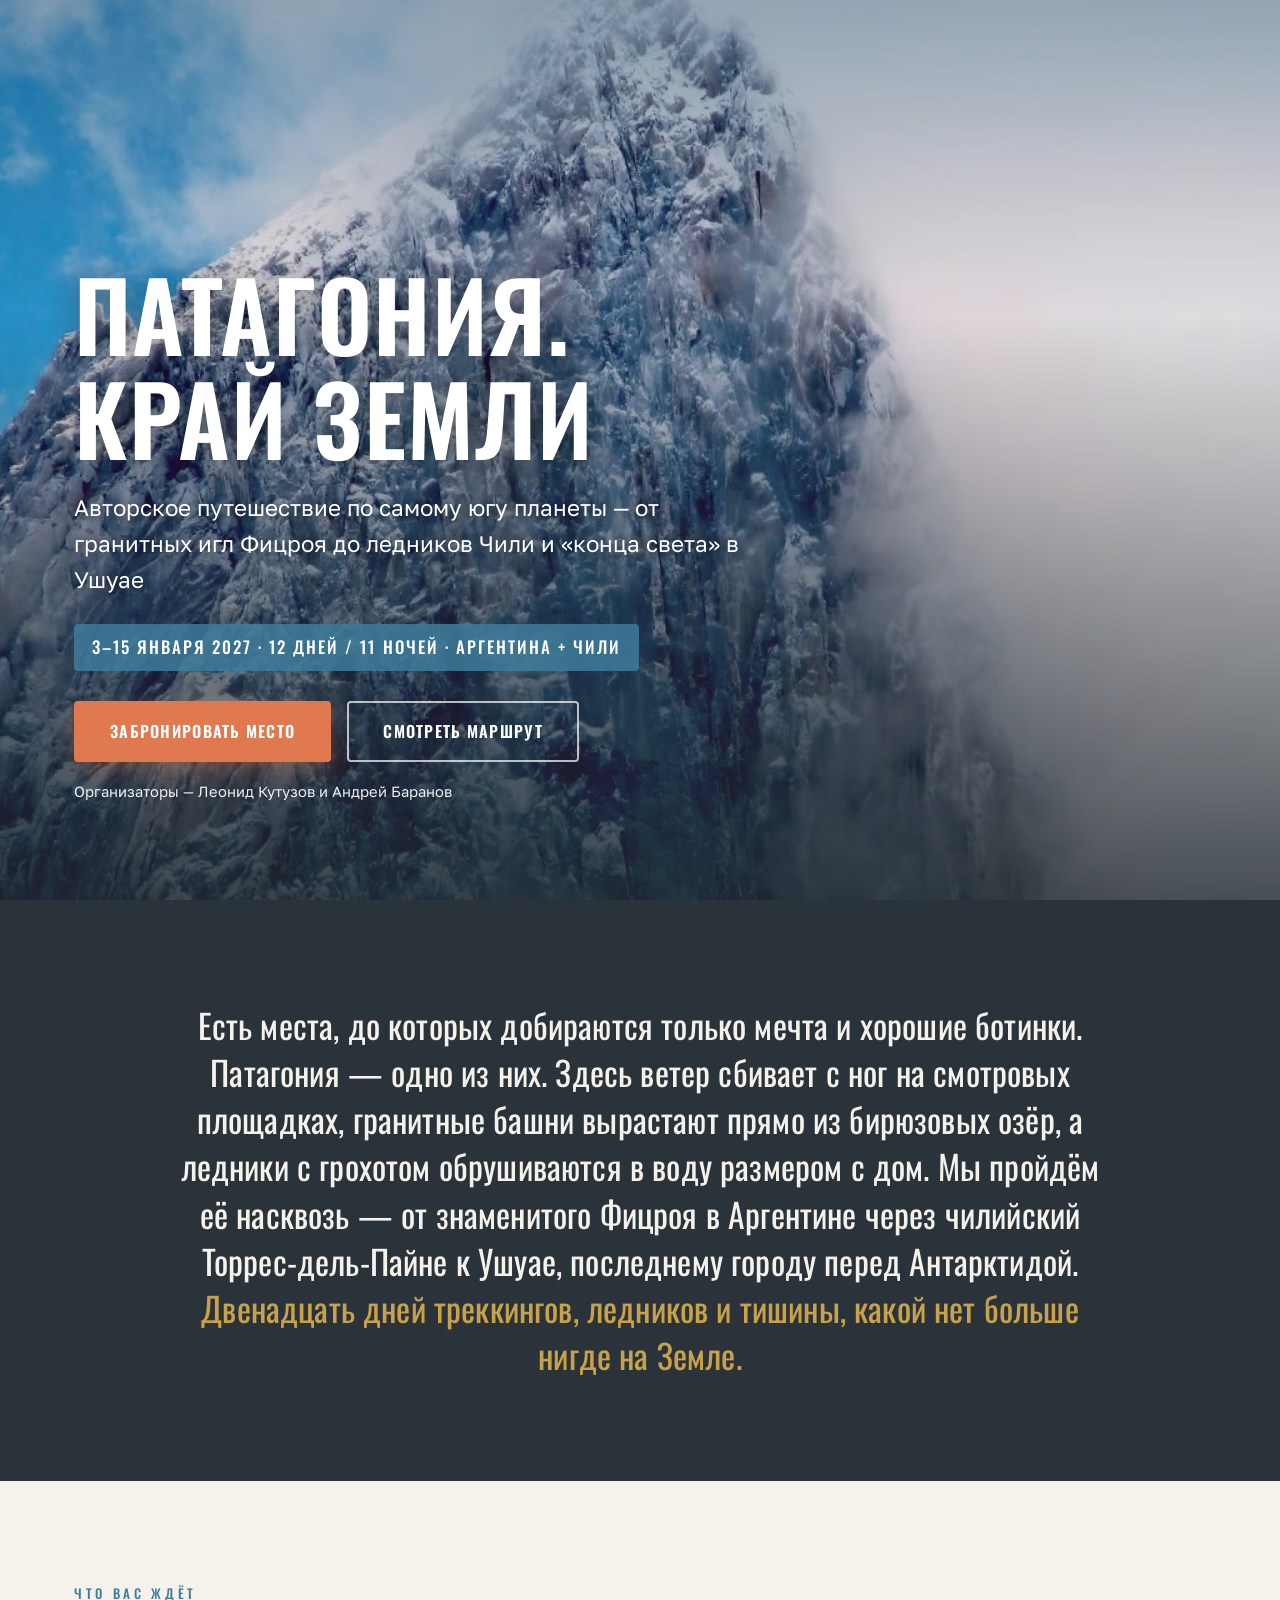
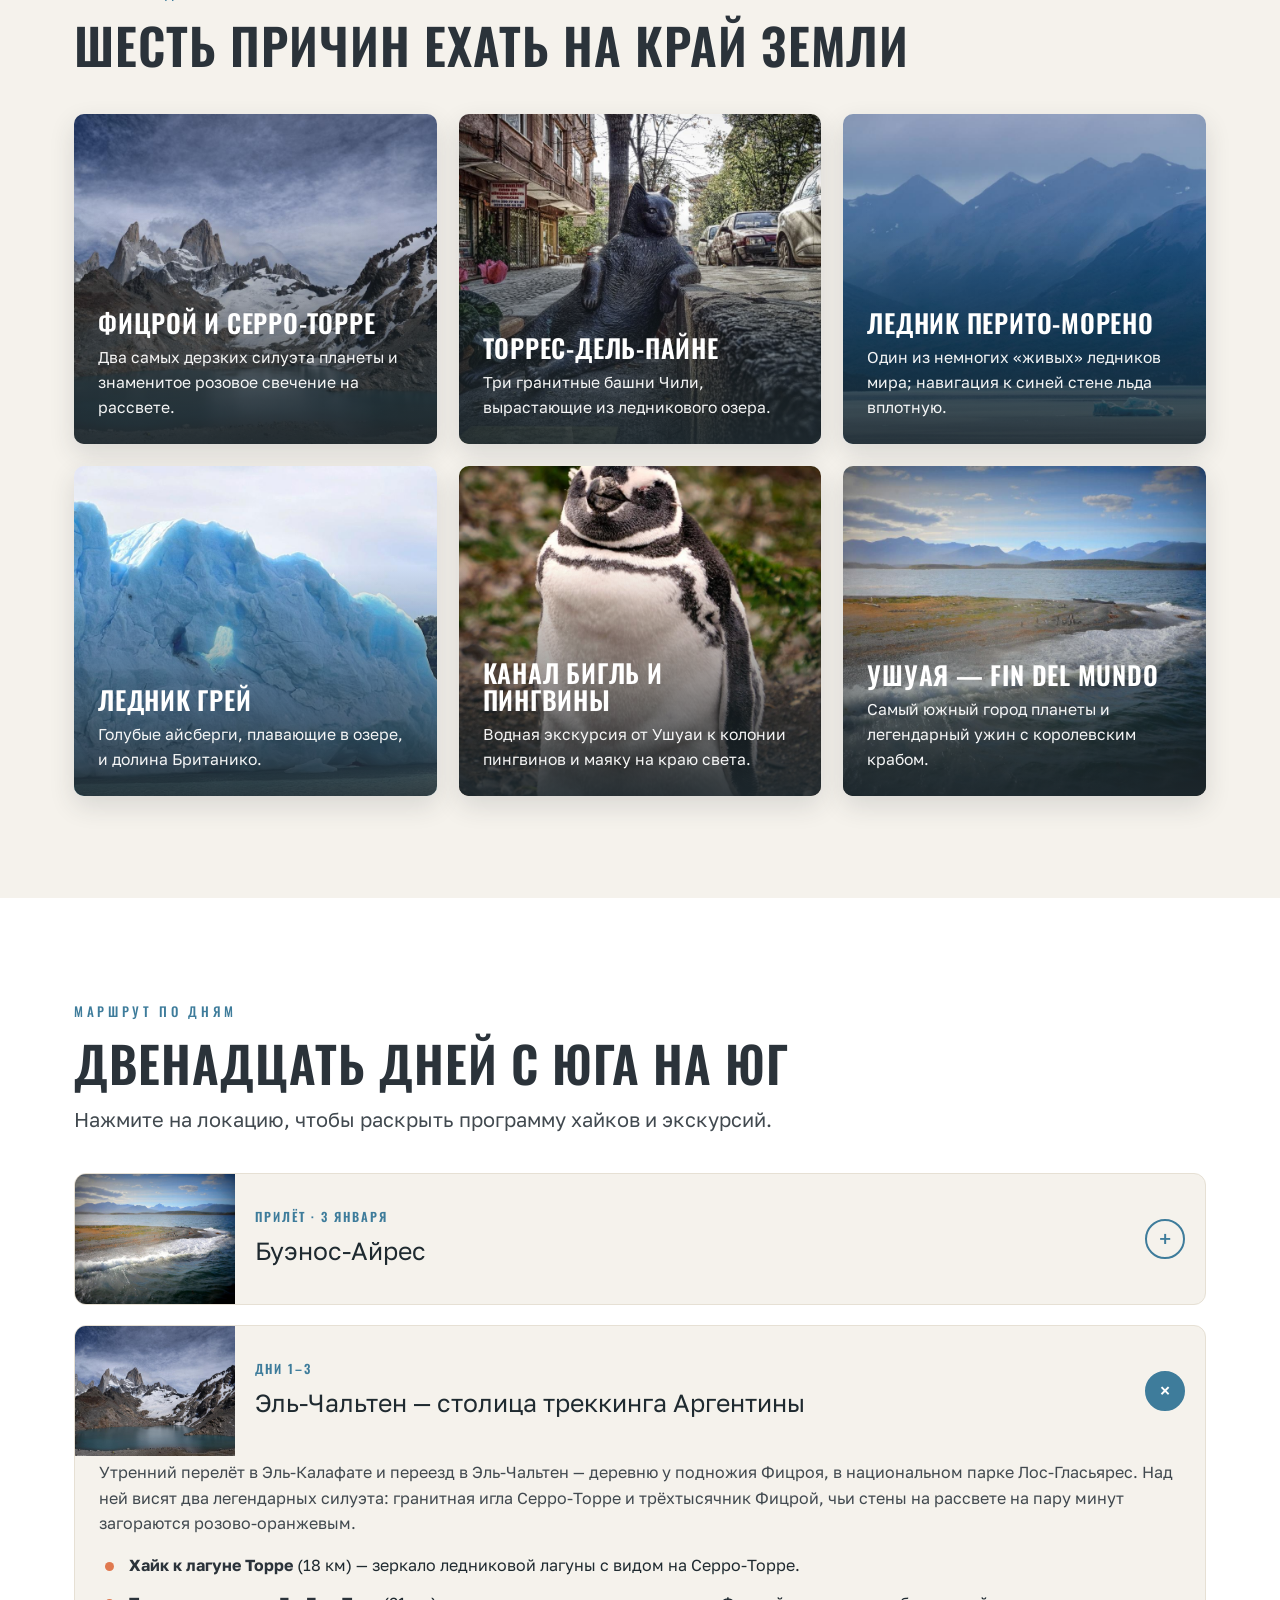
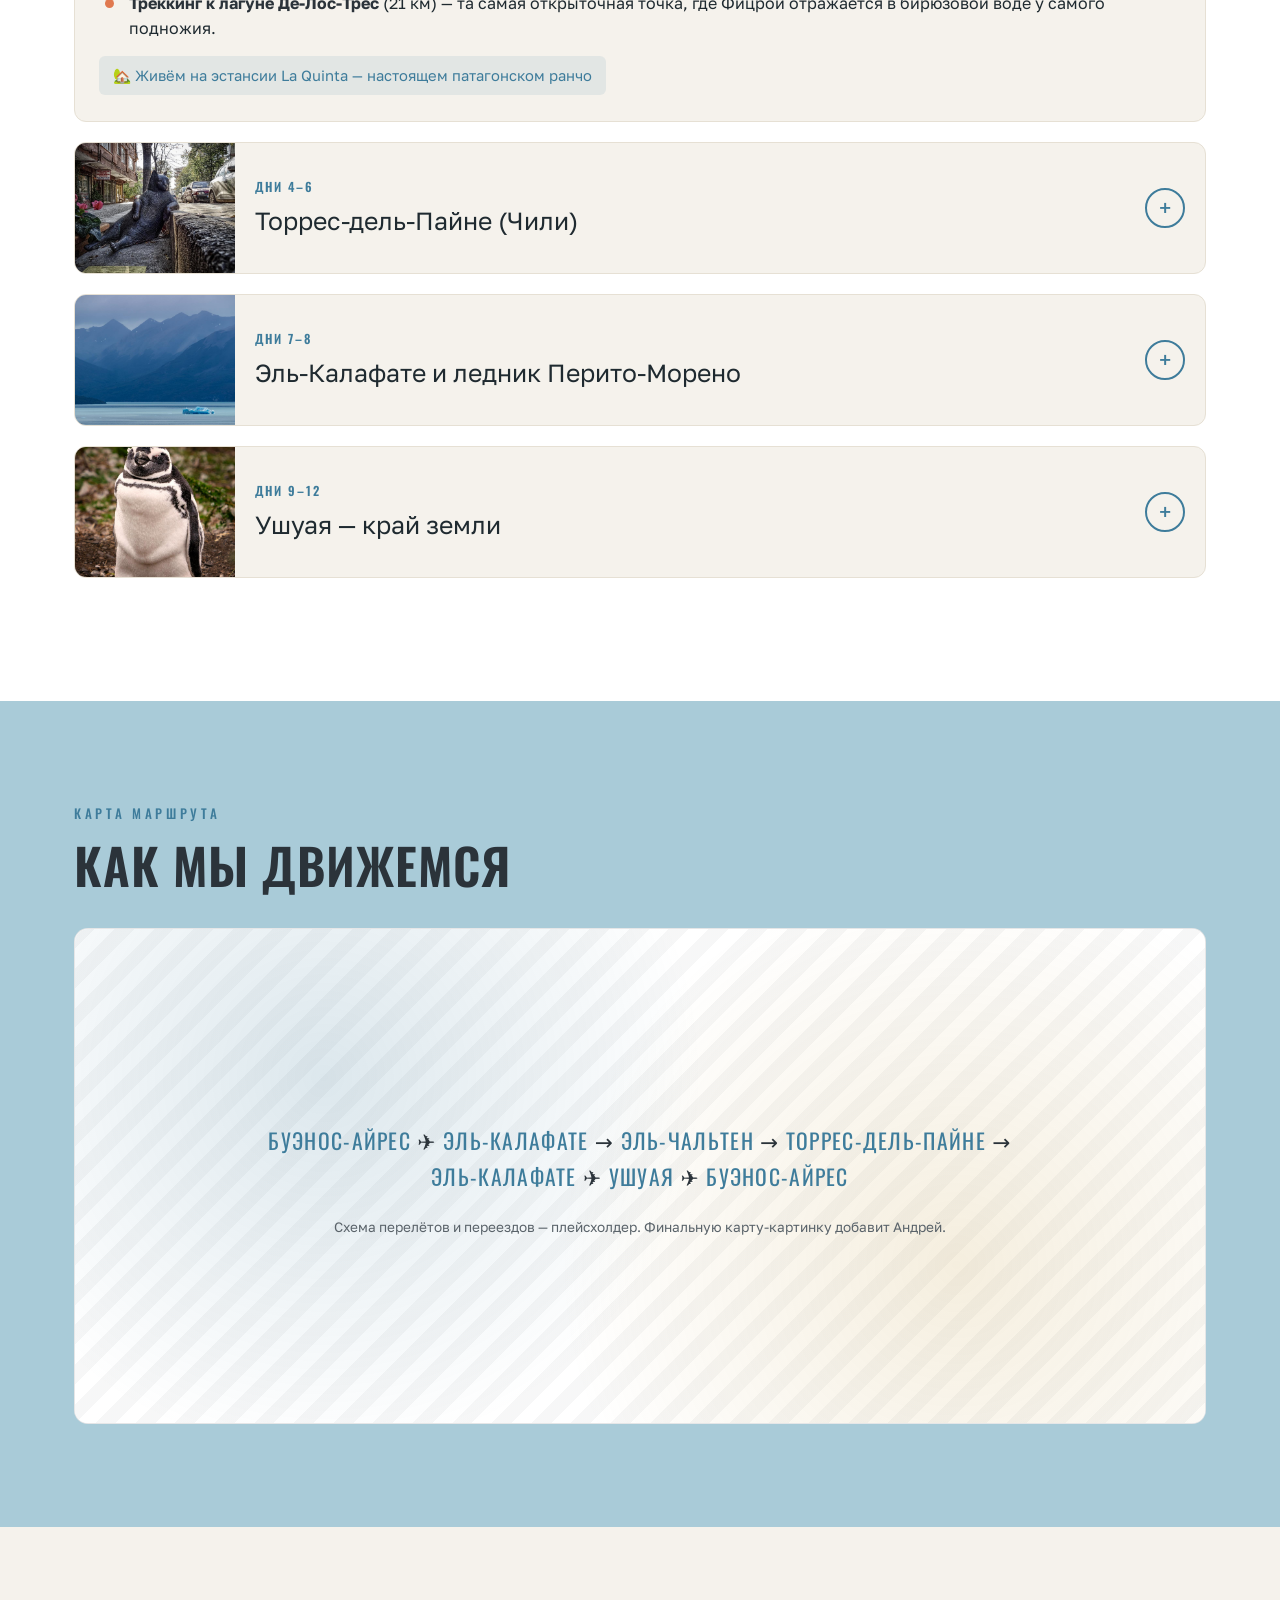
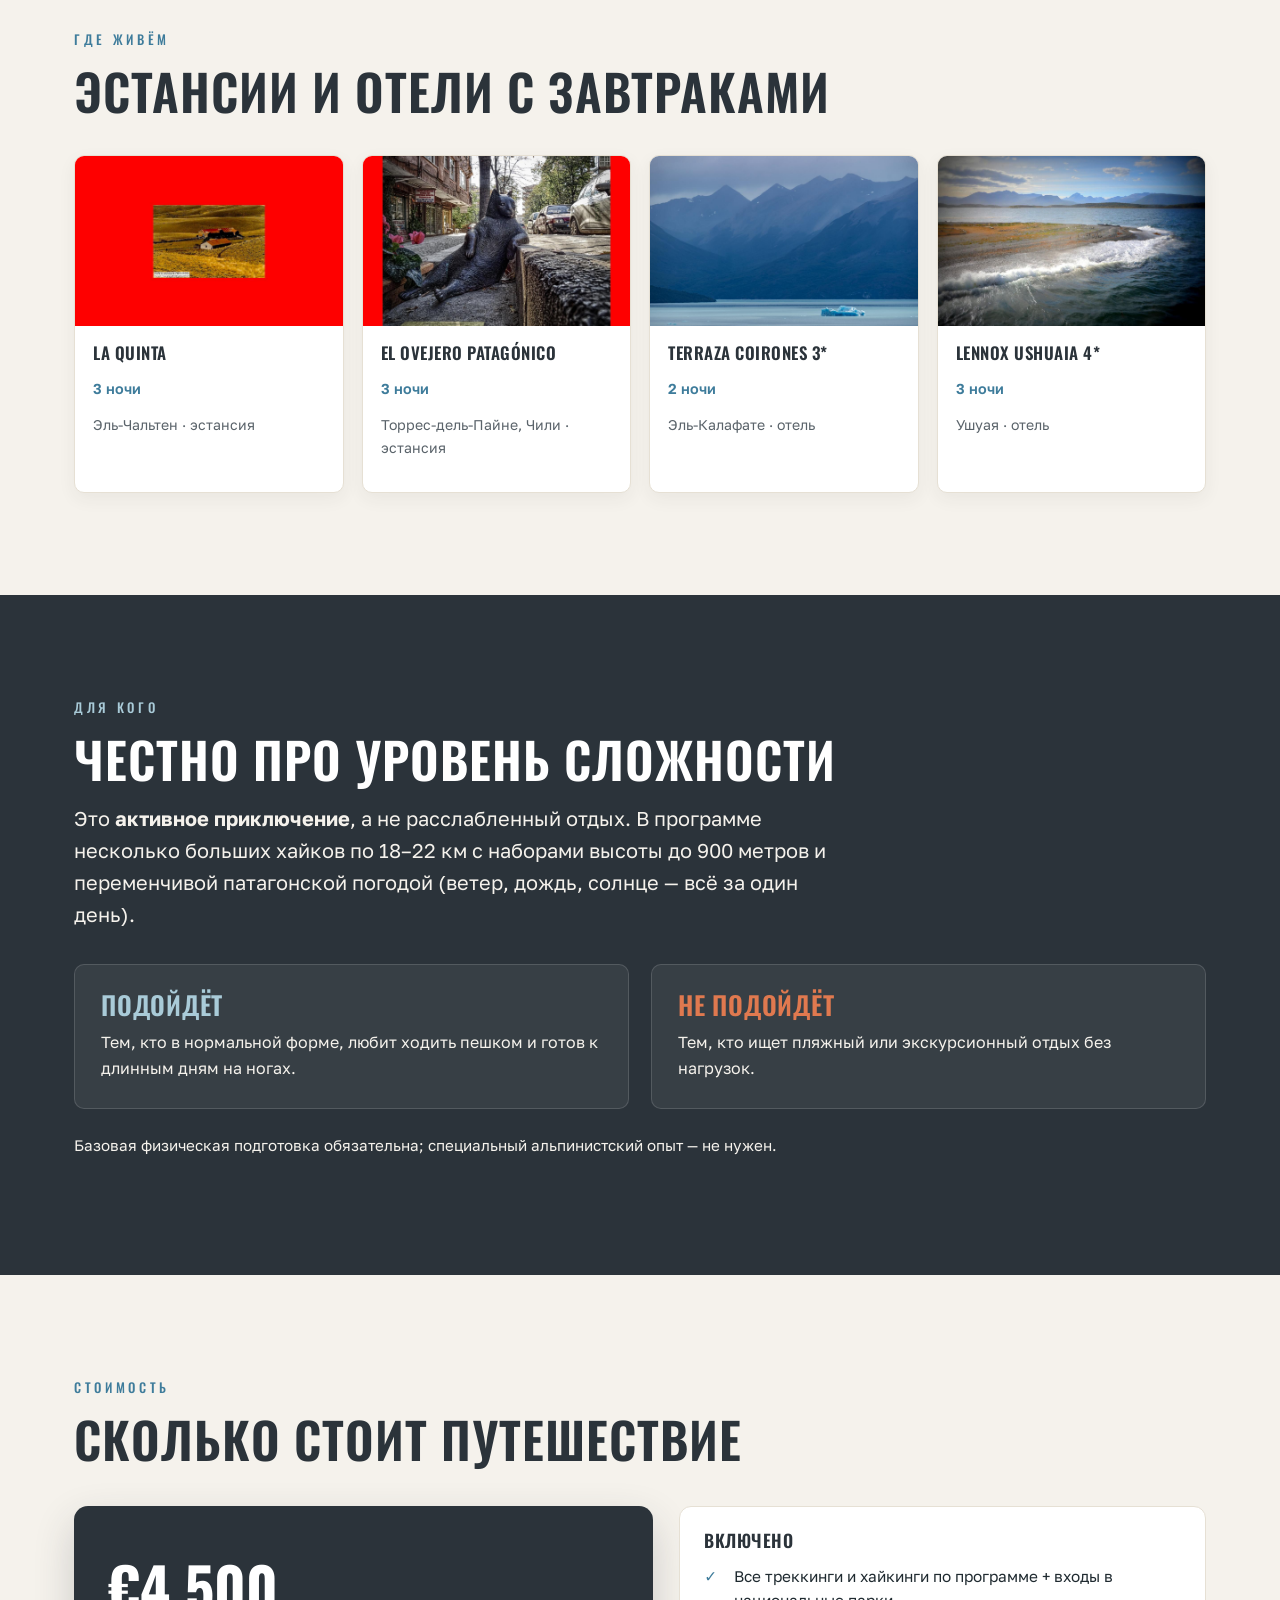
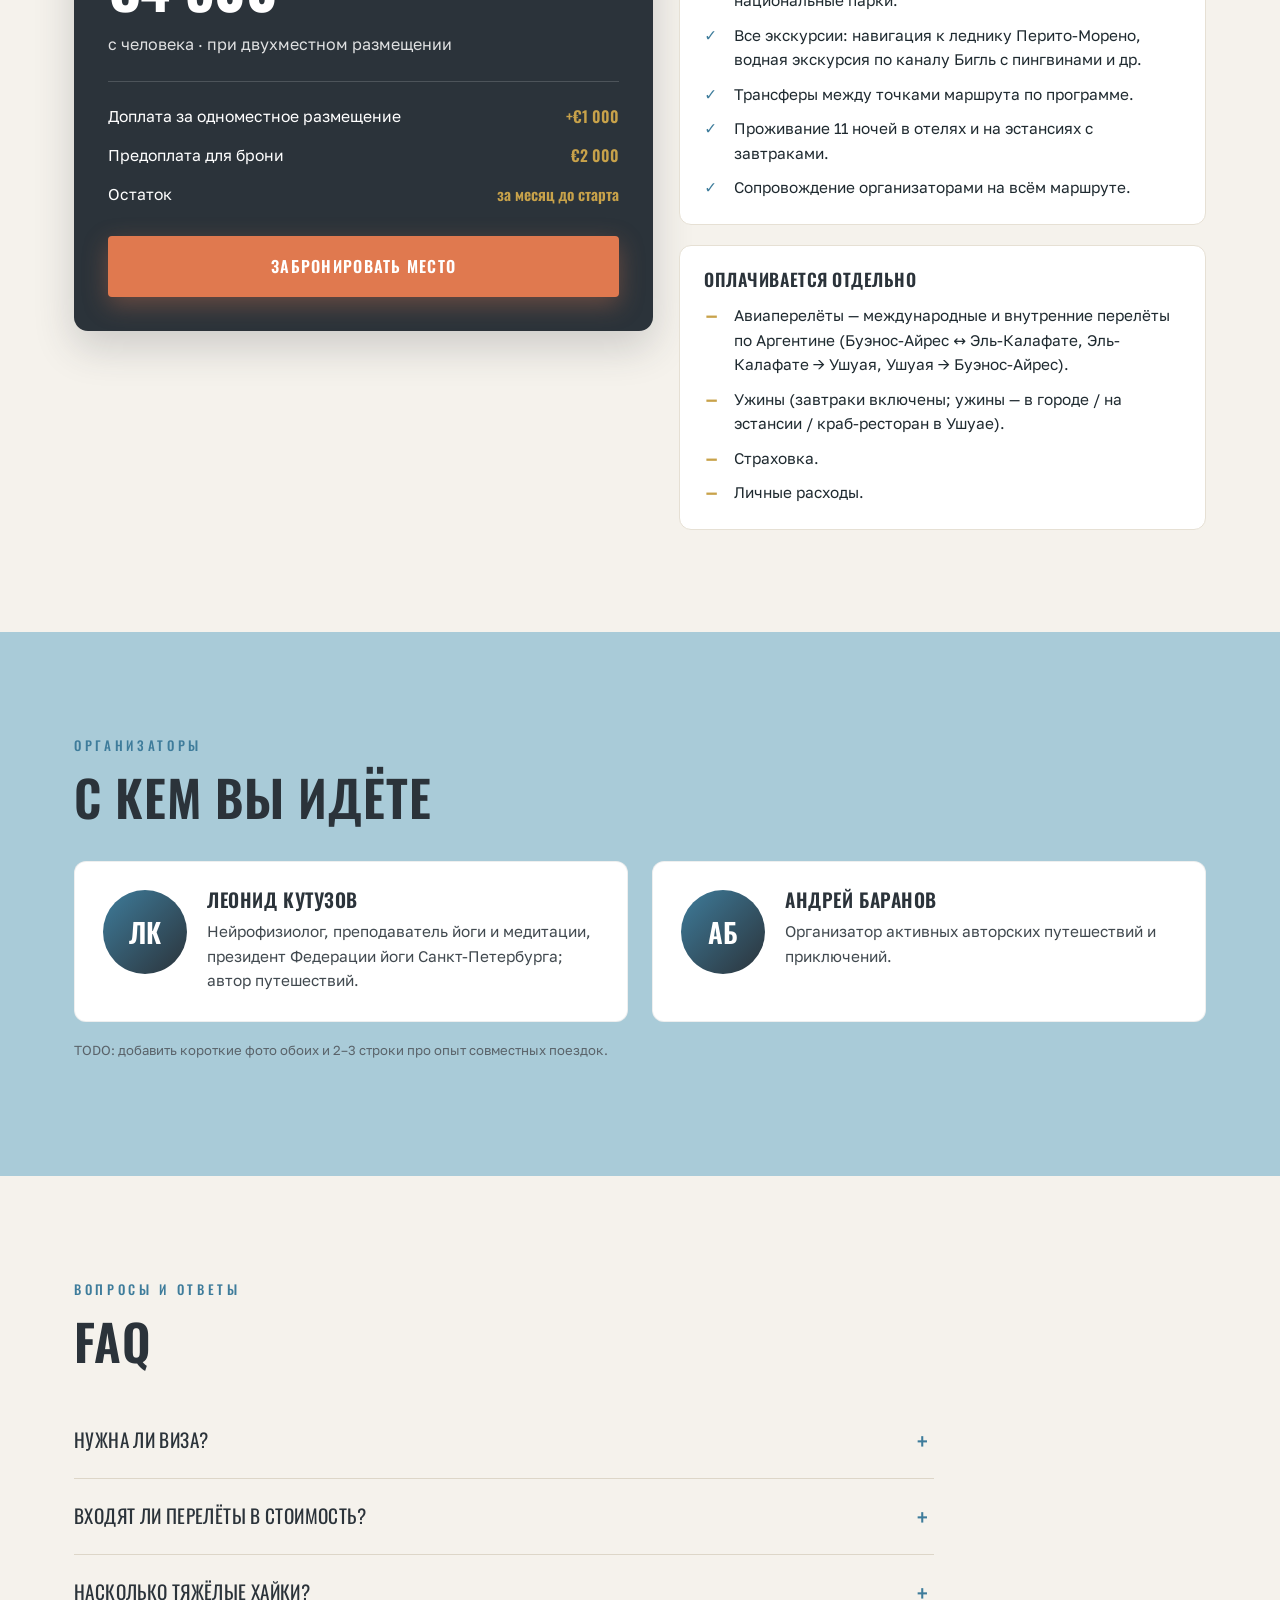
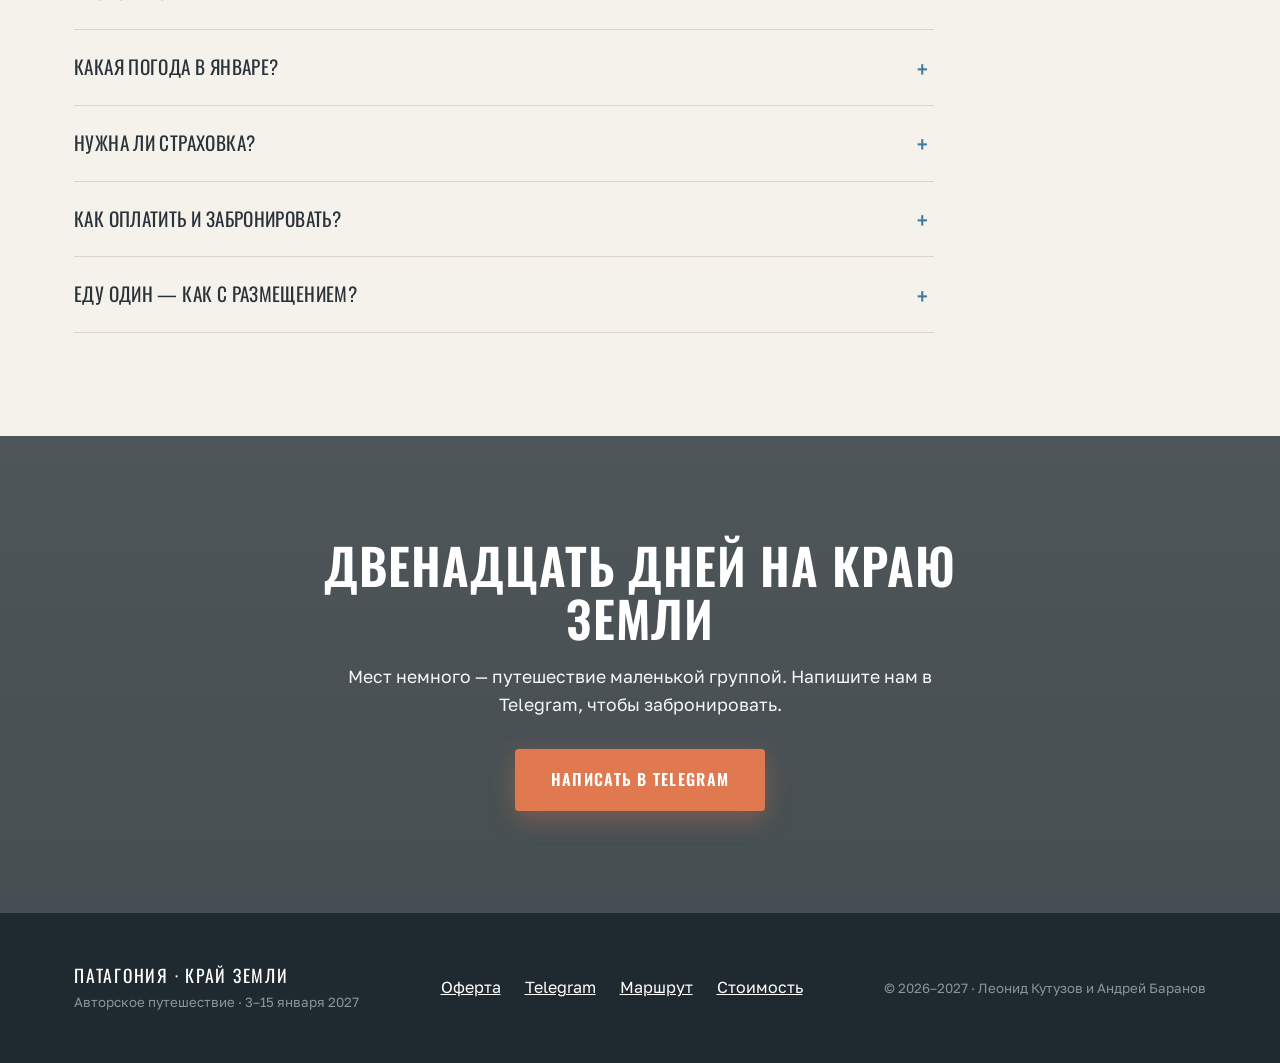
==== patagonia/index.html @ 89c647fc "Add Patagonia "Край земли" travel landing page Self-contained static landing in patagonia/ (index.ht" ====
<!doctype html>
<html lang="ru">
<head>
  <meta charset="utf-8">
  <meta name="viewport" content="width=device-width, initial-scale=1">

  <title>Патагония — авторское путешествие · 3–15 января 2027 · Аргентина и Чили</title>
  <meta name="description" content="12 дней на краю земли: Фицрой, Торрес-дель-Пайне, ледник Перито-Морено, Ушуая. Треккинги, ледники, авторское сопровождение. Январь 2027.">

  <!-- Open Graph -->
  <meta property="og:title" content="Патагония. Край земли — авторское путешествие">
  <meta property="og:description" content="12 дней на краю земли: Фицрой, Торрес-дель-Пайне, ледник Перито-Морено, Ушуая. Треккинги, ледники, авторское сопровождение. Январь 2027.">
  <meta property="og:image" content="img/hero-fitzroy.jpg">
  <meta property="og:type" content="website">
  <meta property="og:locale" content="ru_RU">

  <link rel="preconnect" href="https://fonts.googleapis.com">
  <link rel="preconnect" href="https://fonts.gstatic.com" crossorigin>
  <link href="https://fonts.googleapis.com/css2?family=Oswald:wght@400;500;600;700&family=Golos+Text:wght@400;500;600;700&display=swap" rel="stylesheet">

  <!-- JSON-LD: путешествие + организаторы -->
  <script type="application/ld+json">
  {
    "@context": "https://schema.org",
    "@type": "Event",
    "name": "Патагония. Край земли — авторское путешествие",
    "description": "12 дней на краю земли: Фицрой, Торрес-дель-Пайне, ледник Перито-Морено, Ушуая. Треккинги, ледники, авторское сопровождение.",
    "startDate": "2027-01-03",
    "endDate": "2027-01-15",
    "eventAttendanceMode": "https://schema.org/OfflineEventAttendanceMode",
    "location": {
      "@type": "Place",
      "name": "Патагония (Аргентина и Чили)",
      "address": "Аргентина, Чили"
    },
    "image": "img/hero-fitzroy.jpg",
    "offers": {
      "@type": "Offer",
      "price": "4500",
      "priceCurrency": "EUR",
      "availability": "https://schema.org/InStock"
    },
    "organizer": [
      { "@type": "Person", "name": "Леонид Кутузов" },
      { "@type": "Person", "name": "Андрей Баранов" }
    ]
  }
  </script>

  <!-- Yandex.Metrika counter -->
  <script type="text/javascript">
    (function(m,e,t,r,i,k,a){m[i]=m[i]||function(){(m[i].a=m[i].a||[]).push(arguments)};
    m[i].l=1*new Date();
    for (var j = 0; j < document.scripts.length; j++) {if (document.scripts[j].src === r) { return; }}
    k=e.createElement(t),a=e.getElementsByTagName(t)[0],k.async=1,k.src=r,a.parentNode.insertBefore(k,a)})
    (window, document, "script", "https://mc.yandex.ru/metrika/tag.js", "ym");
    /* TODO: заменить YM_COUNTER_ID на реальный ID счётчика */
    ym('YM_COUNTER_ID', 'init', { clickmap:true, trackLinks:true, accurateTrackBounce:true, webvisor:true });
  </script>
  <noscript><div><img src="https://mc.yandex.ru/watch/YM_COUNTER_ID" style="position:absolute; left:-9999px;" alt="" /></div></noscript>
  <!-- /Yandex.Metrika counter -->

  <style>
    :root{
      --glacier:#3E7C9B;   /* ледниковый синий — основной акцент */
      --ice:#A9CBD8;       /* светлый лёд */
      --granite:#2B333A;   /* гранит / тёмный текст */
      --alpenglow:#E0794F; /* рассветное свечение Фицроя — CTA */
      --steppe:#C8A24A;    /* золотая патагонская степь — второй акцент */
      --snow:#F5F2EC;      /* тёплый светлый фон */
      --ink:#1F2A30;

      --font-head:'Oswald', system-ui, sans-serif;
      --font-body:'Golos Text', system-ui, sans-serif;

      --maxw:1180px;
    }

    *,*::before,*::after{ box-sizing:border-box; }
    html{ scroll-behavior:smooth; }
    body{
      margin:0;
      font-family:var(--font-body);
      color:var(--ink);
      background:var(--snow);
      line-height:1.6;
      -webkit-font-smoothing:antialiased;
      overflow-x:hidden;
    }
    img{ max-width:100%; display:block; }
    a{ color:var(--glacier); }

    h1,h2,h3,h4{
      font-family:var(--font-head);
      font-weight:600;
      line-height:1.08;
      margin:0;
      color:var(--granite);
    }
    h2{
      font-size:clamp(1.9rem,4.4vw,3.1rem);
      text-transform:uppercase;
      letter-spacing:.02em;
    }
    h3{ font-size:clamp(1.25rem,2.4vw,1.6rem); text-transform:uppercase; letter-spacing:.03em; }

    .container{ width:100%; max-width:var(--maxw); margin:0 auto; padding:0 24px; }
    .section{ padding:clamp(56px,8vw,108px) 0; }
    .eyebrow{
      font-family:var(--font-head);
      text-transform:uppercase;
      letter-spacing:.28em;
      font-size:.82rem;
      font-weight:500;
      color:var(--glacier);
      margin:0 0 14px;
    }
    .lead{ font-size:clamp(1.05rem,1.6vw,1.25rem); }

    /* ── Buttons ───────────────────────────── */
    .btn{
      display:inline-flex; align-items:center; gap:10px;
      font-family:var(--font-head);
      text-transform:uppercase; letter-spacing:.08em; font-weight:600;
      font-size:1rem;
      padding:16px 34px;
      border-radius:4px;
      border:2px solid transparent;
      text-decoration:none;
      cursor:pointer;
      transition:transform .18s ease, box-shadow .18s ease, background .18s ease, color .18s ease;
    }
    .btn-primary{
      background:var(--alpenglow);
      color:#fff;
      box-shadow:0 8px 24px rgba(224,121,79,.35);
    }
    .btn-primary:hover{ transform:translateY(-2px); box-shadow:0 12px 30px rgba(224,121,79,.5); background:#d96b3f; }
    .btn-ghost{
      background:transparent;
      color:#fff;
      border-color:rgba(255,255,255,.7);
    }
    .btn-ghost:hover{ background:rgba(255,255,255,.12); border-color:#fff; }

    /* ── Hero ──────────────────────────────── */
    .hero{
      position:relative;
      min-height:100svh;
      display:flex; align-items:flex-end;
      color:#fff;
      background:
        linear-gradient(180deg, rgba(31,42,48,.35) 0%, rgba(31,42,48,.15) 35%, rgba(31,42,48,.82) 100%),
        url('img/hero-fitzroy.jpg') center/cover no-repeat;
    }
    .hero__inner{ padding-bottom:clamp(48px,8vw,96px); padding-top:120px; }
    .hero h1{
      color:#fff;
      font-size:clamp(2.8rem,8vw,6rem);
      text-transform:uppercase;
      letter-spacing:.01em;
      text-shadow:0 2px 30px rgba(0,0,0,.4);
    }
    .hero__sub{
      max-width:680px;
      font-size:clamp(1.05rem,2vw,1.4rem);
      margin:22px 0 26px;
      text-shadow:0 1px 12px rgba(0,0,0,.5);
    }
    .hero__plate{
      display:inline-block;
      font-family:var(--font-head);
      text-transform:uppercase; letter-spacing:.12em;
      font-size:clamp(.85rem,1.6vw,1.05rem);
      font-weight:500;
      background:rgba(62,124,155,.85);
      padding:10px 18px;
      border-radius:4px;
      margin-bottom:30px;
    }
    .hero__cta{ display:flex; flex-wrap:wrap; gap:16px; align-items:center; }
    .hero__org{ font-size:.92rem; opacity:.92; margin:18px 0 0; }

    /* ── Manifesto ─────────────────────────── */
    .manifesto{ background:var(--granite); color:var(--snow); }
    .manifesto p{
      font-family:var(--font-head);
      font-weight:400;
      font-size:clamp(1.3rem,2.8vw,2.1rem);
      line-height:1.4;
      max-width:920px;
      margin:0 auto;
      text-align:center;
      letter-spacing:.005em;
    }
    .manifesto .accent{ color:var(--steppe); }

    /* ── Highlights grid ───────────────────── */
    .grid-highlights{
      display:grid;
      grid-template-columns:repeat(3,1fr);
      gap:22px;
      margin-top:42px;
    }
    .hcard{
      position:relative;
      border-radius:10px;
      overflow:hidden;
      min-height:330px;
      display:flex; align-items:flex-end;
      color:#fff;
      box-shadow:0 10px 26px rgba(43,51,58,.14);
      isolation:isolate;
    }
    .hcard img{
      position:absolute; inset:0; width:100%; height:100%;
      object-fit:cover; z-index:-2;
      transition:transform .6s ease;
    }
    .hcard::after{
      content:""; position:absolute; inset:0; z-index:-1;
      background:linear-gradient(180deg, rgba(31,42,48,0) 30%, rgba(31,42,48,.9) 100%);
    }
    .hcard:hover img{ transform:scale(1.06); }
    .hcard__body{ padding:24px; }
    .hcard h3{ color:#fff; margin-bottom:8px; }
    .hcard p{ margin:0; font-size:.98rem; opacity:.95; }

    /* ── Timeline / route ──────────────────── */
    .route{ background:#fff; }
    .loc{
      border:1px solid #e6e0d4;
      border-radius:12px;
      overflow:hidden;
      margin-bottom:20px;
      background:var(--snow);
    }
    .loc__head{
      display:grid;
      grid-template-columns:160px 1fr auto;
      align-items:center;
      gap:20px;
      width:100%;
      border:0; background:transparent;
      text-align:left;
      cursor:pointer;
      padding:0;
      font-family:inherit;
      color:inherit;
    }
    .loc__photo{ width:160px; height:130px; object-fit:cover; }
    .loc__heading{ padding:14px 0; }
    .loc__days{
      font-family:var(--font-head);
      text-transform:uppercase; letter-spacing:.16em;
      font-size:.78rem; color:var(--glacier); font-weight:600;
      margin-bottom:4px; display:block;
    }
    .loc__title{ font-size:clamp(1.15rem,2.2vw,1.55rem); }
    .loc__toggle{
      width:40px; height:40px; margin-right:20px;
      border-radius:50%;
      border:2px solid var(--glacier);
      color:var(--glacier);
      display:grid; place-items:center;
      font-size:1.4rem; line-height:1;
      transition:transform .25s ease, background .25s ease, color .25s ease;
      flex-shrink:0;
    }
    .loc[open] .loc__toggle{ transform:rotate(45deg); background:var(--glacier); color:#fff; }
    .loc__body{ padding:4px 24px 26px; }
    .loc__intro{ margin:0 0 16px; color:#41494f; }
    .loc__list{ list-style:none; margin:0 0 14px; padding:0; display:grid; gap:12px; }
    .loc__list li{ position:relative; padding-left:30px; }
    .loc__list li::before{
      content:""; position:absolute; left:6px; top:.55em;
      width:9px; height:9px; border-radius:50%;
      background:var(--alpenglow);
    }
    .loc__list strong{ color:var(--granite); }
    .loc__stay{
      display:inline-flex; gap:8px; align-items:center;
      font-size:.92rem; color:var(--glacier);
      background:rgba(62,124,155,.1);
      padding:8px 14px; border-radius:6px;
    }
    /* details marker reset */
    .loc summary{ list-style:none; }
    .loc summary::-webkit-details-marker{ display:none; }

    /* ── Map ───────────────────────────────── */
    .map{ background:var(--ice); }
    .map__frame{
      margin-top:36px;
      border-radius:14px;
      overflow:hidden;
      border:1px solid rgba(43,51,58,.12);
      background:#fff;
    }
    .map__placeholder{
      aspect-ratio:16/7;
      display:grid; place-items:center;
      text-align:center;
      padding:24px;
      background:
        radial-gradient(circle at 22% 30%, rgba(62,124,155,.18), transparent 40%),
        radial-gradient(circle at 78% 68%, rgba(200,162,74,.18), transparent 42%),
        repeating-linear-gradient(135deg, rgba(43,51,58,.04) 0 14px, transparent 14px 28px),
        #fff;
    }
    .map__route-line{
      font-family:var(--font-head);
      text-transform:uppercase; letter-spacing:.06em;
      font-size:clamp(.95rem,2vw,1.35rem);
      color:var(--granite);
      max-width:760px;
      line-height:1.7;
    }
    .map__route-line span{ color:var(--glacier); white-space:nowrap; }
    .map__note{ font-size:.85rem; color:#5a636a; margin-top:16px; }

    /* ── Stay ──────────────────────────────── */
    .stay{ background:var(--snow); }
    .stay__grid{ display:grid; grid-template-columns:repeat(4,1fr); gap:18px; margin-top:38px; }
    .stay__card{
      background:#fff; border-radius:10px; overflow:hidden;
      border:1px solid #e6e0d4;
      box-shadow:0 6px 18px rgba(43,51,58,.06);
    }
    .stay__card img{ height:170px; width:100%; object-fit:cover; }
    .stay__card .pad{ padding:18px; }
    .stay__card h3{ font-size:1.05rem; }
    .stay__nights{ color:var(--glacier); font-weight:600; font-size:.9rem; }
    .stay__place{ font-size:.88rem; color:#5a636a; margin-top:4px; }

    /* ── For whom ──────────────────────────── */
    .level{ background:var(--granite); color:var(--snow); }
    .level h2{ color:#fff; }
    .level__lead{ max-width:760px; font-size:clamp(1.05rem,1.7vw,1.25rem); }
    .level__cols{ display:grid; grid-template-columns:1fr 1fr; gap:22px; margin-top:34px; }
    .level__card{
      background:rgba(255,255,255,.06);
      border:1px solid rgba(255,255,255,.14);
      border-radius:10px; padding:26px;
    }
    .level__card h3{ color:#fff; margin-bottom:12px; }
    .level__card.yes h3{ color:var(--ice); }
    .level__card.no h3{ color:var(--alpenglow); }
    .level__card p{ margin:0; }
    .level__note{ margin-top:24px; font-size:.95rem; opacity:.85; }

    /* ── Price ─────────────────────────────── */
    .price__wrap{ display:grid; grid-template-columns:1.1fr 1fr; gap:26px; margin-top:40px; align-items:start; }
    .price__card{
      background:var(--granite); color:#fff;
      border-radius:14px; padding:34px;
      box-shadow:0 16px 40px rgba(43,51,58,.2);
    }
    .price__big{ font-family:var(--font-head); font-size:clamp(2.6rem,7vw,3.6rem); font-weight:700; color:#fff; }
    .price__per{ opacity:.85; font-size:1rem; }
    .price__rows{ margin:24px 0 28px; display:grid; gap:14px; border-top:1px solid rgba(255,255,255,.16); padding-top:22px; }
    .price__row{ display:flex; justify-content:space-between; gap:16px; font-size:.98rem; }
    .price__row b{ color:var(--steppe); font-family:var(--font-head); font-weight:600; }
    .price__card .btn{ width:100%; justify-content:center; }
    .incl{ display:grid; gap:20px; }
    .incl__block{ background:#fff; border:1px solid #e6e0d4; border-radius:12px; padding:24px; }
    .incl__block h3{ font-size:1.1rem; margin-bottom:14px; }
    .incl__block ul{ list-style:none; margin:0; padding:0; display:grid; gap:10px; }
    .incl__block li{ position:relative; padding-left:30px; font-size:.96rem; }
    .incl__block.yes li::before{ content:"✓"; position:absolute; left:0; color:var(--glacier); font-weight:700; }
    .incl__block.no li::before{ content:"—"; position:absolute; left:2px; color:var(--steppe); font-weight:700; }

    /* ── Organizers ────────────────────────── */
    .org{ background:var(--ice); }
    .org__grid{ display:grid; grid-template-columns:1fr 1fr; gap:24px; margin-top:38px; }
    .org__card{
      background:#fff; border-radius:12px; padding:28px;
      display:flex; gap:20px; align-items:flex-start;
      border:1px solid rgba(43,51,58,.08);
    }
    .org__avatar{
      width:84px; height:84px; flex-shrink:0; border-radius:50%;
      background:linear-gradient(135deg, var(--glacier), var(--granite));
      color:#fff; display:grid; place-items:center;
      font-family:var(--font-head); font-size:1.7rem; font-weight:600;
    }
    .org__card h3{ font-size:1.2rem; margin-bottom:8px; }
    .org__card p{ margin:0; font-size:.96rem; color:#41494f; }
    .org__todo{ margin-top:18px; font-size:.82rem; color:#5a636a; opacity:.8; }

    /* ── FAQ ───────────────────────────────── */
    .faq__list{ margin-top:36px; max-width:860px; }
    .faq__item{ border-bottom:1px solid #ddd6c8; }
    .faq__q{
      width:100%; text-align:left; background:none; border:0; cursor:pointer;
      font-family:var(--font-head); text-transform:uppercase; letter-spacing:.02em;
      font-size:clamp(1rem,2vw,1.2rem); color:var(--granite);
      padding:22px 44px 22px 0; position:relative;
    }
    .faq__q::after{
      content:"+"; position:absolute; right:6px; top:50%; transform:translateY(-50%);
      font-size:1.6rem; color:var(--glacier); transition:transform .25s ease;
    }
    .faq__item[open] .faq__q::after{ transform:translateY(-50%) rotate(45deg); }
    .faq__a{ padding:0 0 22px; color:#41494f; max-width:760px; }
    .faq__item summary{ list-style:none; }
    .faq__item summary::-webkit-details-marker{ display:none; }

    /* ── Final CTA ─────────────────────────── */
    .final{
      position:relative; color:#fff; text-align:center;
      background:
        linear-gradient(180deg, rgba(31,42,48,.78), rgba(31,42,48,.82)),
        url('img/torres-del-paine.jpg') center/cover fixed no-repeat;
    }
    .final h2{ color:#fff; max-width:760px; margin:0 auto 18px; }
    .final p{ max-width:620px; margin:0 auto 30px; font-size:1.1rem; opacity:.95; }

    /* ── Footer ────────────────────────────── */
    .footer{ background:var(--ink); color:#c5cdd2; padding:48px 0; }
    .footer__inner{ display:flex; flex-wrap:wrap; gap:18px 40px; justify-content:space-between; align-items:center; }
    .footer a{ color:#fff; }
    .footer__links{ display:flex; flex-wrap:wrap; gap:8px 24px; }
    .footer small{ color:#8a949b; }

    /* ── Sticky mobile CTA ─────────────────── */
    .sticky{
      position:fixed; left:0; right:0; bottom:0; z-index:40;
      display:none;
      padding:12px 16px calc(12px + env(safe-area-inset-bottom));
      background:rgba(31,42,48,.96);
      box-shadow:0 -6px 20px rgba(0,0,0,.25);
    }
    .sticky .btn{ width:100%; justify-content:center; }

    /* ── Reveal on scroll ──────────────────── */
    .reveal{ opacity:0; transform:translateY(24px); transition:opacity .7s ease, transform .7s ease; }
    .reveal.in{ opacity:1; transform:none; }
    @media (prefers-reduced-motion:reduce){
      html{ scroll-behavior:auto; }
      .reveal{ opacity:1; transform:none; transition:none; }
    }

    /* ── Responsive ────────────────────────── */
    @media (max-width:900px){
      .grid-highlights{ grid-template-columns:repeat(2,1fr); }
      .stay__grid{ grid-template-columns:repeat(2,1fr); }
      .price__wrap{ grid-template-columns:1fr; }
      .level__cols{ grid-template-columns:1fr; }
      .org__grid{ grid-template-columns:1fr; }
      .final{ background-attachment:scroll; }
    }
    @media (max-width:620px){
      .grid-highlights{ grid-template-columns:1fr; }
      .stay__grid{ grid-template-columns:1fr; }
      .loc__head{ grid-template-columns:96px 1fr auto; gap:14px; }
      .loc__photo{ width:96px; height:96px; }
      .loc__toggle{ margin-right:14px; width:34px; height:34px; font-size:1.2rem; }
      .loc__body{ padding-left:16px; padding-right:16px; }
      .hero{ background-attachment:scroll; }
      .sticky{ display:block; }
      body{ padding-bottom:74px; }
    }
  </style>
</head>
<body>

  <!-- ═══ HERO ═══ -->
  <header class="hero">
    <div class="container hero__inner reveal">
      <h1>Патагония.<br>Край земли</h1>
      <p class="hero__sub">Авторское путешествие по самому югу планеты — от гранитных игл Фицроя до ледников Чили и «конца света» в Ушуае</p>
      <div class="hero__plate">3–15 января 2027 · 12 дней / 11 ночей · Аргентина + Чили</div>
      <div class="hero__cta">
        <a class="btn btn-primary" href="https://t.me/USERNAME" target="_blank" rel="noopener" data-tg>Забронировать место</a>
        <a class="btn btn-ghost" href="#route">Смотреть маршрут</a>
      </div>
      <p class="hero__org">Организаторы — Леонид Кутузов и Андрей Баранов</p>
    </div>
  </header>

  <!-- ═══ МАНИФЕСТ ═══ -->
  <section class="section manifesto">
    <div class="container reveal">
      <p>Есть места, до которых добираются только мечта и хорошие ботинки. Патагония — одно из них. Здесь ветер сбивает с ног на смотровых площадках, гранитные башни вырастают прямо из бирюзовых озёр, а ледники с грохотом обрушиваются в воду размером с дом. Мы пройдём её насквозь — от знаменитого Фицроя в Аргентине через чилийский Торрес-дель-Пайне к Ушуае, последнему городу перед Антарктидой. <span class="accent">Двенадцать дней треккингов, ледников и тишины, какой нет больше нигде на Земле.</span></p>
    </div>
  </section>

  <!-- ═══ ЧТО ВАС ЖДЁТ ═══ -->
  <section class="section" id="highlights">
    <div class="container">
      <div class="reveal">
        <p class="eyebrow">Что вас ждёт</p>
        <h2>Шесть причин ехать на край земли</h2>
      </div>
      <div class="grid-highlights">
        <article class="hcard reveal">
          <img src="img/laguna-de-los-tres.jpg" alt="Гранитные иглы Фицроя и Серро-Торре на рассвете">
          <div class="hcard__body"><h3>Фицрой и Серро-Торре</h3><p>Два самых дерзких силуэта планеты и знаменитое розовое свечение на рассвете.</p></div>
        </article>
        <article class="hcard reveal">
          <img src="img/torres-del-paine.jpg" alt="Три гранитные башни Торрес-дель-Пайне над озером">
          <div class="hcard__body"><h3>Торрес-дель-Пайне</h3><p>Три гранитные башни Чили, вырастающие из ледникового озера.</p></div>
        </article>
        <article class="hcard reveal">
          <img src="img/perito-moreno.jpg" alt="Синяя стена ледника Перито-Морено">
          <div class="hcard__body"><h3>Ледник Перито-Морено</h3><p>Один из немногих «живых» ледников мира; навигация к синей стене льда вплотную.</p></div>
        </article>
        <article class="hcard reveal">
          <img src="img/grey-glacier.jpg" alt="Голубые айсберги ледника Грей">
          <div class="hcard__body"><h3>Ледник Грей</h3><p>Голубые айсберги, плавающие в озере, и долина Британико.</p></div>
        </article>
        <article class="hcard reveal">
          <img src="img/beagle-penguins.jpg" alt="Пингвины на берегу канала Бигль">
          <div class="hcard__body"><h3>Канал Бигль и пингвины</h3><p>Водная экскурсия от Ушуаи к колонии пингвинов и маяку на краю света.</p></div>
        </article>
        <article class="hcard reveal">
          <img src="img/ushuaia-fin-del-mundo.jpg" alt="Ушуая — самый южный город планеты">
          <div class="hcard__body"><h3>Ушуая — Fin del Mundo</h3><p>Самый южный город планеты и легендарный ужин с королевским крабом.</p></div>
        </article>
      </div>
    </div>
  </section>

  <!-- ═══ МАРШРУТ ПО ДНЯМ ═══ -->
  <section class="section route" id="route">
    <div class="container">
      <div class="reveal">
        <p class="eyebrow">Маршрут по дням</p>
        <h2>Двенадцать дней с юга на юг</h2>
        <p class="lead" style="max-width:760px;margin-top:14px;color:#41494f;">Нажмите на локацию, чтобы раскрыть программу хайков и экскурсий.</p>
      </div>

      <div style="margin-top:38px;">

        <details class="loc reveal">
          <summary class="loc__head">
            <img class="loc__photo" src="img/ushuaia-fin-del-mundo.jpg" alt="Буэнос-Айрес — прилёт">
            <span class="loc__heading">
              <span class="loc__days">Прилёт · 3 января</span>
              <span class="loc__title loc__title--h">Буэнос-Айрес</span>
            </span>
            <span class="loc__toggle" aria-hidden="true">+</span>
          </summary>
          <div class="loc__body">
            <p class="loc__intro">Приземление в Эзейзе (EZE) вечером. Ночь в городе / зале ожидания перед утренним перелётом на юг.</p>
          </div>
        </details>

        <details class="loc reveal" open>
          <summary class="loc__head">
            <img class="loc__photo" src="img/laguna-de-los-tres.jpg" alt="Эль-Чальтен и Фицрой">
            <span class="loc__heading">
              <span class="loc__days">Дни 1–3</span>
              <span class="loc__title">Эль-Чальтен — столица треккинга Аргентины</span>
            </span>
            <span class="loc__toggle" aria-hidden="true">+</span>
          </summary>
          <div class="loc__body">
            <p class="loc__intro">Утренний перелёт в Эль-Калафате и переезд в Эль-Чальтен — деревню у подножия Фицроя, в национальном парке Лос-Гласьярес. Над ней висят два легендарных силуэта: гранитная игла Серро-Торре и трёхтысячник Фицрой, чьи стены на рассвете на пару минут загораются розово-оранжевым.</p>
            <ul class="loc__list">
              <li><strong>Хайк к лагуне Торре</strong> (18 км) — зеркало ледниковой лагуны с видом на Серро-Торре.</li>
              <li><strong>Треккинг к лагуне Де-Лос-Трес</strong> (21 км) — та самая открыточная точка, где Фицрой отражается в бирюзовой воде у самого подножия.</li>
            </ul>
            <span class="loc__stay">🏡 Живём на эстансии La Quinta — настоящем патагонском ранчо</span>
          </div>
        </details>

        <details class="loc reveal">
          <summary class="loc__head">
            <img class="loc__photo" src="img/torres-del-paine.jpg" alt="Торрес-дель-Пайне в Чили">
            <span class="loc__heading">
              <span class="loc__days">Дни 4–6</span>
              <span class="loc__title">Торрес-дель-Пайне (Чили)</span>
            </span>
            <span class="loc__toggle" aria-hidden="true">+</span>
          </summary>
          <div class="loc__body">
            <p class="loc__intro">Переезжаем через границу в Чили, в один из самых знаменитых нацпарков мира.</p>
            <ul class="loc__list">
              <li><strong>Хайк к подножию Las Torres</strong> (18–22 км, ~900 м набора) — к трём вертикальным башням над бирюзовым озером.</li>
              <li><strong>Паром + треккинг к Mirador Británico и леднику Грей</strong> — голубые айсберги в озере и панорама долины.</li>
            </ul>
            <span class="loc__stay">🏡 Живём у входа в парк, на эстансии El Ovejero Patagónico</span>
          </div>
        </details>

        <details class="loc reveal">
          <summary class="loc__head">
            <img class="loc__photo" src="img/perito-moreno.jpg" alt="Ледник Перито-Морено">
            <span class="loc__heading">
              <span class="loc__days">Дни 7–8</span>
              <span class="loc__title">Эль-Калафате и ледник Перито-Морено</span>
            </span>
            <span class="loc__toggle" aria-hidden="true">+</span>
          </summary>
          <div class="loc__body">
            <ul class="loc__list">
              <li><strong>Экскурсия и навигация к Перито-Морено</strong> — 70 метров льда, обрывающихся в озеро. Время от времени с грохотом, как выстрел, в воду падают глыбы размером с дом. Лодка подведёт нас к синей стене вплотную.</li>
            </ul>
            <span class="loc__stay">🏨 Отель Terraza Coirones 3*</span>
          </div>
        </details>

        <details class="loc reveal">
          <summary class="loc__head">
            <img class="loc__photo" src="img/beagle-penguins.jpg" alt="Ушуая и канал Бигль">
            <span class="loc__heading">
              <span class="loc__days">Дни 9–12</span>
              <span class="loc__title">Ушуая — край земли</span>
            </span>
            <span class="loc__toggle" aria-hidden="true">+</span>
          </summary>
          <div class="loc__body">
            <p class="loc__intro">Перелёт в Ушуаю — самый южный город планеты, дальше только Антарктида. Отсюда уходили экспедиции к полюсу.</p>
            <ul class="loc__list">
              <li><strong>Водная экскурсия по каналу Бигль</strong> — к колонии пингвинов и маяку на краю света.</li>
              <li><strong>Хайк к леднику Охо-дель-Альбино</strong> мимо горы Пять Братьев (9 км, ~800 м набора).</li>
              <li><strong>Ужин с патагонским королевским крабом</strong> (king crab), которого ловят прямо в проливе.</li>
            </ul>
            <span class="loc__stay">🏨 Отель Lennox Ushuaia 4* · 15 января — перелёт обратно в Буэнос-Айрес</span>
          </div>
        </details>

      </div>
    </div>
  </section>

  <!-- ═══ КАРТА МАРШРУТА ═══ -->
  <section class="section map" id="map">
    <div class="container">
      <div class="reveal">
        <p class="eyebrow">Карта маршрута</p>
        <h2>Как мы движемся</h2>
      </div>
      <div class="map__frame reveal">
        <div class="map__placeholder">
          <div>
            <p class="map__route-line">
              <span>Буэнос-Айрес</span> ✈ <span>Эль-Калафате</span> → <span>Эль-Чальтен</span> → <span>Торрес-дель-Пайне</span> → <span>Эль-Калафате</span> ✈ <span>Ушуая</span> ✈ <span>Буэнос-Айрес</span>
            </p>
            <p class="map__note">Схема перелётов и переездов — плейсхолдер. Финальную карту-картинку добавит Андрей.</p>
          </div>
        </div>
      </div>
    </div>
  </section>

  <!-- ═══ ГДЕ ЖИВЁМ ═══ -->
  <section class="section stay" id="stay">
    <div class="container">
      <div class="reveal">
        <p class="eyebrow">Где живём</p>
        <h2>Эстансии и отели с завтраками</h2>
      </div>
      <div class="stay__grid">
        <article class="stay__card reveal">
          <img src="img/estancia.jpg" alt="Эстансия La Quinta">
          <div class="pad"><h3>La Quinta</h3><p class="stay__nights">3 ночи</p><p class="stay__place">Эль-Чальтен · эстансия</p></div>
        </article>
        <article class="stay__card reveal">
          <img src="img/torres-del-paine.jpg" alt="Эстансия El Ovejero Patagónico">
          <div class="pad"><h3>El Ovejero Patagónico</h3><p class="stay__nights">3 ночи</p><p class="stay__place">Торрес-дель-Пайне, Чили · эстансия</p></div>
        </article>
        <article class="stay__card reveal">
          <img src="img/perito-moreno.jpg" alt="Отель Terraza Coirones">
          <div class="pad"><h3>Terraza Coirones 3*</h3><p class="stay__nights">2 ночи</p><p class="stay__place">Эль-Калафате · отель</p></div>
        </article>
        <article class="stay__card reveal">
          <img src="img/ushuaia-fin-del-mundo.jpg" alt="Отель Lennox Ushuaia">
          <div class="pad"><h3>Lennox Ushuaia 4*</h3><p class="stay__nights">3 ночи</p><p class="stay__place">Ушуая · отель</p></div>
        </article>
      </div>
    </div>
  </section>

  <!-- ═══ ДЛЯ КОГО / УРОВЕНЬ ═══ -->
  <section class="section level" id="level">
    <div class="container">
      <div class="reveal">
        <p class="eyebrow" style="color:var(--ice)">Для кого</p>
        <h2>Честно про уровень сложности</h2>
        <p class="level__lead" style="margin-top:16px;">Это <strong>активное приключение</strong>, а не расслабленный отдых. В программе несколько больших хайков по 18–22 км с наборами высоты до 900 метров и переменчивой патагонской погодой (ветер, дождь, солнце — всё за один день).</p>
      </div>
      <div class="level__cols">
        <div class="level__card yes reveal">
          <h3>Подойдёт</h3>
          <p>Тем, кто в нормальной форме, любит ходить пешком и готов к длинным дням на ногах.</p>
        </div>
        <div class="level__card no reveal">
          <h3>Не подойдёт</h3>
          <p>Тем, кто ищет пляжный или экскурсионный отдых без нагрузок.</p>
        </div>
      </div>
      <p class="level__note reveal">Базовая физическая подготовка обязательна; специальный альпинистский опыт — не нужен.</p>
    </div>
  </section>

  <!-- ═══ СТОИМОСТЬ ═══ -->
  <section class="section" id="price">
    <div class="container">
      <div class="reveal">
        <p class="eyebrow">Стоимость</p>
        <h2>Сколько стоит путешествие</h2>
      </div>
      <div class="price__wrap">
        <div class="price__card reveal">
          <div class="price__big">€4 500</div>
          <div class="price__per">с человека · при двухместном размещении</div>
          <div class="price__rows">
            <div class="price__row"><span>Доплата за одноместное размещение</span><b>+€1 000</b></div>
            <div class="price__row"><span>Предоплата для брони</span><b>€2 000</b></div>
            <div class="price__row"><span>Остаток</span><b>за месяц до старта</b></div>
          </div>
          <a class="btn btn-primary" href="https://t.me/USERNAME" target="_blank" rel="noopener" data-tg>Забронировать место</a>
        </div>
        <div class="incl">
          <div class="incl__block yes reveal">
            <h3>Включено</h3>
            <ul>
              <li>Все треккинги и хайкинги по программе + входы в национальные парки.</li>
              <li>Все экскурсии: навигация к леднику Перито-Морено, водная экскурсия по каналу Бигль с пингвинами и др.</li>
              <li>Трансферы между точками маршрута по программе.</li>
              <li>Проживание 11 ночей в отелях и на эстансиях с завтраками.</li>
              <li>Сопровождение организаторами на всём маршруте.</li>
            </ul>
          </div>
          <div class="incl__block no reveal">
            <h3>Оплачивается отдельно</h3>
            <ul>
              <li>Авиаперелёты — международные и внутренние перелёты по Аргентине (Буэнос-Айрес ↔ Эль-Калафате, Эль-Калафате → Ушуая, Ушуая → Буэнос-Айрес).</li>
              <li>Ужины (завтраки включены; ужины — в городе / на эстансии / краб-ресторан в Ушуае).</li>
              <li>Страховка.</li>
              <li>Личные расходы.</li>
            </ul>
          </div>
        </div>
      </div>
    </div>
  </section>

  <!-- ═══ ОРГАНИЗАТОРЫ ═══ -->
  <section class="section org" id="org">
    <div class="container">
      <div class="reveal">
        <p class="eyebrow">Организаторы</p>
        <h2>С кем вы идёте</h2>
      </div>
      <div class="org__grid">
        <div class="org__card reveal">
          <div class="org__avatar">ЛК</div>
          <div>
            <h3>Леонид Кутузов</h3>
            <p>Нейрофизиолог, преподаватель йоги и медитации, президент Федерации йоги Санкт-Петербурга; автор путешествий.</p>
          </div>
        </div>
        <div class="org__card reveal">
          <div class="org__avatar">АБ</div>
          <div>
            <h3>Андрей Баранов</h3>
            <p>Организатор активных авторских путешествий и приключений.</p>
          </div>
        </div>
      </div>
      <p class="org__todo reveal">TODO: добавить короткие фото обоих и 2–3 строки про опыт совместных поездок.</p>
    </div>
  </section>

  <!-- ═══ FAQ ═══ -->
  <section class="section" id="faq">
    <div class="container">
      <div class="reveal">
        <p class="eyebrow">Вопросы и ответы</p>
        <h2>FAQ</h2>
      </div>
      <div class="faq__list">
        <details class="faq__item reveal">
          <summary class="faq__q">Нужна ли виза?</summary>
          <div class="faq__a">Для граждан РФ въезд в Аргентину и Чили на короткий срок, как правило, безвизовый. Точные требования и сроки нужно актуализировать непосредственно перед поездкой — визовые правила меняются. <em>(Уточняется перед запуском.)</em></div>
        </details>
        <details class="faq__item reveal">
          <summary class="faq__q">Входят ли перелёты в стоимость?</summary>
          <div class="faq__a">Нет. Авиабилеты — и международные, и внутренние перелёты по Аргентине — оплачиваются отдельно. Мы помогаем с подбором удобных стыковок и расписанием.</div>
        </details>
        <details class="faq__item reveal">
          <summary class="faq__q">Насколько тяжёлые хайки?</summary>
          <div class="faq__a">В программе несколько больших хайков по 18–22 км с наборами высоты до 900 метров. Нужна базовая физическая подготовка и привычка к длинным дням на ногах; альпинистский опыт не требуется. Подробнее — в блоке «Для кого».</div>
        </details>
        <details class="faq__item reveal">
          <summary class="faq__q">Какая погода в январе?</summary>
          <div class="faq__a">Январь — патагонское лето. Дни длинные и часто солнечные, но погода очень переменчива и ветрена: ветер, дождь и солнце могут смениться за один день. Берём одежду слоями и хорошую непромокаемую куртку.</div>
        </details>
        <details class="faq__item reveal">
          <summary class="faq__q">Нужна ли страховка?</summary>
          <div class="faq__a">Да, страховка обязательна и оплачивается отдельно. Рекомендуем полис, покрывающий активный отдых и треккинг.</div>
        </details>
        <details class="faq__item reveal">
          <summary class="faq__q">Как оплатить и забронировать?</summary>
          <div class="faq__a">Для брони — предоплата €2 000, остаток вносится за месяц до старта путешествия. Запись и все детали — через Telegram.</div>
        </details>
        <details class="faq__item reveal">
          <summary class="faq__q">Еду один — как с размещением?</summary>
          <div class="faq__a">По умолчанию размещение двухместное. Одноместное размещение возможно за доплату €1 000 за всю поездку.</div>
        </details>
      </div>
    </div>
  </section>

  <!-- ═══ ФИНАЛЬНЫЙ CTA ═══ -->
  <section class="section final" id="book">
    <div class="container reveal">
      <h2>Двенадцать дней на краю земли</h2>
      <p>Мест немного — путешествие маленькой группой. Напишите нам в Telegram, чтобы забронировать.</p>
      <a class="btn btn-primary" href="https://t.me/USERNAME" target="_blank" rel="noopener" data-tg>Написать в Telegram</a>
    </div>
  </section>

  <!-- ═══ FOOTER ═══ -->
  <footer class="footer">
    <div class="container footer__inner">
      <div>
        <div style="font-family:var(--font-head);text-transform:uppercase;letter-spacing:.1em;color:#fff;font-size:1.1rem;">Патагония · Край земли</div>
        <small>Авторское путешествие · 3–15 января 2027</small>
      </div>
      <div class="footer__links">
        <a href="oferta.html">Оферта</a>
        <a href="https://t.me/USERNAME" target="_blank" rel="noopener" data-tg>Telegram</a>
        <a href="#route">Маршрут</a>
        <a href="#price">Стоимость</a>
      </div>
      <small>© 2026–2027 · Леонид Кутузов и Андрей Баранов</small>
    </div>
  </footer>

  <!-- ═══ STICKY MOBILE CTA ═══ -->
  <div class="sticky">
    <a class="btn btn-primary" href="https://t.me/USERNAME" target="_blank" rel="noopener" data-tg>Написать в Telegram</a>
  </div>

  <script>
    // Reveal on scroll
    (function(){
      var els = document.querySelectorAll('.reveal');
      if (!('IntersectionObserver' in window)) { els.forEach(function(e){ e.classList.add('in'); }); return; }
      var io = new IntersectionObserver(function(entries){
        entries.forEach(function(en){
          if (en.isIntersecting){ en.target.classList.add('in'); io.unobserve(en.target); }
        });
      }, { rootMargin:'0px 0px -10% 0px', threshold:0.08 });
      els.forEach(function(e){ io.observe(e); });
    })();

    // Telegram click goal → Yandex.Metrika
    document.querySelectorAll('[data-tg]').forEach(function(a){
      a.addEventListener('click', function(){
        if (typeof ym === 'function') { ym('YM_COUNTER_ID', 'reachGoal', 'click_telegram'); }
      });
    });
  </script>
</body>
</html>
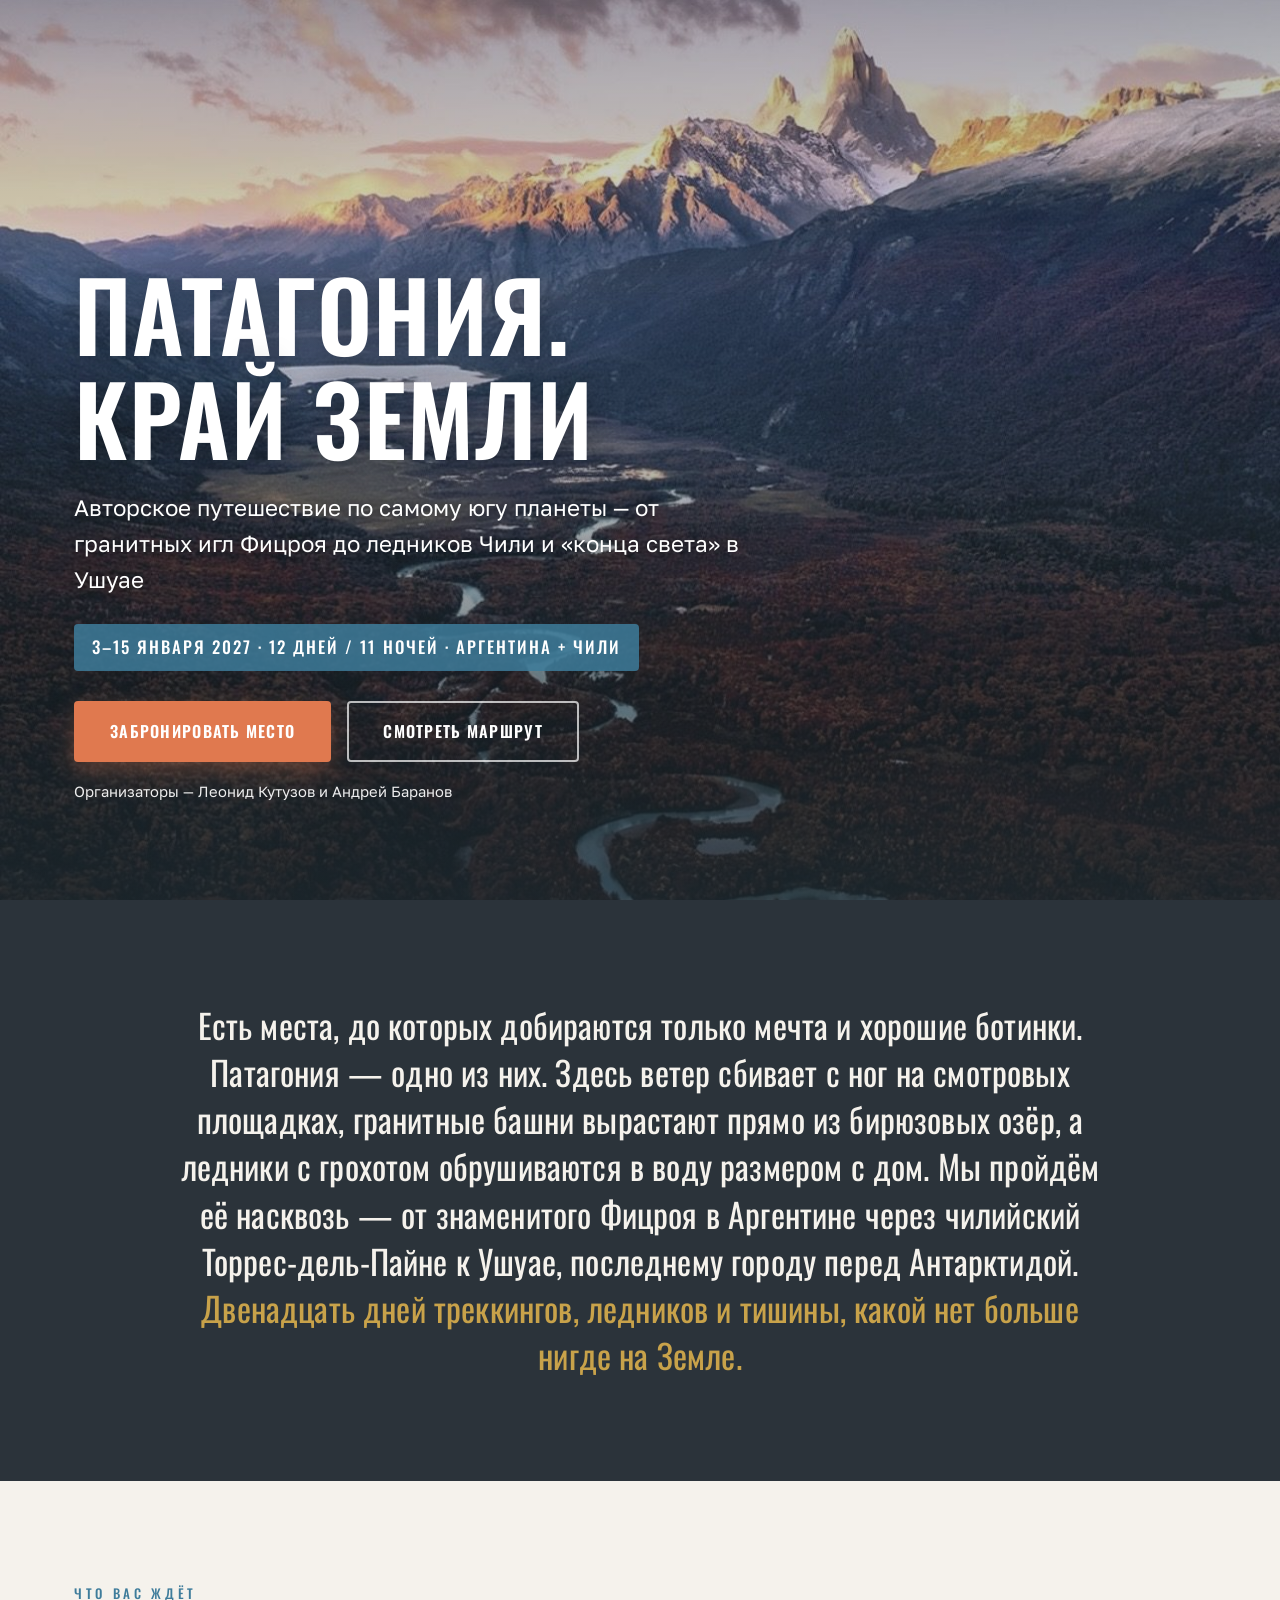
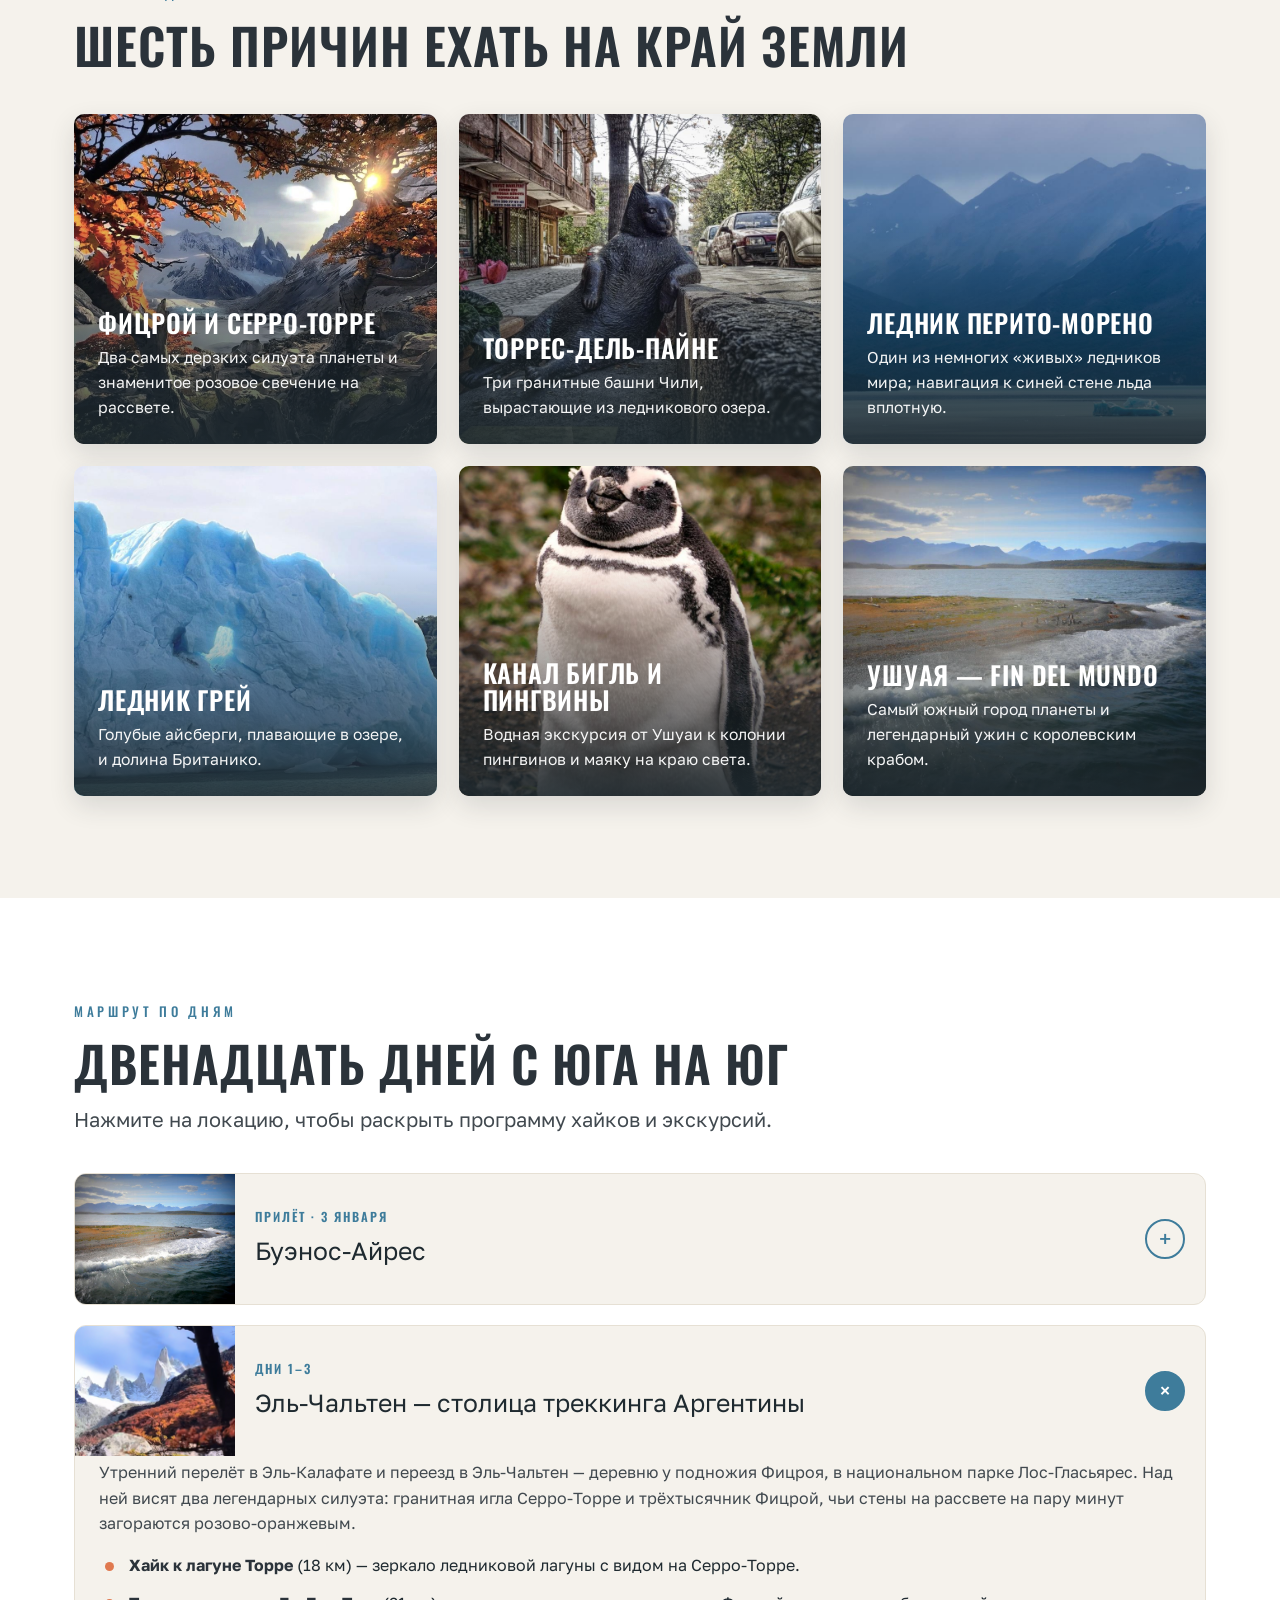
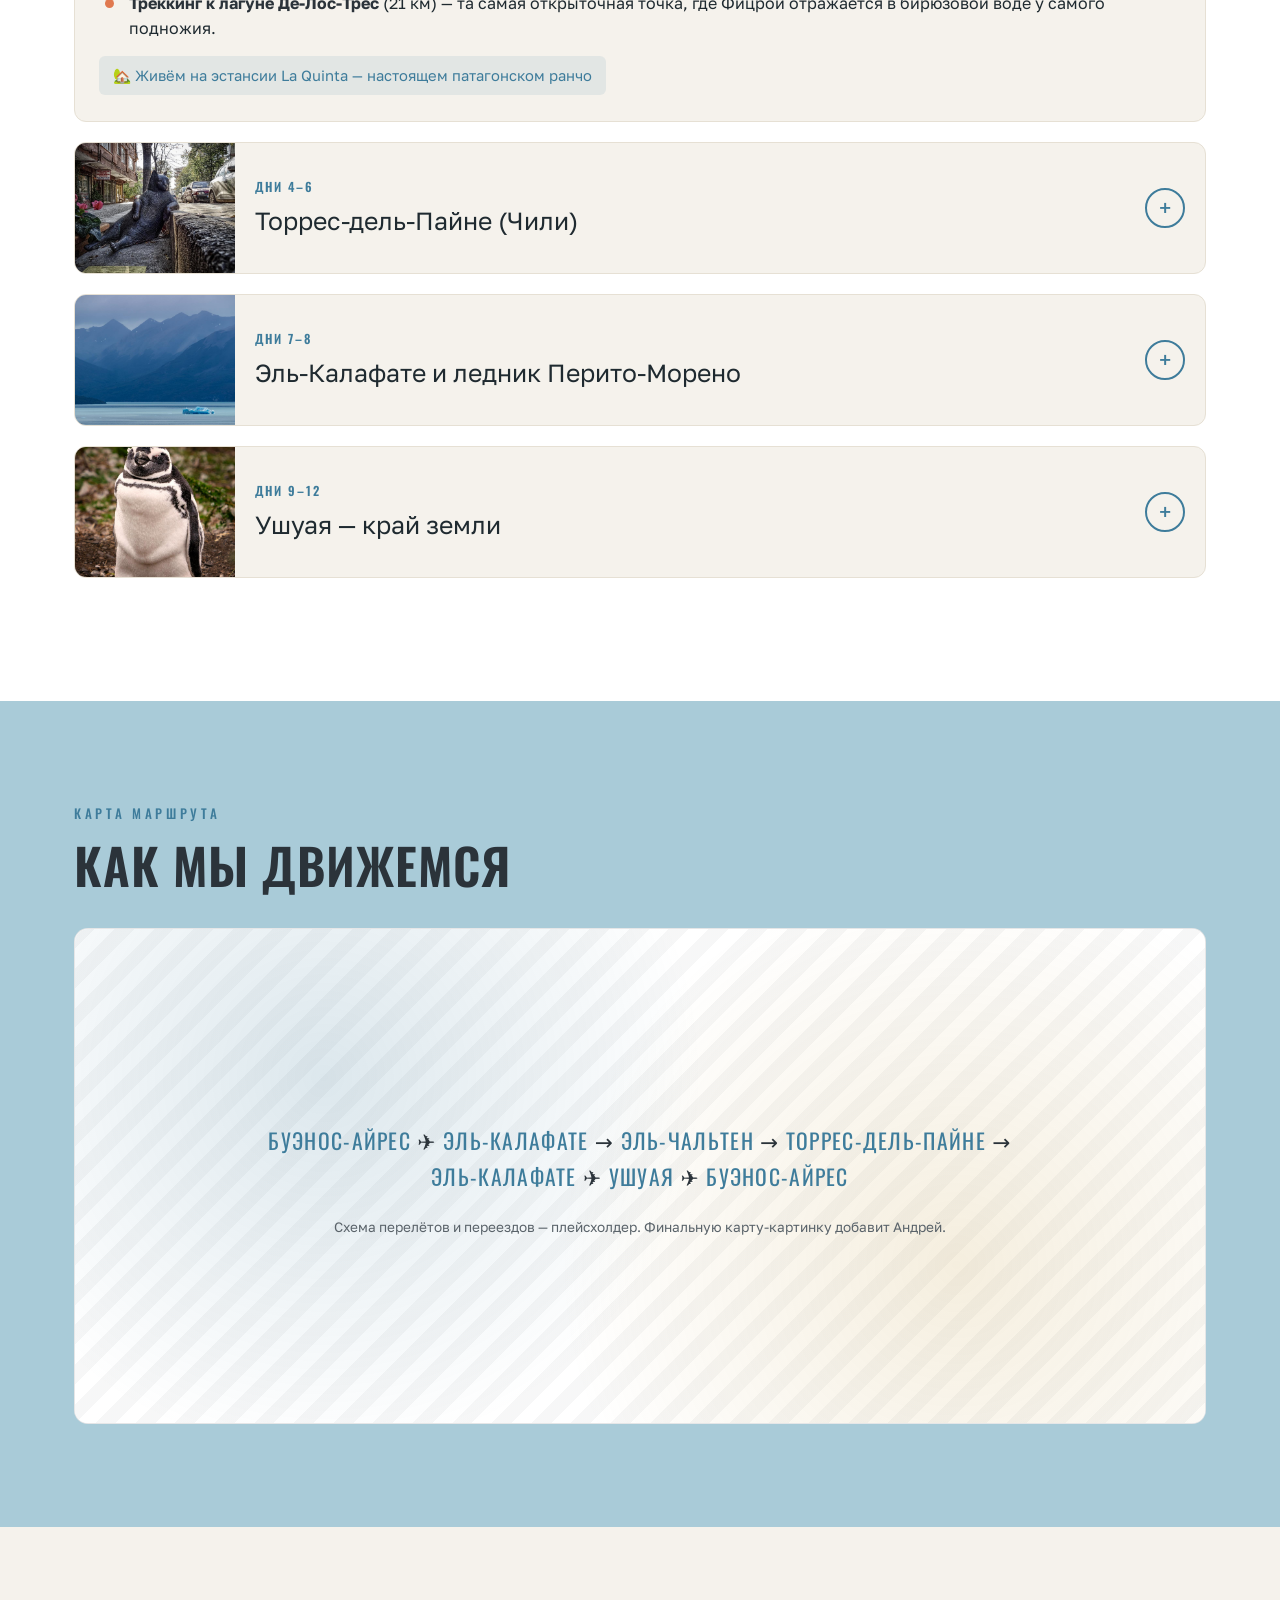
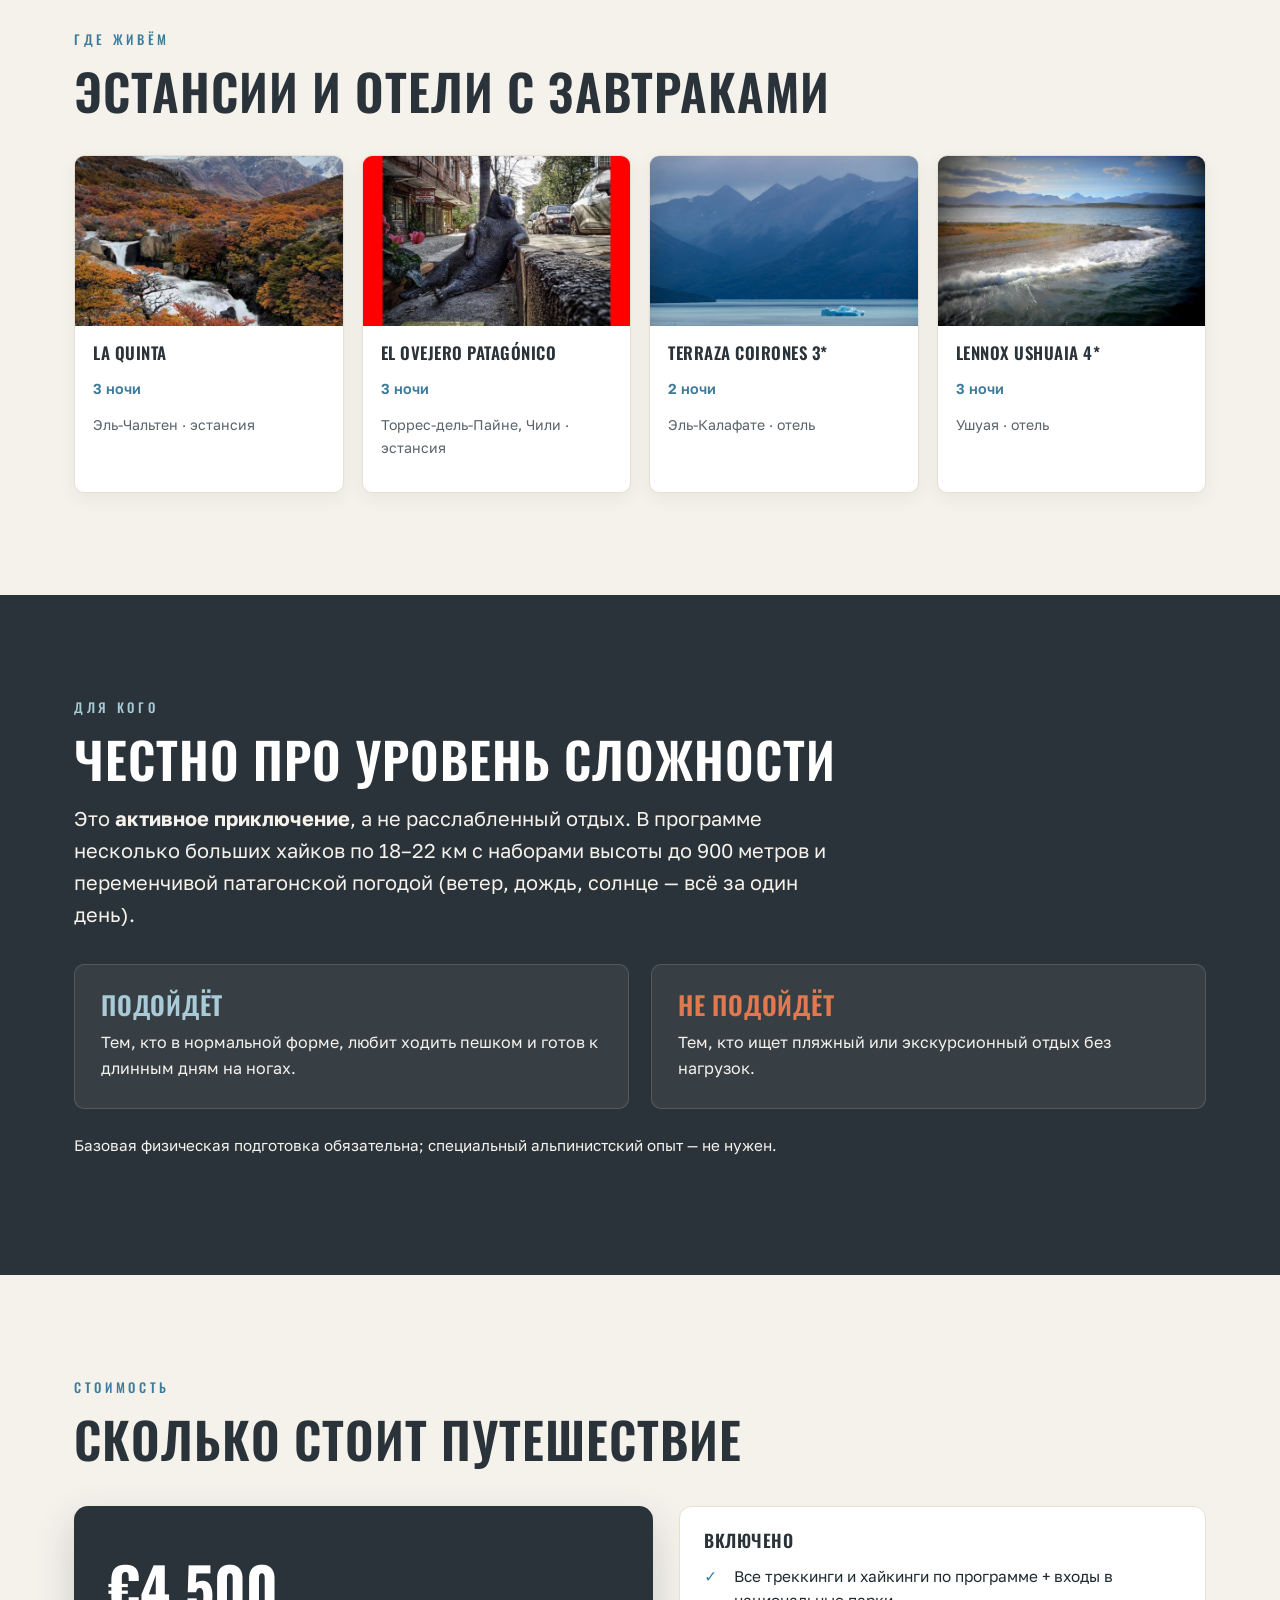
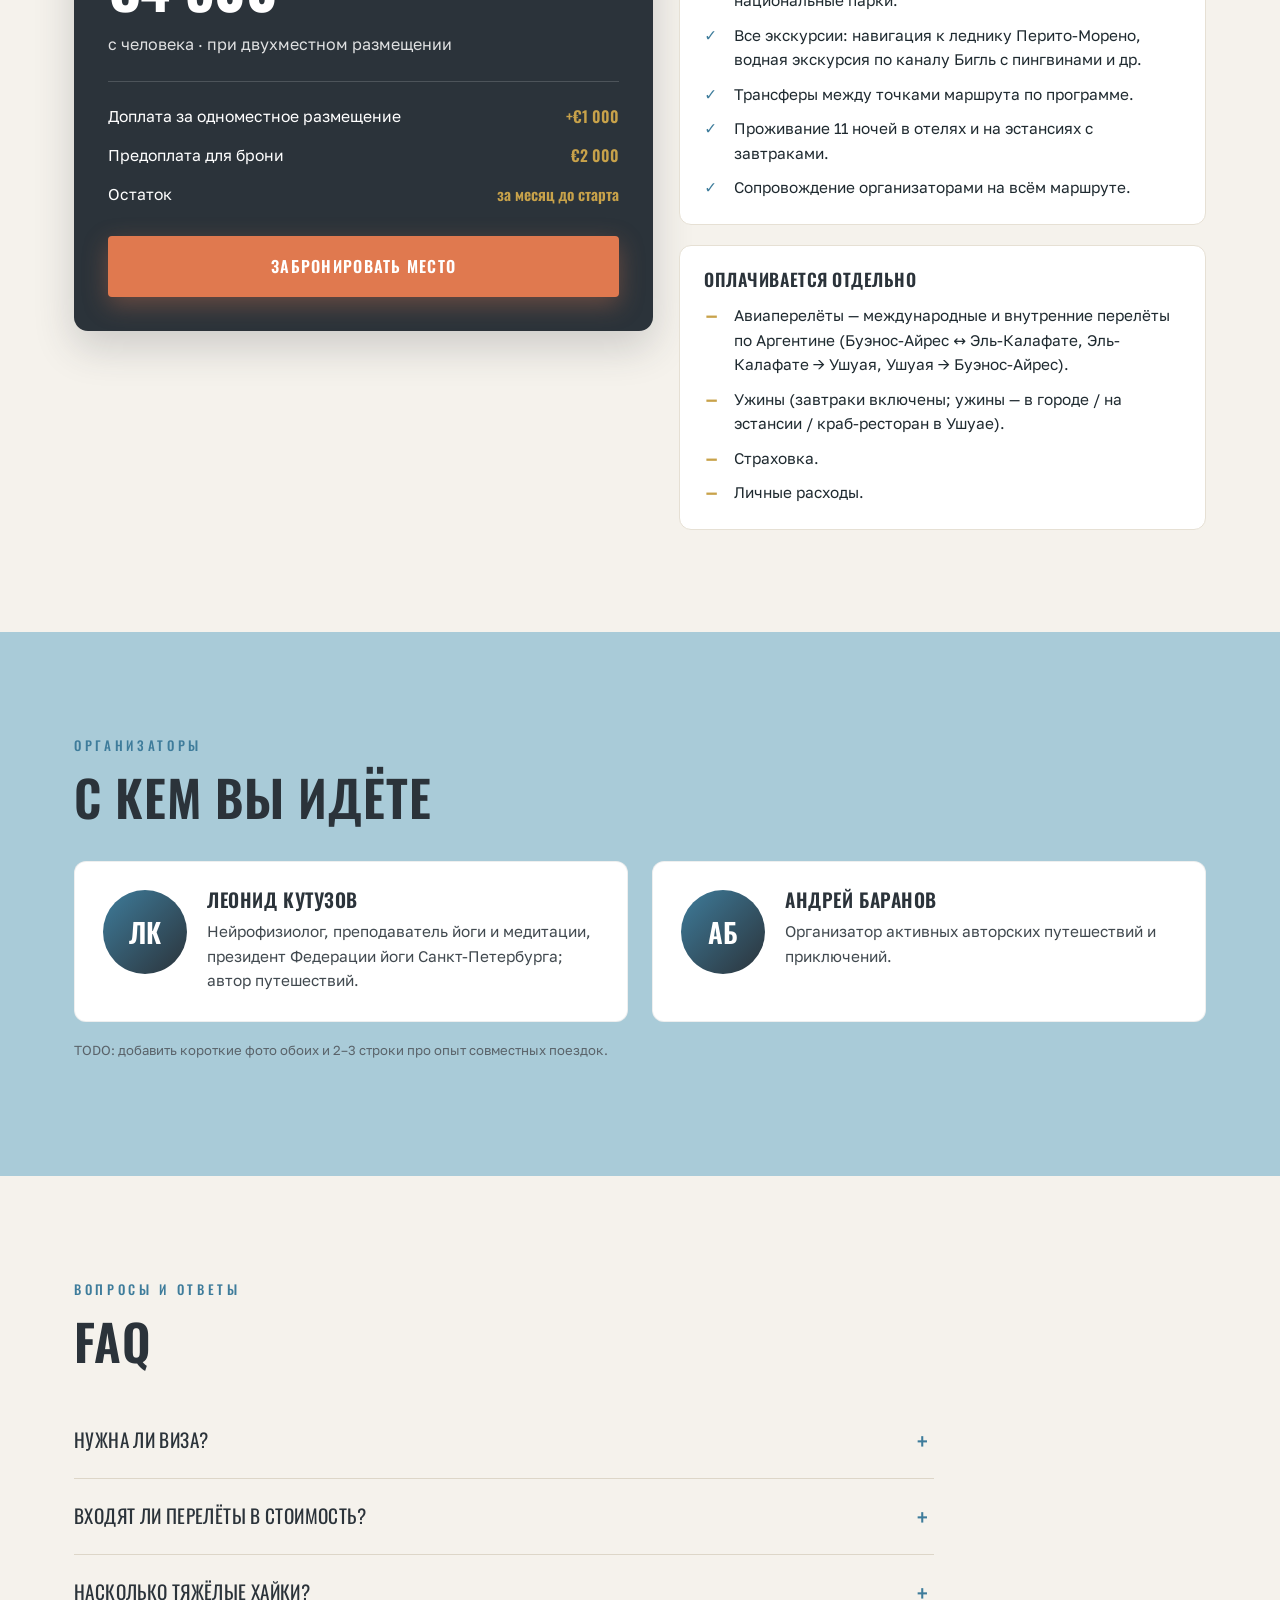
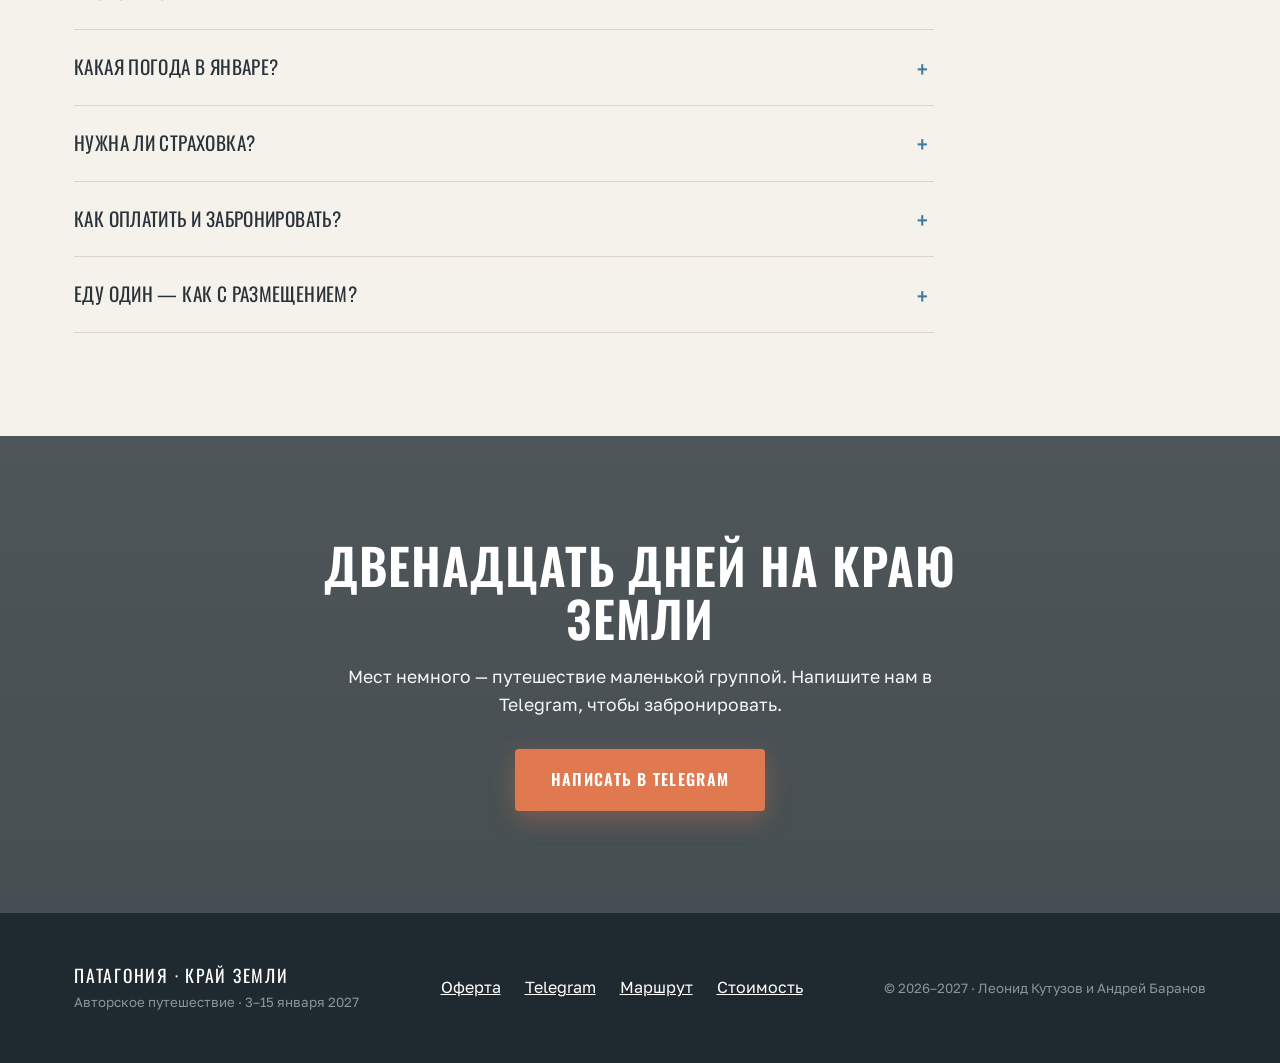
==== commit 329c00e6: "Patagonia landing: use real Fitz Roy / Cerro Torre photos Replace El Chaltén-area placeholders with " ====
--- a/patagonia/index.html
+++ b/patagonia/index.html
@@ -151,7 +151,7 @@
       color:#fff;
       background:
         linear-gradient(180deg, rgba(31,42,48,.35) 0%, rgba(31,42,48,.15) 35%, rgba(31,42,48,.82) 100%),
-        url('img/hero-fitzroy.jpg') center/cover no-repeat;
+        url('img/hero-fitzroy.jpg') center 30%/cover no-repeat;
     }
     .hero__inner{ padding-bottom:clamp(48px,8vw,96px); padding-top:120px; }
     .hero h1{
@@ -411,7 +411,7 @@
       position:relative; color:#fff; text-align:center;
       background:
         linear-gradient(180deg, rgba(31,42,48,.78), rgba(31,42,48,.82)),
-        url('img/torres-del-paine.jpg') center/cover fixed no-repeat;
+        url('img/laguna-torre.jpg') center/cover fixed no-repeat;
     }
     .final h2{ color:#fff; max-width:760px; margin:0 auto 18px; }
     .final p{ max-width:620px; margin:0 auto 30px; font-size:1.1rem; opacity:.95; }
@@ -549,7 +549,7 @@
 
         <details class="loc reveal" open>
           <summary class="loc__head">
-            <img class="loc__photo" src="img/laguna-de-los-tres.jpg" alt="Эль-Чальтен и Фицрой">
+            <img class="loc__photo" src="img/fitzroy-peaks.jpg" alt="Эль-Чальтен и Фицрой">
             <span class="loc__heading">
               <span class="loc__days">Дни 1–3</span>
               <span class="loc__title">Эль-Чальтен — столица треккинга Аргентины</span>
@@ -655,7 +655,7 @@
       </div>
       <div class="stay__grid">
         <article class="stay__card reveal">
-          <img src="img/estancia.jpg" alt="Эстансия La Quinta">
+          <img src="img/fitzroy-waterfall.jpg" alt="Фицрой над Эль-Чальтеном — эстансия La Quinta">
           <div class="pad"><h3>La Quinta</h3><p class="stay__nights">3 ночи</p><p class="stay__place">Эль-Чальтен · эстансия</p></div>
         </article>
         <article class="stay__card reveal">
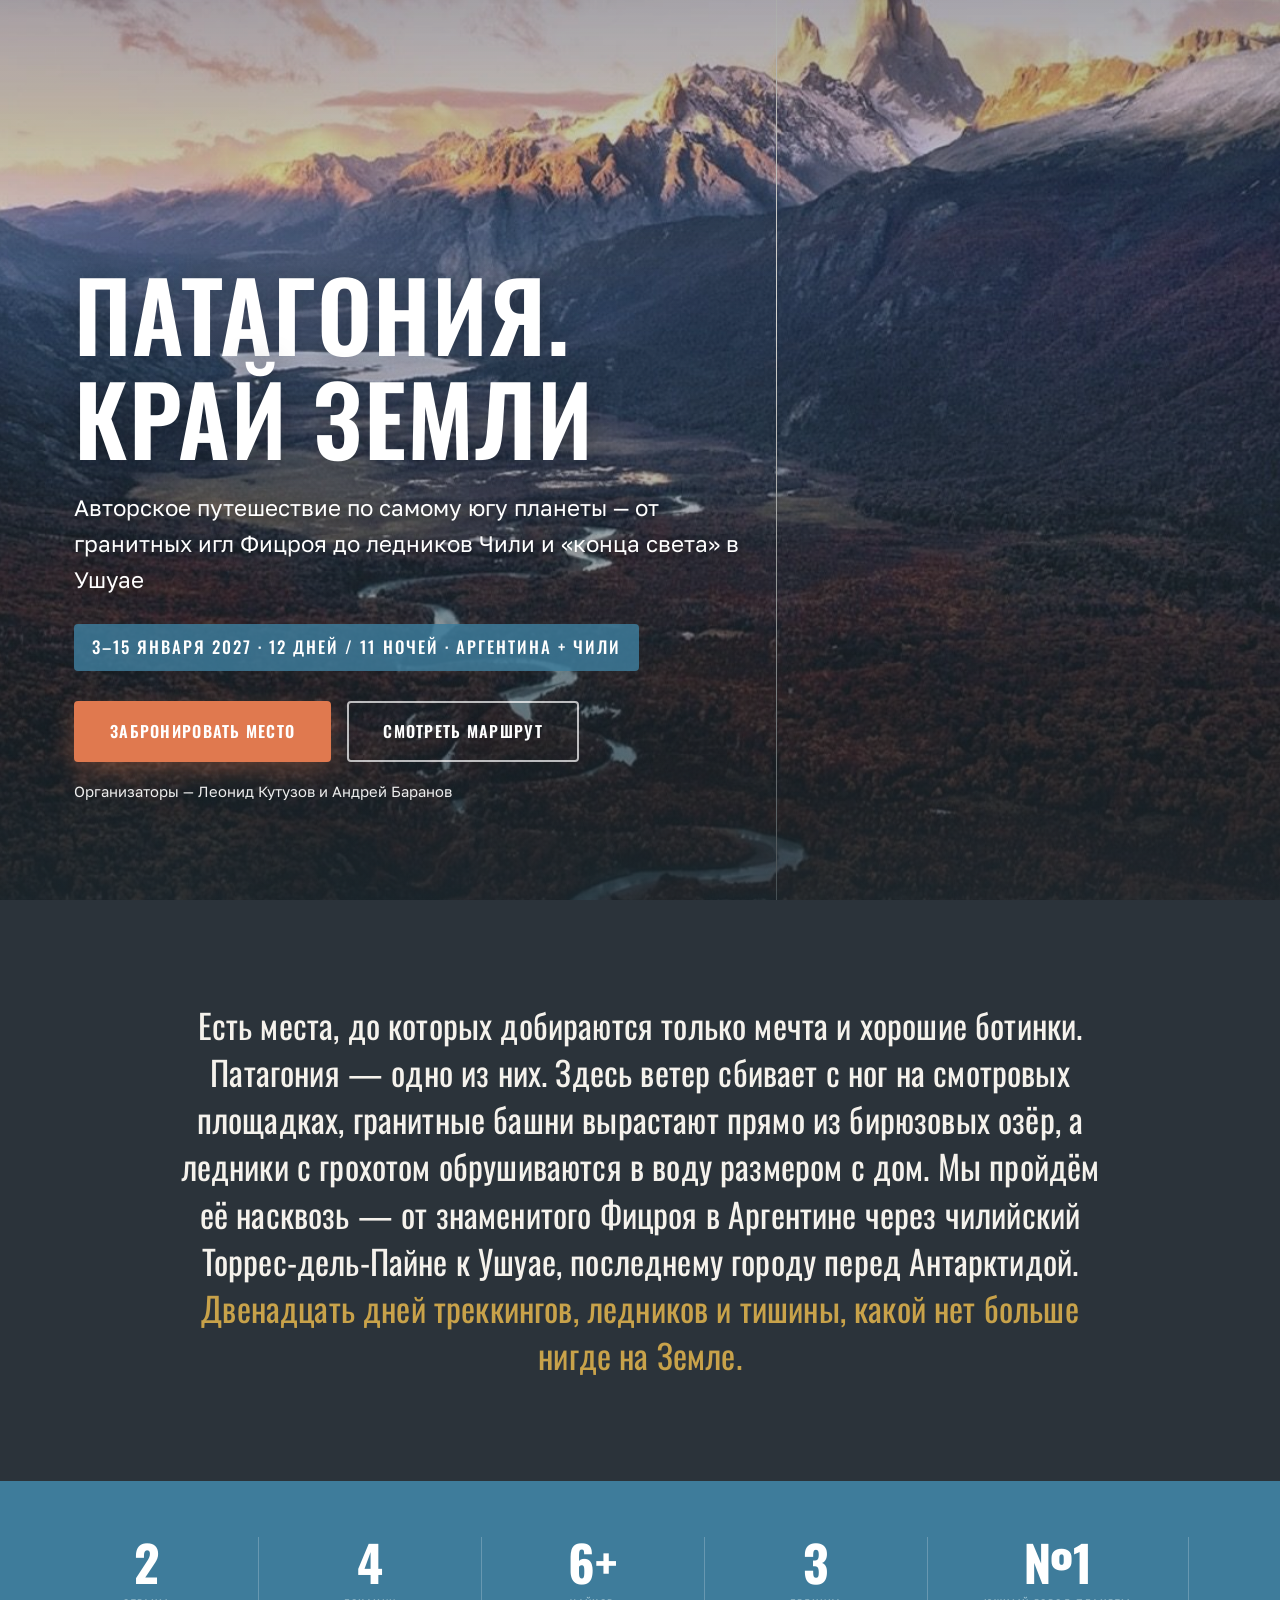
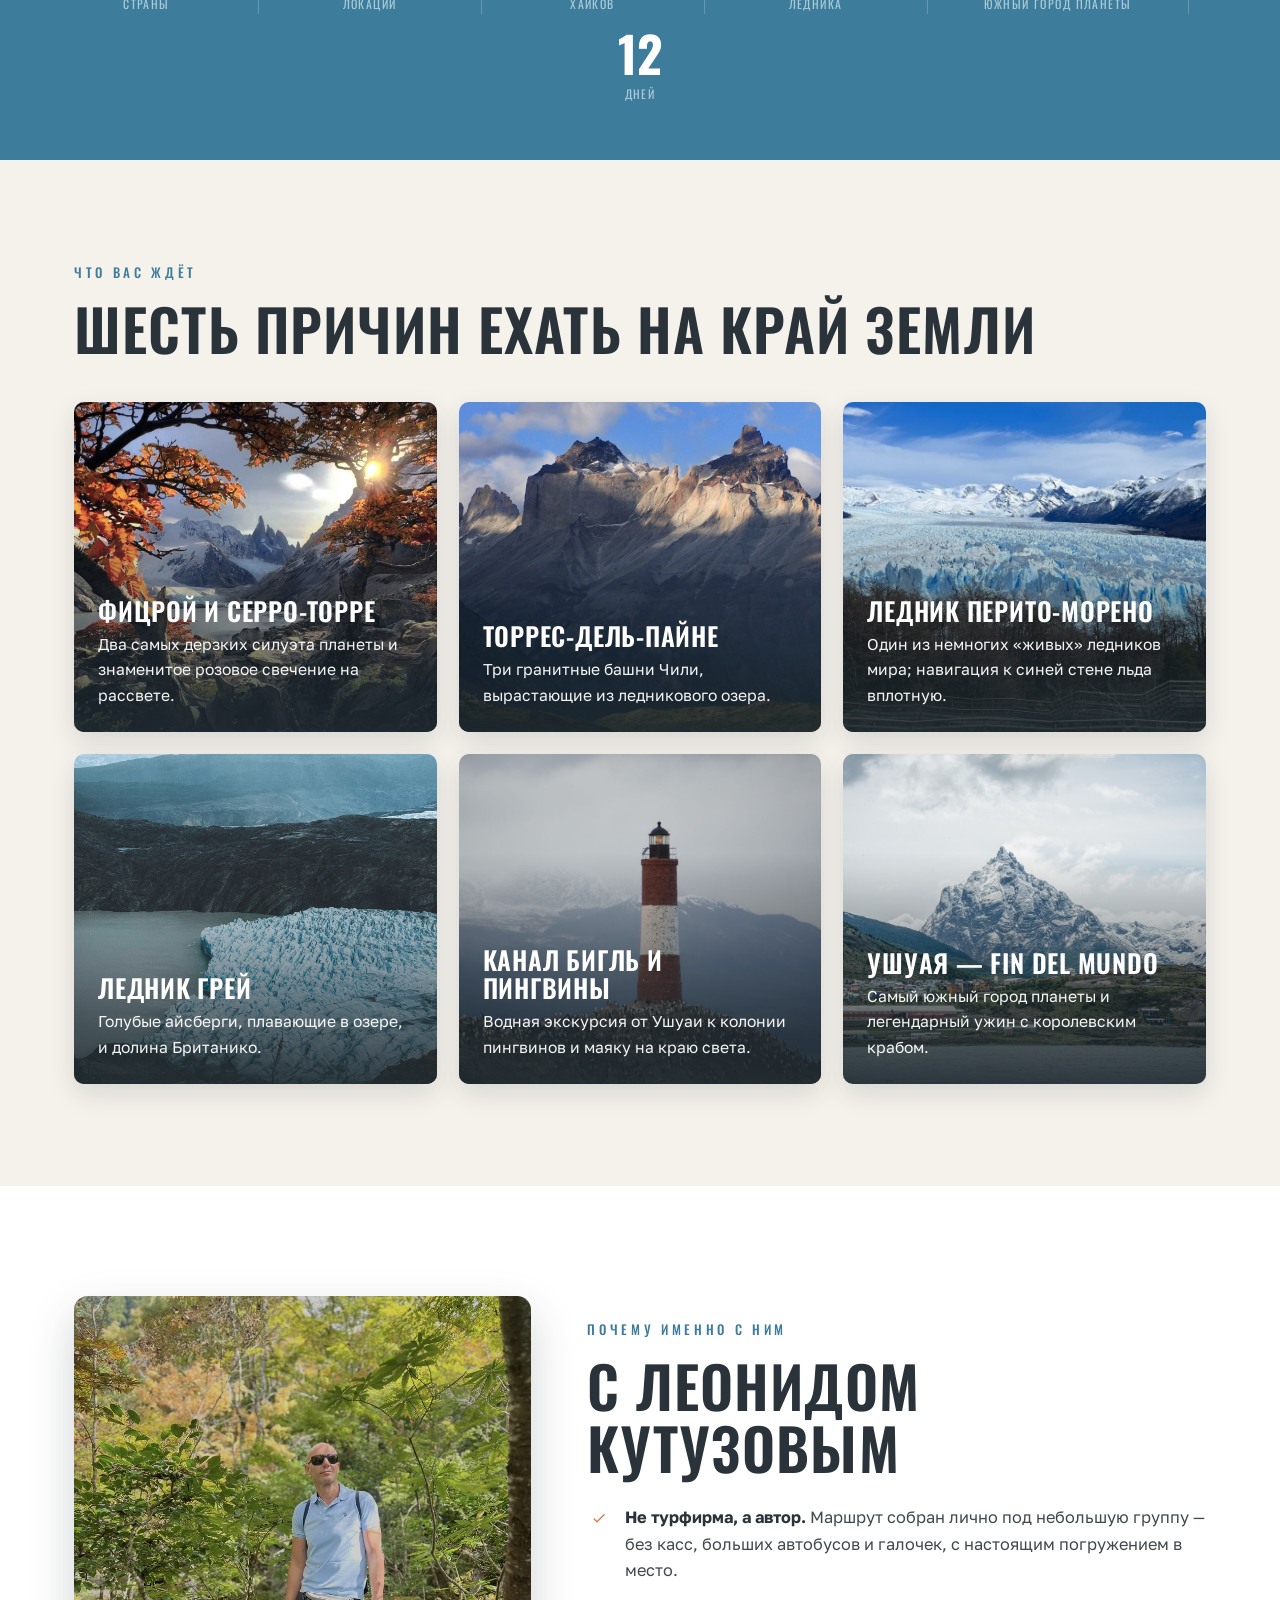
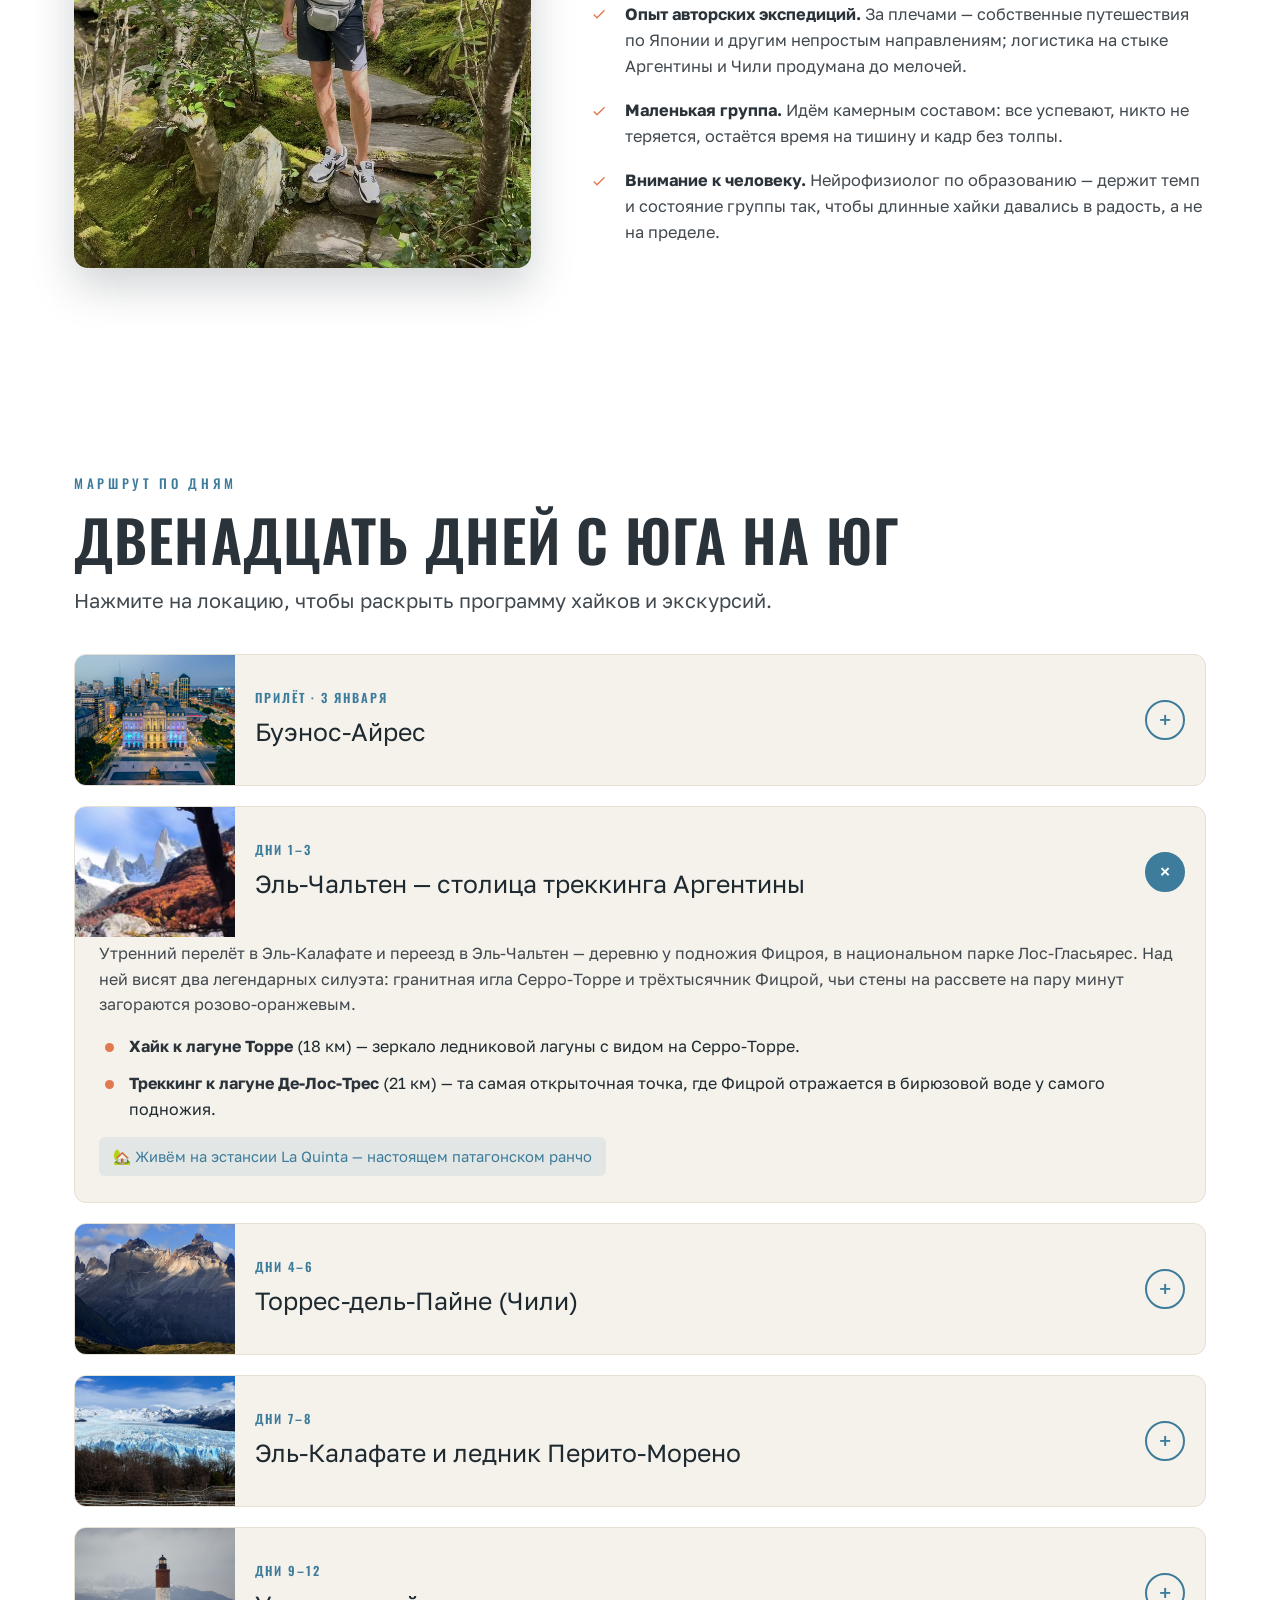
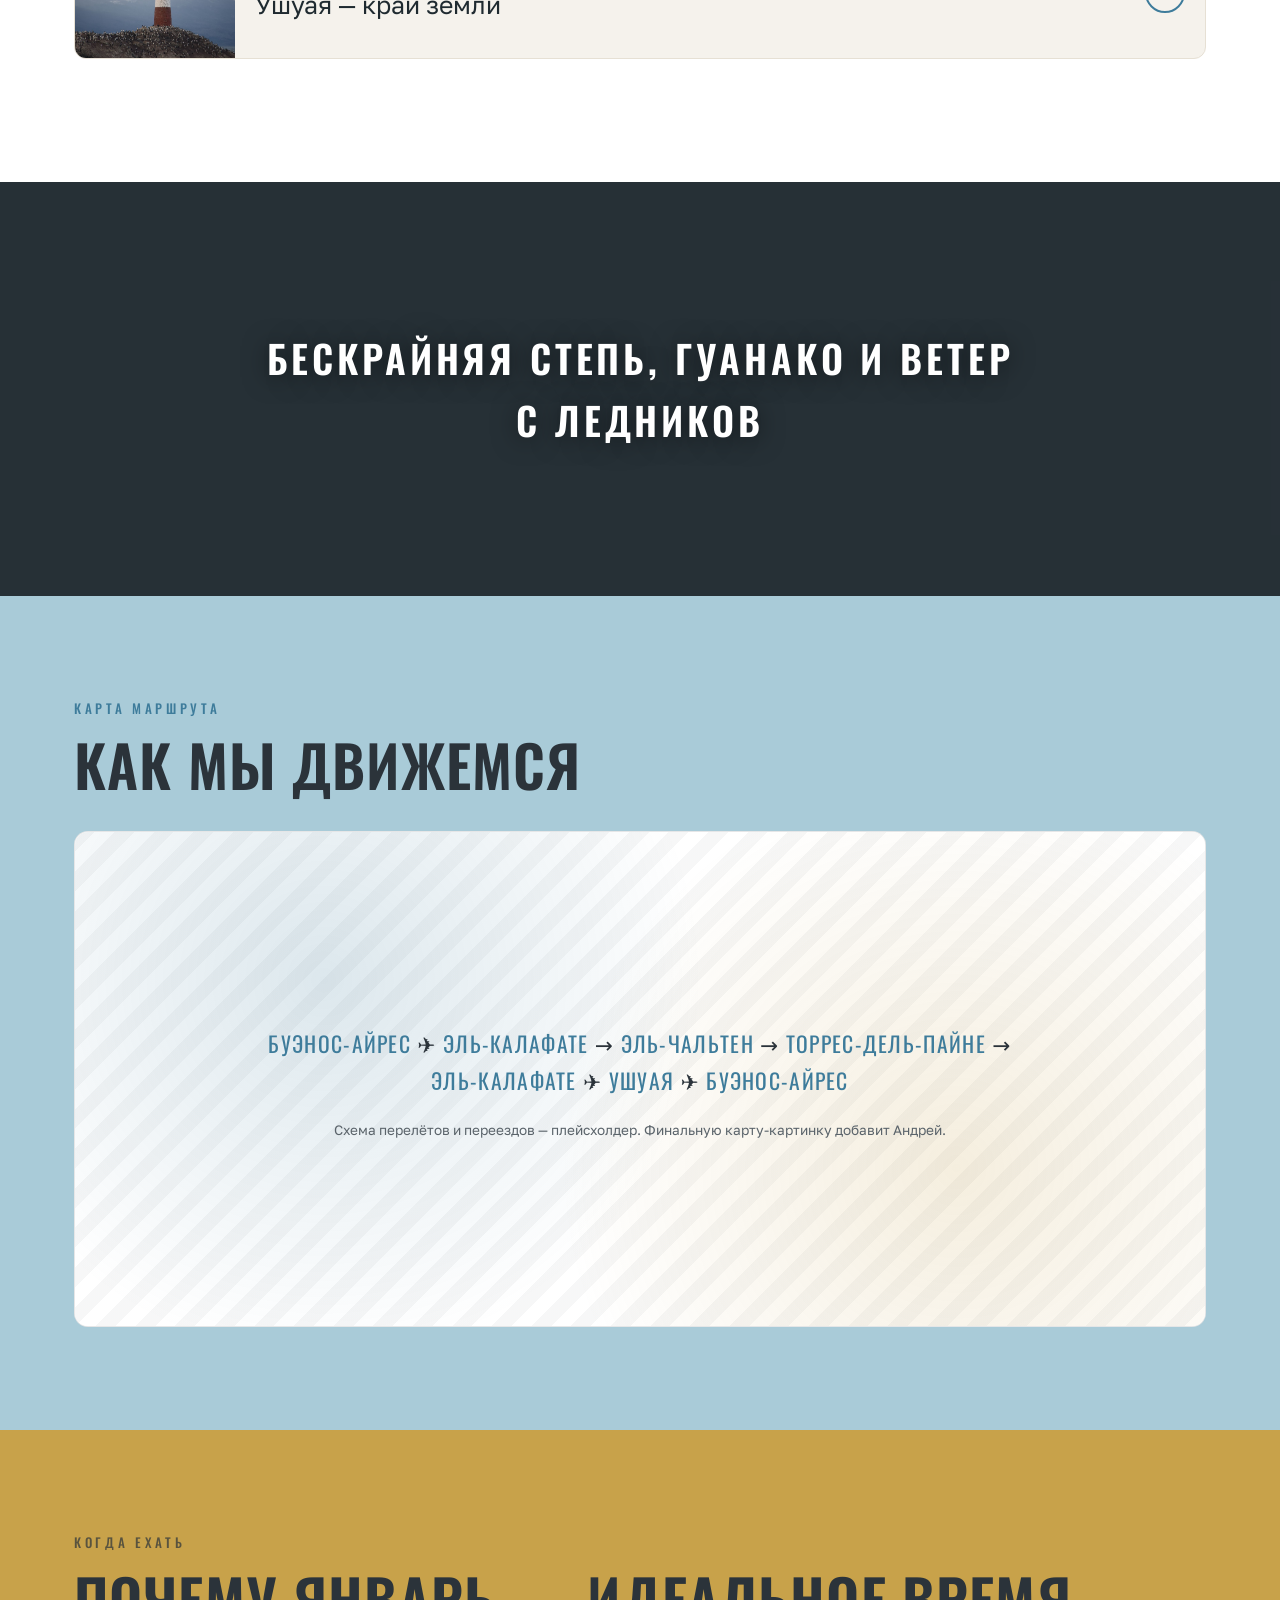
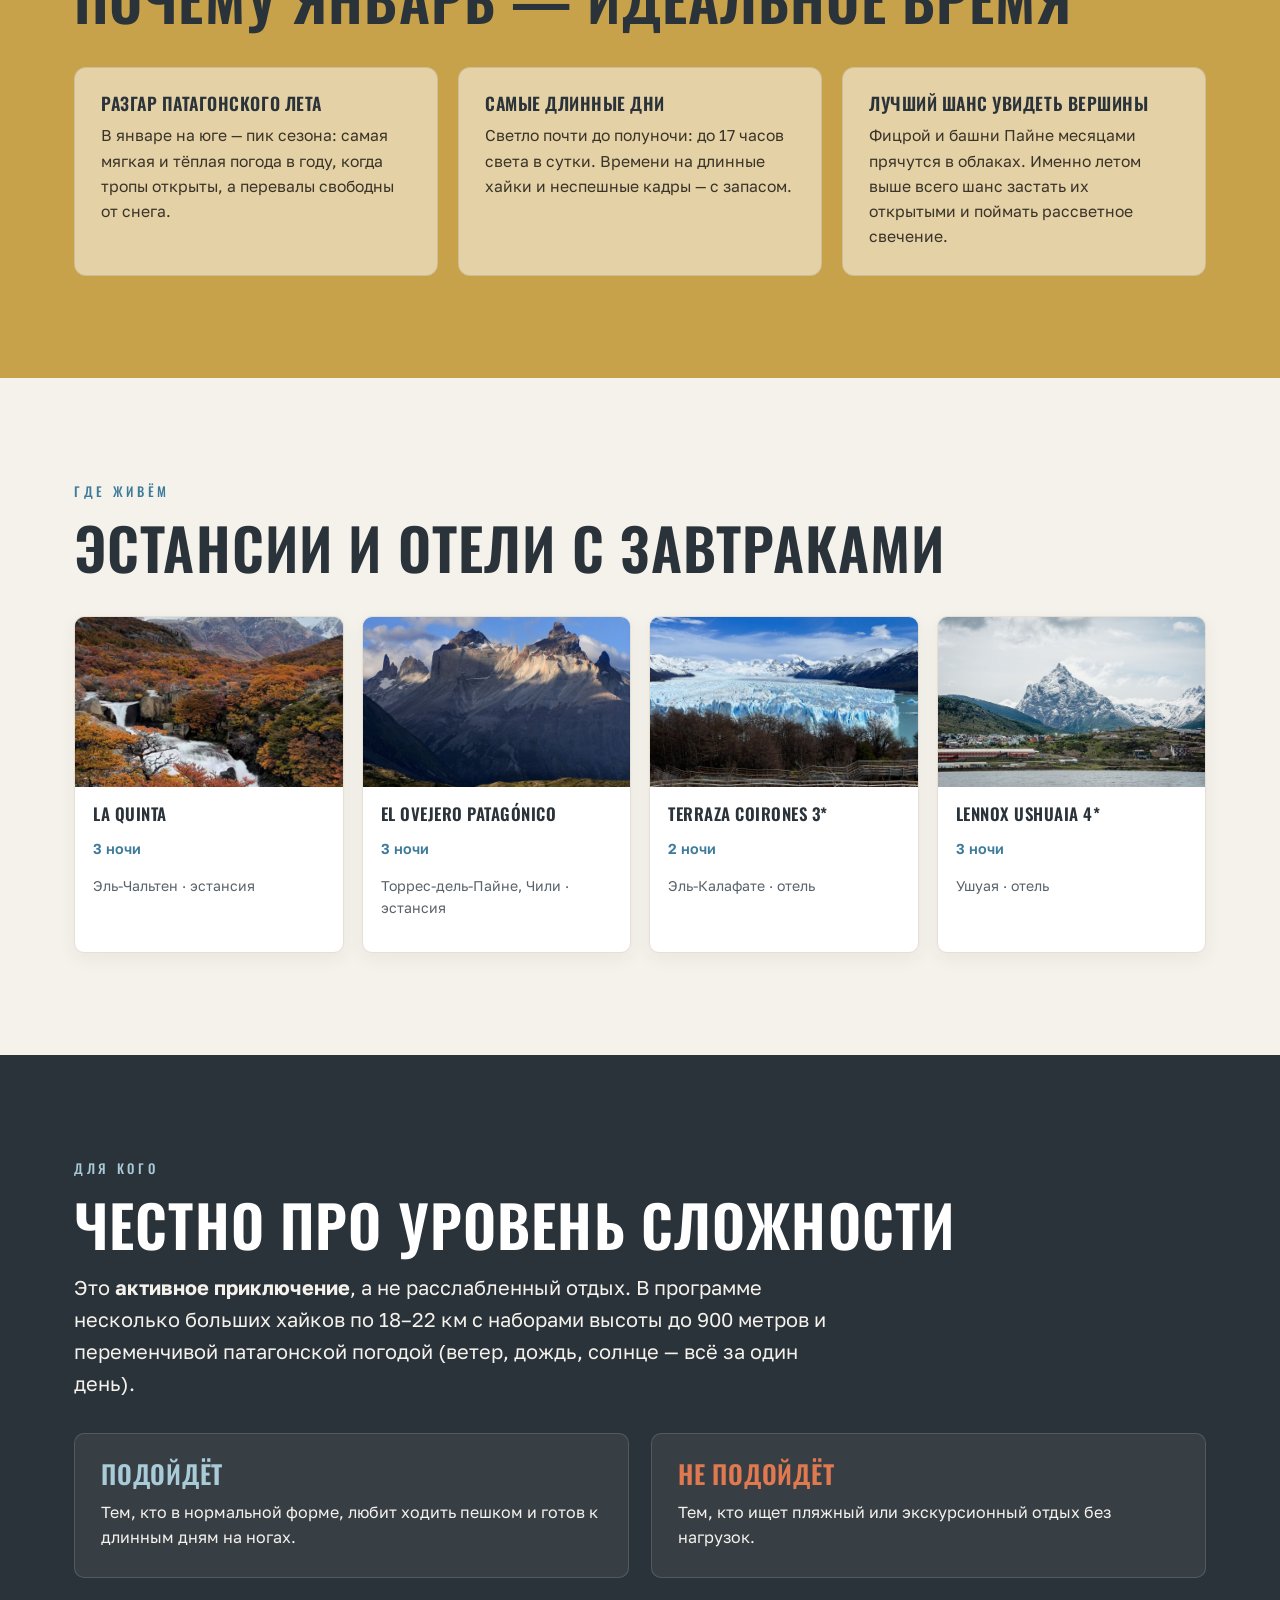
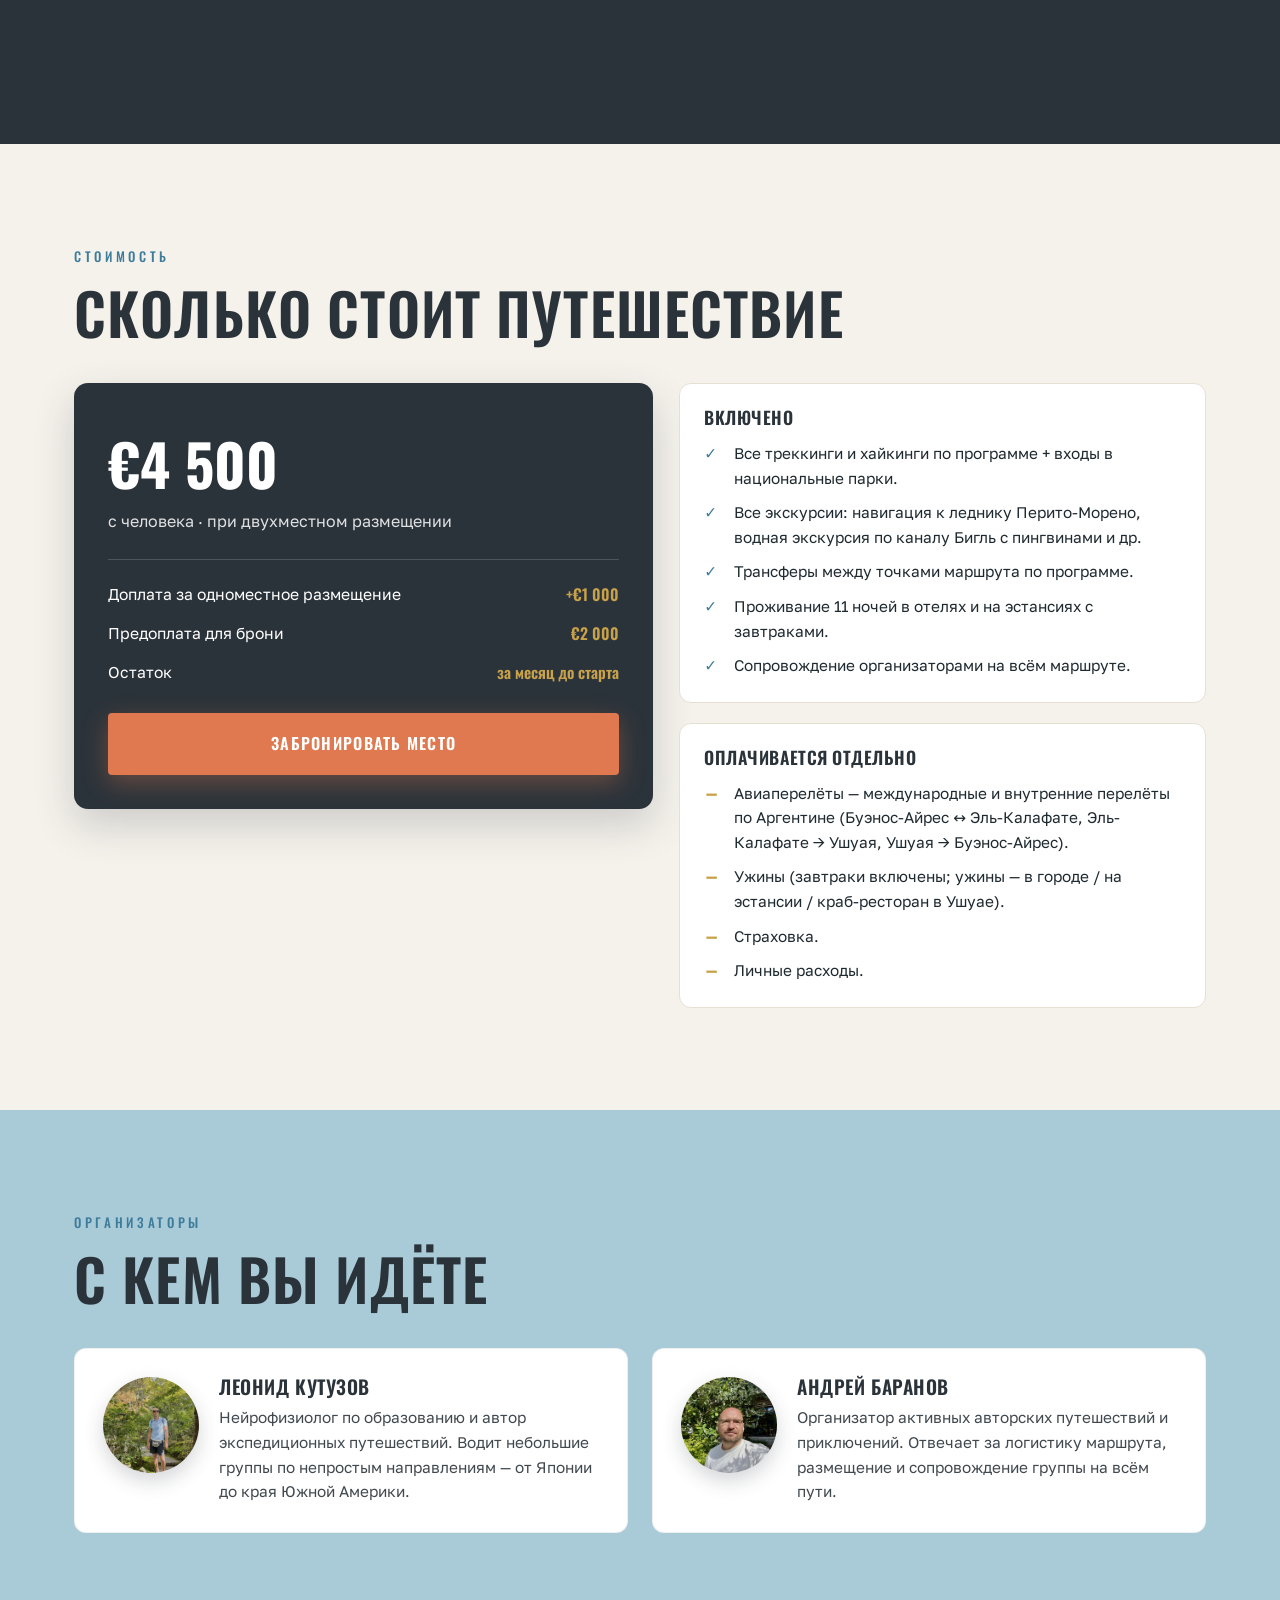
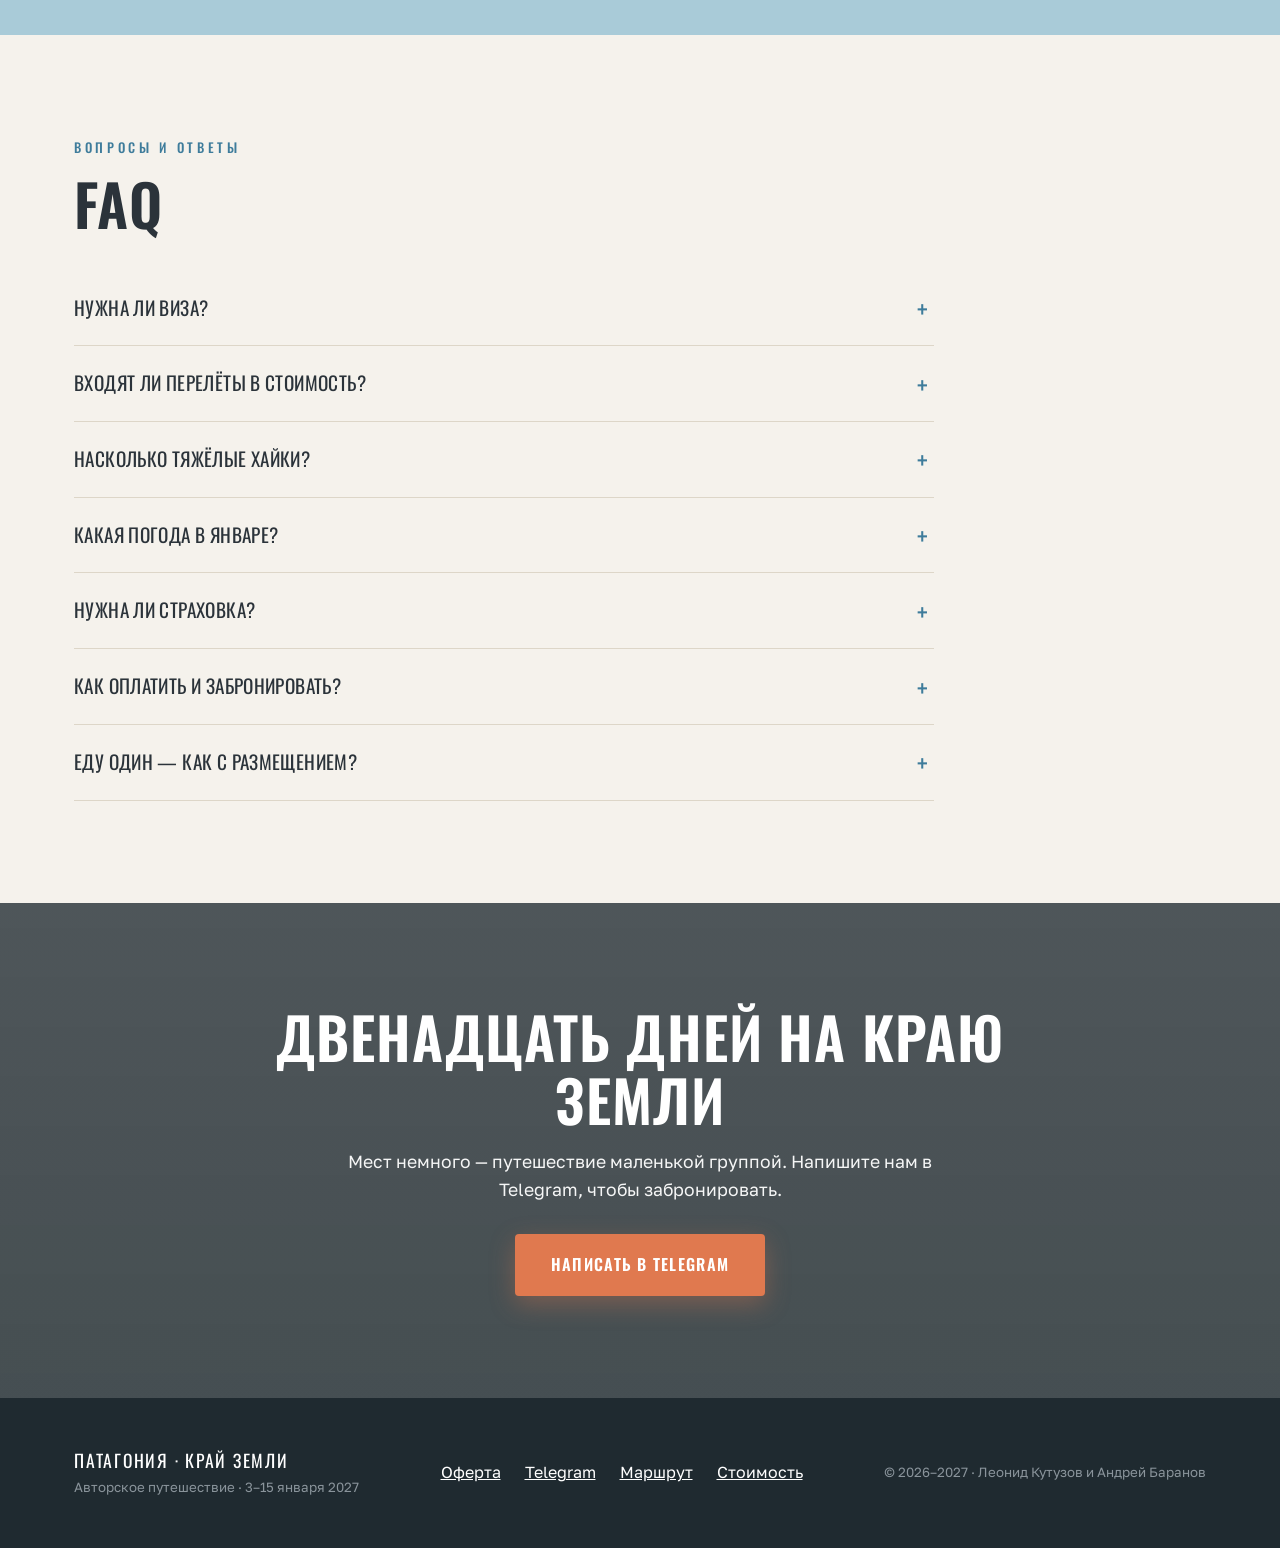
==== commit de733902: "Патагония: реальные фото, новые секции и портреты авторов - Заменены фото-плейсхолдеры на снимки лок" ====
--- a/patagonia/index.html
+++ b/patagonia/index.html
@@ -98,7 +98,7 @@
       color:var(--granite);
     }
     h2{
-      font-size:clamp(1.9rem,4.4vw,3.1rem);
+      font-size:clamp(2.1rem,5vw,3.6rem);
       text-transform:uppercase;
       letter-spacing:.02em;
     }
@@ -149,11 +149,20 @@
       min-height:100svh;
       display:flex; align-items:flex-end;
       color:#fff;
-      background:
-        linear-gradient(180deg, rgba(31,42,48,.35) 0%, rgba(31,42,48,.15) 35%, rgba(31,42,48,.82) 100%),
-        url('img/hero-fitzroy.jpg') center 30%/cover no-repeat;
-    }
-    .hero__inner{ padding-bottom:clamp(48px,8vw,96px); padding-top:120px; }
+      overflow:hidden;
+    }
+    .hero::before{
+      content:""; position:absolute; inset:0; z-index:0;
+      background:url('img/hero-fitzroy.jpg') center 30%/cover no-repeat;
+      transform:scale(1.04);
+      animation:heroZoom 24s ease-out forwards;
+    }
+    .hero::after{
+      content:""; position:absolute; inset:0; z-index:1;
+      background:linear-gradient(180deg, rgba(31,42,48,.35) 0%, rgba(31,42,48,.15) 35%, rgba(31,42,48,.82) 100%);
+    }
+    @keyframes heroZoom{ from{ transform:scale(1.04); } to{ transform:scale(1.16); } }
+    .hero__inner{ position:relative; z-index:2; padding-bottom:clamp(48px,8vw,96px); padding-top:120px; }
     .hero h1{
       color:#fff;
       font-size:clamp(2.8rem,8vw,6rem);
@@ -379,10 +388,9 @@
       border:1px solid rgba(43,51,58,.08);
     }
     .org__avatar{
-      width:84px; height:84px; flex-shrink:0; border-radius:50%;
-      background:linear-gradient(135deg, var(--glacier), var(--granite));
-      color:#fff; display:grid; place-items:center;
-      font-family:var(--font-head); font-size:1.7rem; font-weight:600;
+      width:96px; height:96px; flex-shrink:0; border-radius:50%;
+      object-fit:cover; object-position:center top;
+      box-shadow:0 8px 20px rgba(43,51,58,.2);
     }
     .org__card h3{ font-size:1.2rem; margin-bottom:8px; }
     .org__card p{ margin:0; font-size:.96rem; color:#41494f; }
@@ -433,12 +441,85 @@
     }
     .sticky .btn{ width:100%; justify-content:center; }
 
+    /* ── Stat band ─────────────────────────── */
+    .stats{ background:var(--glacier); color:#fff; padding:clamp(36px,5vw,56px) 0; }
+    .stats__grid{
+      display:flex; flex-wrap:wrap; justify-content:center;
+      gap:14px clamp(24px,5vw,56px);
+      text-align:center;
+    }
+    .stats__item{ display:flex; flex-direction:column; align-items:center; min-width:110px; }
+    .stats__num{
+      font-family:var(--font-head); font-weight:700;
+      font-size:clamp(2rem,5vw,3.1rem); line-height:1; color:#fff;
+    }
+    .stats__label{
+      font-family:var(--font-head); text-transform:uppercase;
+      letter-spacing:.12em; font-size:.74rem; margin-top:8px; color:var(--ice);
+    }
+    .stats__sep{ width:1px; align-self:stretch; background:rgba(255,255,255,.22); }
+    @media (max-width:620px){ .stats__sep{ display:none; } }
+
+    /* ── Why Leonid ────────────────────────── */
+    .why{ background:#fff; }
+    .why__wrap{ display:grid; grid-template-columns:.85fr 1.15fr; gap:clamp(28px,5vw,56px); align-items:center; margin-top:8px; }
+    .why__photo{
+      border-radius:14px; overflow:hidden;
+      box-shadow:0 18px 44px rgba(43,51,58,.22);
+      aspect-ratio:4/5;
+    }
+    .why__photo img{ width:100%; height:100%; object-fit:cover; }
+    .why__list{ list-style:none; margin:26px 0 0; padding:0; display:grid; gap:18px; }
+    .why__list li{ position:relative; padding-left:38px; font-size:1.02rem; color:#41494f; }
+    .why__list li::before{
+      content:""; position:absolute; left:0; top:.1em;
+      width:24px; height:24px; border-radius:50%;
+      background:var(--alpenglow);
+      -webkit-mask:url("data:image/svg+xml;utf8,<svg xmlns='http://www.w3.org/2000/svg' viewBox='0 0 24 24'><path fill='white' d='M9 16.2 4.8 12l-1.4 1.4L9 19 21 7l-1.4-1.4z'/></svg>") center/16px no-repeat;
+      mask:url("data:image/svg+xml;utf8,<svg xmlns='http://www.w3.org/2000/svg' viewBox='0 0 24 24'><path fill='white' d='M9 16.2 4.8 12l-1.4 1.4L9 19 21 7l-1.4-1.4z'/></svg>") center/16px no-repeat;
+    }
+    .why__list strong{ color:var(--granite); }
+
+    /* ── Fullscreen photo divider ──────────── */
+    .divider{
+      position:relative;
+      min-height:clamp(280px,46vh,460px);
+      display:flex; align-items:center; justify-content:center;
+      text-align:center; color:#fff;
+      background-color:var(--granite);
+      background-position:center; background-size:cover; background-repeat:no-repeat;
+      background-attachment:fixed;
+    }
+    .divider::after{ content:""; position:absolute; inset:0; background:rgba(31,42,48,.34); }
+    .divider__text{
+      position:relative; z-index:1;
+      font-family:var(--font-head); text-transform:uppercase;
+      letter-spacing:.1em; font-weight:600;
+      font-size:clamp(1.3rem,3.4vw,2.4rem);
+      max-width:820px; padding:0 24px;
+      text-shadow:0 2px 24px rgba(0,0,0,.5);
+    }
+
+    /* ── Why January ───────────────────────── */
+    .january{ background:var(--steppe); color:var(--granite); }
+    .january h2{ color:var(--granite); }
+    .january .eyebrow{ color:var(--granite); opacity:.7; }
+    .january__grid{ display:grid; grid-template-columns:repeat(3,1fr); gap:20px; margin-top:38px; }
+    .january__card{
+      background:rgba(255,255,255,.5);
+      border:1px solid rgba(43,51,58,.12);
+      border-radius:12px; padding:26px;
+    }
+    .january__card h3{ font-size:1.1rem; margin-bottom:10px; }
+    .january__card p{ margin:0; font-size:.98rem; color:#3a3429; }
+
     /* ── Reveal on scroll ──────────────────── */
     .reveal{ opacity:0; transform:translateY(24px); transition:opacity .7s ease, transform .7s ease; }
     .reveal.in{ opacity:1; transform:none; }
     @media (prefers-reduced-motion:reduce){
       html{ scroll-behavior:auto; }
       .reveal{ opacity:1; transform:none; transition:none; }
+      .hero::before{ animation:none; transform:none; }
     }
 
     /* ── Responsive ────────────────────────── */
@@ -448,7 +529,11 @@
       .price__wrap{ grid-template-columns:1fr; }
       .level__cols{ grid-template-columns:1fr; }
       .org__grid{ grid-template-columns:1fr; }
+      .why__wrap{ grid-template-columns:1fr; }
+      .why__photo{ max-width:380px; margin:0 auto; }
+      .january__grid{ grid-template-columns:1fr; }
       .final{ background-attachment:scroll; }
+      .divider{ background-attachment:scroll; }
     }
     @media (max-width:620px){
       .grid-highlights{ grid-template-columns:1fr; }
@@ -472,7 +557,7 @@
       <p class="hero__sub">Авторское путешествие по самому югу планеты — от гранитных игл Фицроя до ледников Чили и «конца света» в Ушуае</p>
       <div class="hero__plate">3–15 января 2027 · 12 дней / 11 ночей · Аргентина + Чили</div>
       <div class="hero__cta">
-        <a class="btn btn-primary" href="https://t.me/USERNAME" target="_blank" rel="noopener" data-tg>Забронировать место</a>
+        <a class="btn btn-primary" href="https://t.me/vsemaya" target="_blank" rel="noopener" data-tg>Забронировать место</a>
         <a class="btn btn-ghost" href="#route">Смотреть маршрут</a>
       </div>
       <p class="hero__org">Организаторы — Леонид Кутузов и Андрей Баранов</p>
@@ -483,6 +568,25 @@
   <section class="section manifesto">
     <div class="container reveal">
       <p>Есть места, до которых добираются только мечта и хорошие ботинки. Патагония — одно из них. Здесь ветер сбивает с ног на смотровых площадках, гранитные башни вырастают прямо из бирюзовых озёр, а ледники с грохотом обрушиваются в воду размером с дом. Мы пройдём её насквозь — от знаменитого Фицроя в Аргентине через чилийский Торрес-дель-Пайне к Ушуае, последнему городу перед Антарктидой. <span class="accent">Двенадцать дней треккингов, ледников и тишины, какой нет больше нигде на Земле.</span></p>
+    </div>
+  </section>
+
+  <!-- ═══ ЦИФРЫ ═══ -->
+  <section class="stats">
+    <div class="container">
+      <div class="stats__grid reveal">
+        <div class="stats__item"><span class="stats__num">2</span><span class="stats__label">страны</span></div>
+        <div class="stats__sep"></div>
+        <div class="stats__item"><span class="stats__num">4</span><span class="stats__label">локации</span></div>
+        <div class="stats__sep"></div>
+        <div class="stats__item"><span class="stats__num">6+</span><span class="stats__label">хайков</span></div>
+        <div class="stats__sep"></div>
+        <div class="stats__item"><span class="stats__num">3</span><span class="stats__label">ледника</span></div>
+        <div class="stats__sep"></div>
+        <div class="stats__item"><span class="stats__num">№1</span><span class="stats__label">южный город планеты</span></div>
+        <div class="stats__sep"></div>
+        <div class="stats__item"><span class="stats__num">12</span><span class="stats__label">дней</span></div>
+      </div>
     </div>
   </section>
 
@@ -522,6 +626,27 @@
     </div>
   </section>
 
+  <!-- ═══ ПОЧЕМУ С КУТУЗОВЫМ ═══ -->
+  <section class="section why" id="why">
+    <div class="container">
+      <div class="why__wrap">
+        <div class="why__photo reveal">
+          <img src="img/leonid-kutuzov.jpg" alt="Леонид Кутузов на горной тропе">
+        </div>
+        <div class="reveal">
+          <p class="eyebrow">Почему именно с ним</p>
+          <h2>С Леонидом Кутузовым</h2>
+          <ul class="why__list">
+            <li><strong>Не турфирма, а автор.</strong> Маршрут собран лично под небольшую группу — без касс, больших автобусов и галочек, с настоящим погружением в место.</li>
+            <li><strong>Опыт авторских экспедиций.</strong> За плечами — собственные путешествия по Японии и другим непростым направлениям; логистика на стыке Аргентины и Чили продумана до мелочей.</li>
+            <li><strong>Маленькая группа.</strong> Идём камерным составом: все успевают, никто не теряется, остаётся время на тишину и кадр без толпы.</li>
+            <li><strong>Внимание к человеку.</strong> Нейрофизиолог по образованию — держит темп и состояние группы так, чтобы длинные хайки давались в радость, а не на пределе.</li>
+          </ul>
+        </div>
+      </div>
+    </div>
+  </section>
+
   <!-- ═══ МАРШРУТ ПО ДНЯМ ═══ -->
   <section class="section route" id="route">
     <div class="container">
@@ -535,7 +660,7 @@
 
         <details class="loc reveal">
           <summary class="loc__head">
-            <img class="loc__photo" src="img/ushuaia-fin-del-mundo.jpg" alt="Буэнос-Айрес — прилёт">
+            <img class="loc__photo" src="img/buenos-aires.jpg" alt="Буэнос-Айрес — прилёт">
             <span class="loc__heading">
               <span class="loc__days">Прилёт · 3 января</span>
               <span class="loc__title loc__title--h">Буэнос-Айрес</span>
@@ -626,6 +751,11 @@
     </div>
   </section>
 
+  <!-- ═══ ФОТО-РАЗДЕЛИТЕЛЬ ═══ -->
+  <section class="divider" style="background-image:url('img/guanaco-steppe.jpg')" aria-hidden="true">
+    <p class="divider__text">Бескрайняя степь, гуанако и ветер с ледников</p>
+  </section>
+
   <!-- ═══ КАРТА МАРШРУТА ═══ -->
   <section class="section map" id="map">
     <div class="container">
@@ -641,6 +771,30 @@
             </p>
             <p class="map__note">Схема перелётов и переездов — плейсхолдер. Финальную карту-картинку добавит Андрей.</p>
           </div>
+        </div>
+      </div>
+    </div>
+  </section>
+
+  <!-- ═══ ПОЧЕМУ ЯНВАРЬ ═══ -->
+  <section class="section january" id="january">
+    <div class="container">
+      <div class="reveal">
+        <p class="eyebrow">Когда ехать</p>
+        <h2>Почему январь — идеальное время</h2>
+      </div>
+      <div class="january__grid">
+        <div class="january__card reveal">
+          <h3>Разгар патагонского лета</h3>
+          <p>В январе на юге — пик сезона: самая мягкая и тёплая погода в году, когда тропы открыты, а перевалы свободны от снега.</p>
+        </div>
+        <div class="january__card reveal">
+          <h3>Самые длинные дни</h3>
+          <p>Светло почти до полуночи: до 17 часов света в сутки. Времени на длинные хайки и неспешные кадры — с запасом.</p>
+        </div>
+        <div class="january__card reveal">
+          <h3>Лучший шанс увидеть вершины</h3>
+          <p>Фицрой и башни Пайне месяцами прячутся в облаках. Именно летом выше всего шанс застать их открытыми и поймать рассветное свечение.</p>
         </div>
       </div>
     </div>
@@ -712,7 +866,7 @@
             <div class="price__row"><span>Предоплата для брони</span><b>€2 000</b></div>
             <div class="price__row"><span>Остаток</span><b>за месяц до старта</b></div>
           </div>
-          <a class="btn btn-primary" href="https://t.me/USERNAME" target="_blank" rel="noopener" data-tg>Забронировать место</a>
+          <a class="btn btn-primary" href="https://t.me/vsemaya" target="_blank" rel="noopener" data-tg>Забронировать место</a>
         </div>
         <div class="incl">
           <div class="incl__block yes reveal">
@@ -748,21 +902,20 @@
       </div>
       <div class="org__grid">
         <div class="org__card reveal">
-          <div class="org__avatar">ЛК</div>
+          <img class="org__avatar" src="img/leonid-kutuzov.jpg" alt="Леонид Кутузов">
           <div>
             <h3>Леонид Кутузов</h3>
-            <p>Нейрофизиолог, преподаватель йоги и медитации, президент Федерации йоги Санкт-Петербурга; автор путешествий.</p>
+            <p>Нейрофизиолог по образованию и автор экспедиционных путешествий. Водит небольшие группы по непростым направлениям — от Японии до края Южной Америки.</p>
           </div>
         </div>
         <div class="org__card reveal">
-          <div class="org__avatar">АБ</div>
+          <img class="org__avatar" src="img/andrey-baranov.jpg" alt="Андрей Баранов">
           <div>
             <h3>Андрей Баранов</h3>
-            <p>Организатор активных авторских путешествий и приключений.</p>
+            <p>Организатор активных авторских путешествий и приключений. Отвечает за логистику маршрута, размещение и сопровождение группы на всём пути.</p>
           </div>
         </div>
       </div>
-      <p class="org__todo reveal">TODO: добавить короткие фото обоих и 2–3 строки про опыт совместных поездок.</p>
     </div>
   </section>
 
@@ -811,7 +964,7 @@
     <div class="container reveal">
       <h2>Двенадцать дней на краю земли</h2>
       <p>Мест немного — путешествие маленькой группой. Напишите нам в Telegram, чтобы забронировать.</p>
-      <a class="btn btn-primary" href="https://t.me/USERNAME" target="_blank" rel="noopener" data-tg>Написать в Telegram</a>
+      <a class="btn btn-primary" href="https://t.me/vsemaya" target="_blank" rel="noopener" data-tg>Написать в Telegram</a>
     </div>
   </section>
 
@@ -824,7 +977,7 @@
       </div>
       <div class="footer__links">
         <a href="oferta.html">Оферта</a>
-        <a href="https://t.me/USERNAME" target="_blank" rel="noopener" data-tg>Telegram</a>
+        <a href="https://t.me/vsemaya" target="_blank" rel="noopener" data-tg>Telegram</a>
         <a href="#route">Маршрут</a>
         <a href="#price">Стоимость</a>
       </div>
@@ -834,7 +987,7 @@
 
   <!-- ═══ STICKY MOBILE CTA ═══ -->
   <div class="sticky">
-    <a class="btn btn-primary" href="https://t.me/USERNAME" target="_blank" rel="noopener" data-tg>Написать в Telegram</a>
+    <a class="btn btn-primary" href="https://t.me/vsemaya" target="_blank" rel="noopener" data-tg>Написать в Telegram</a>
   </div>
 
   <script>
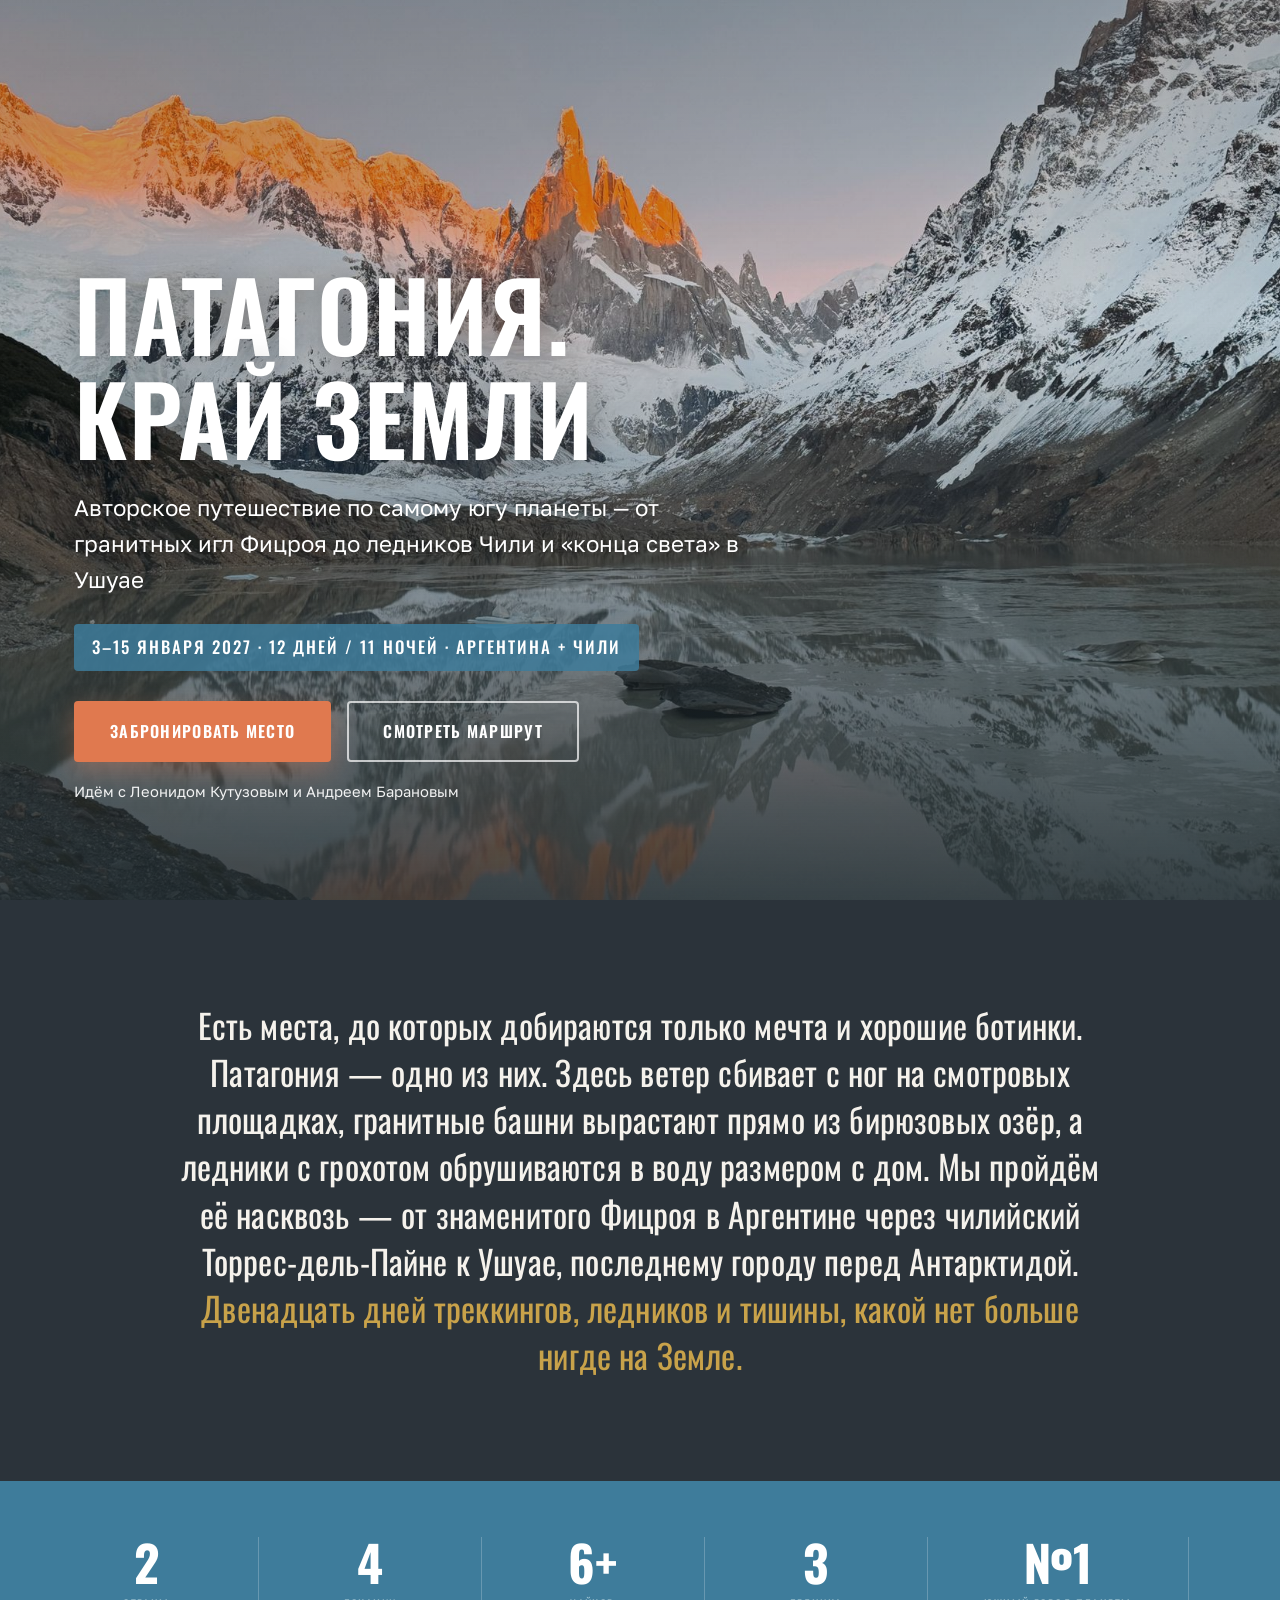
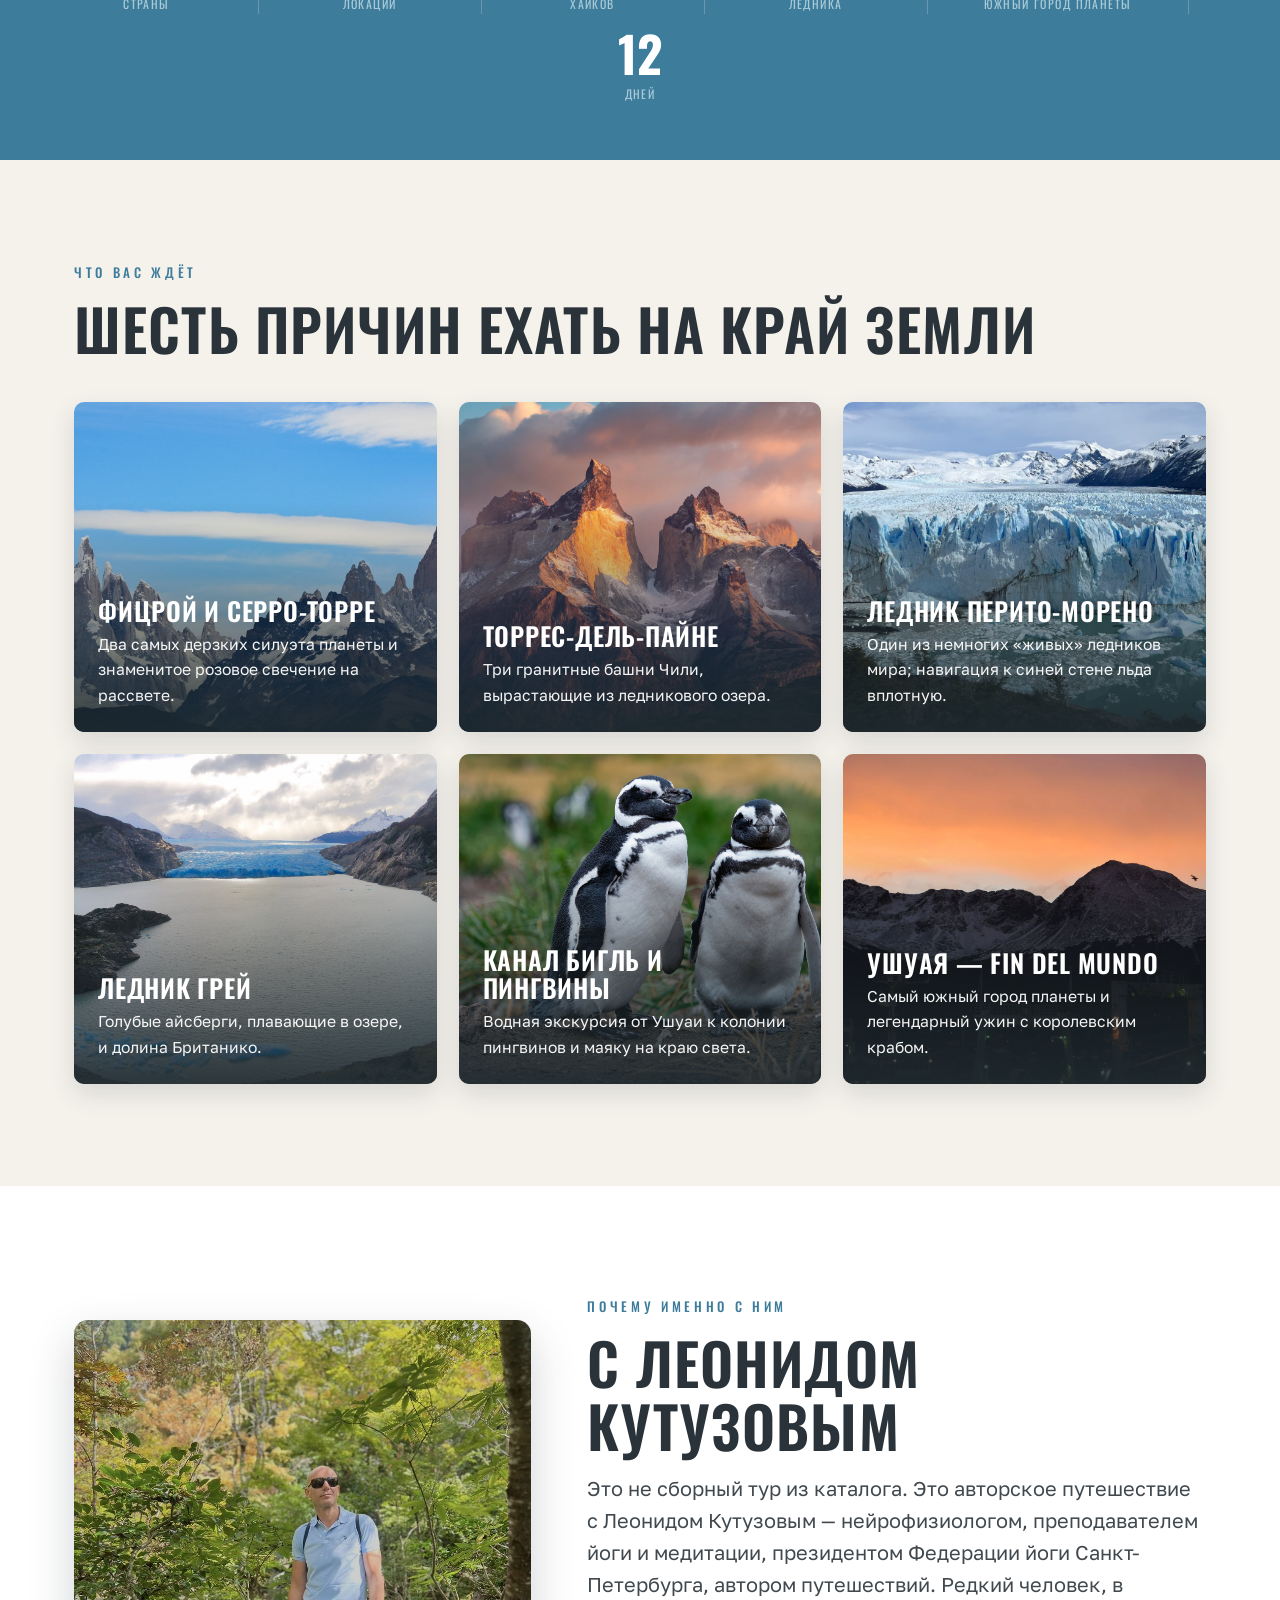
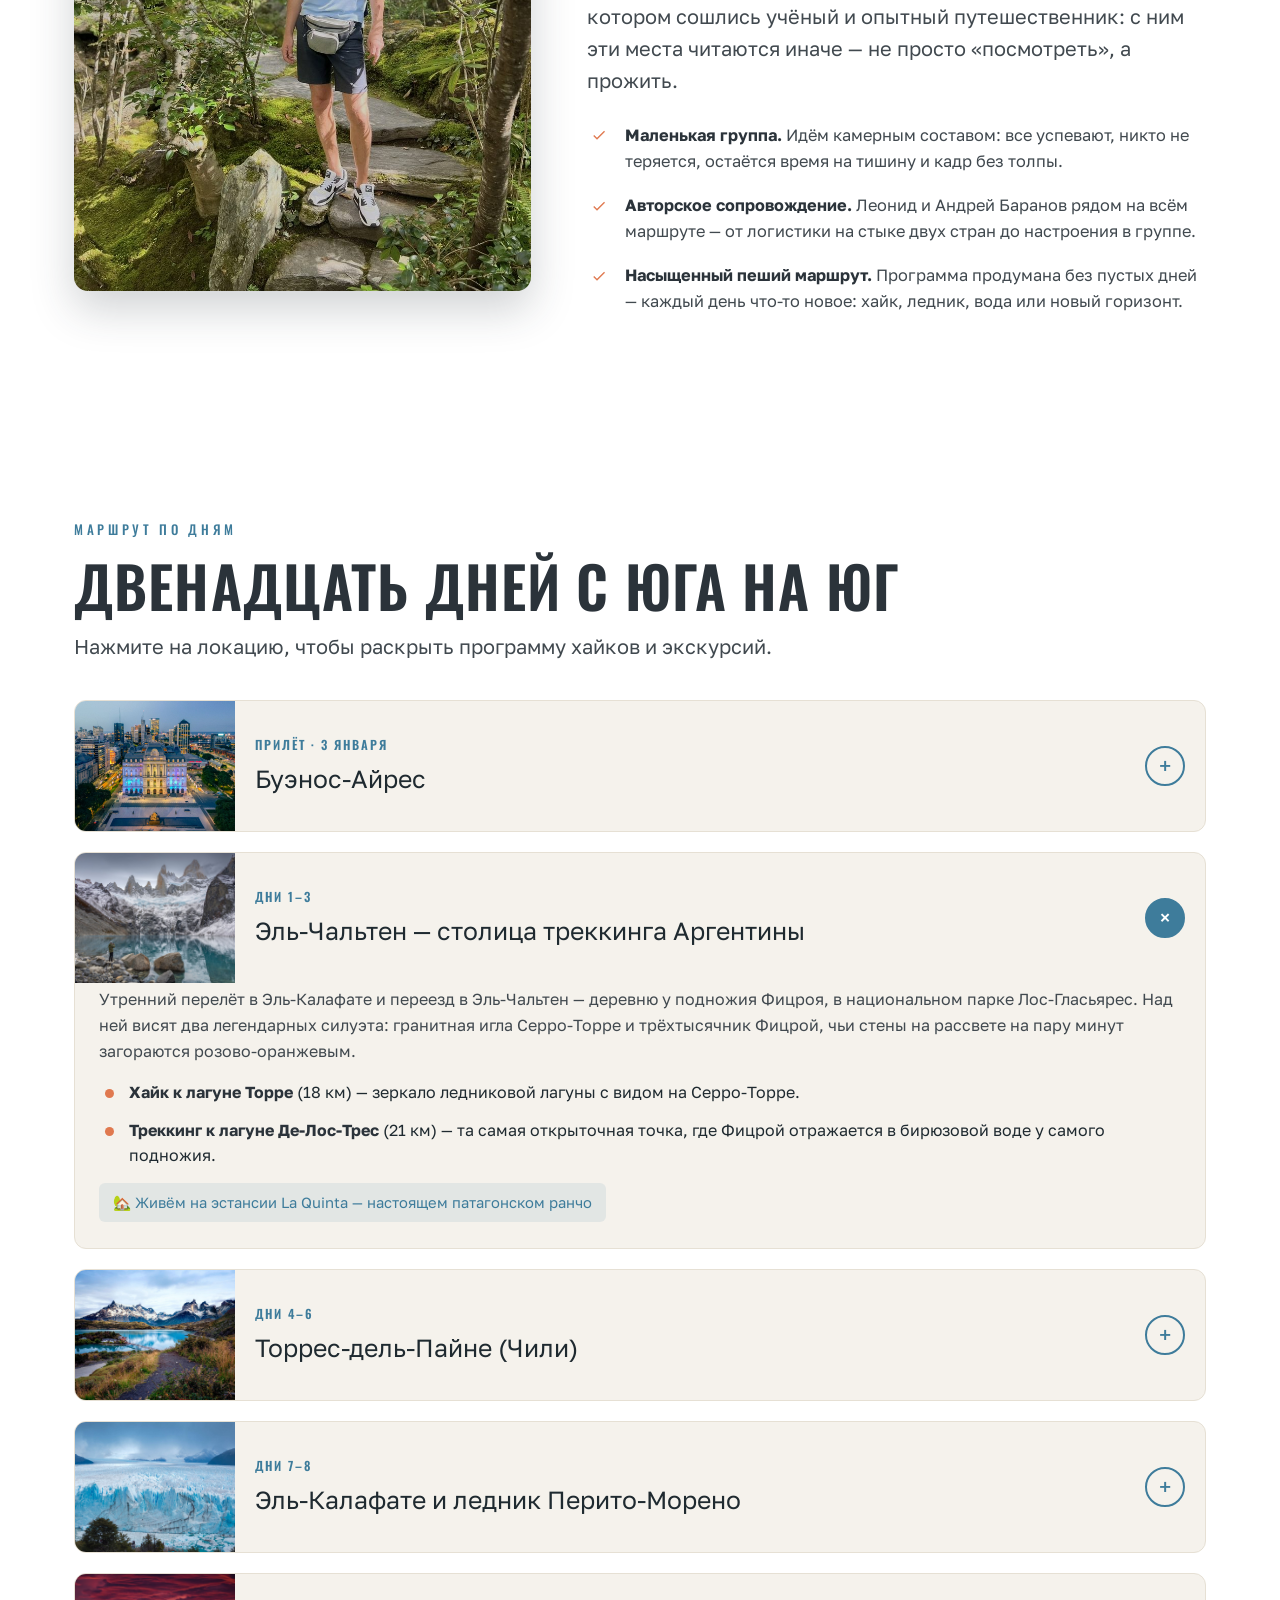
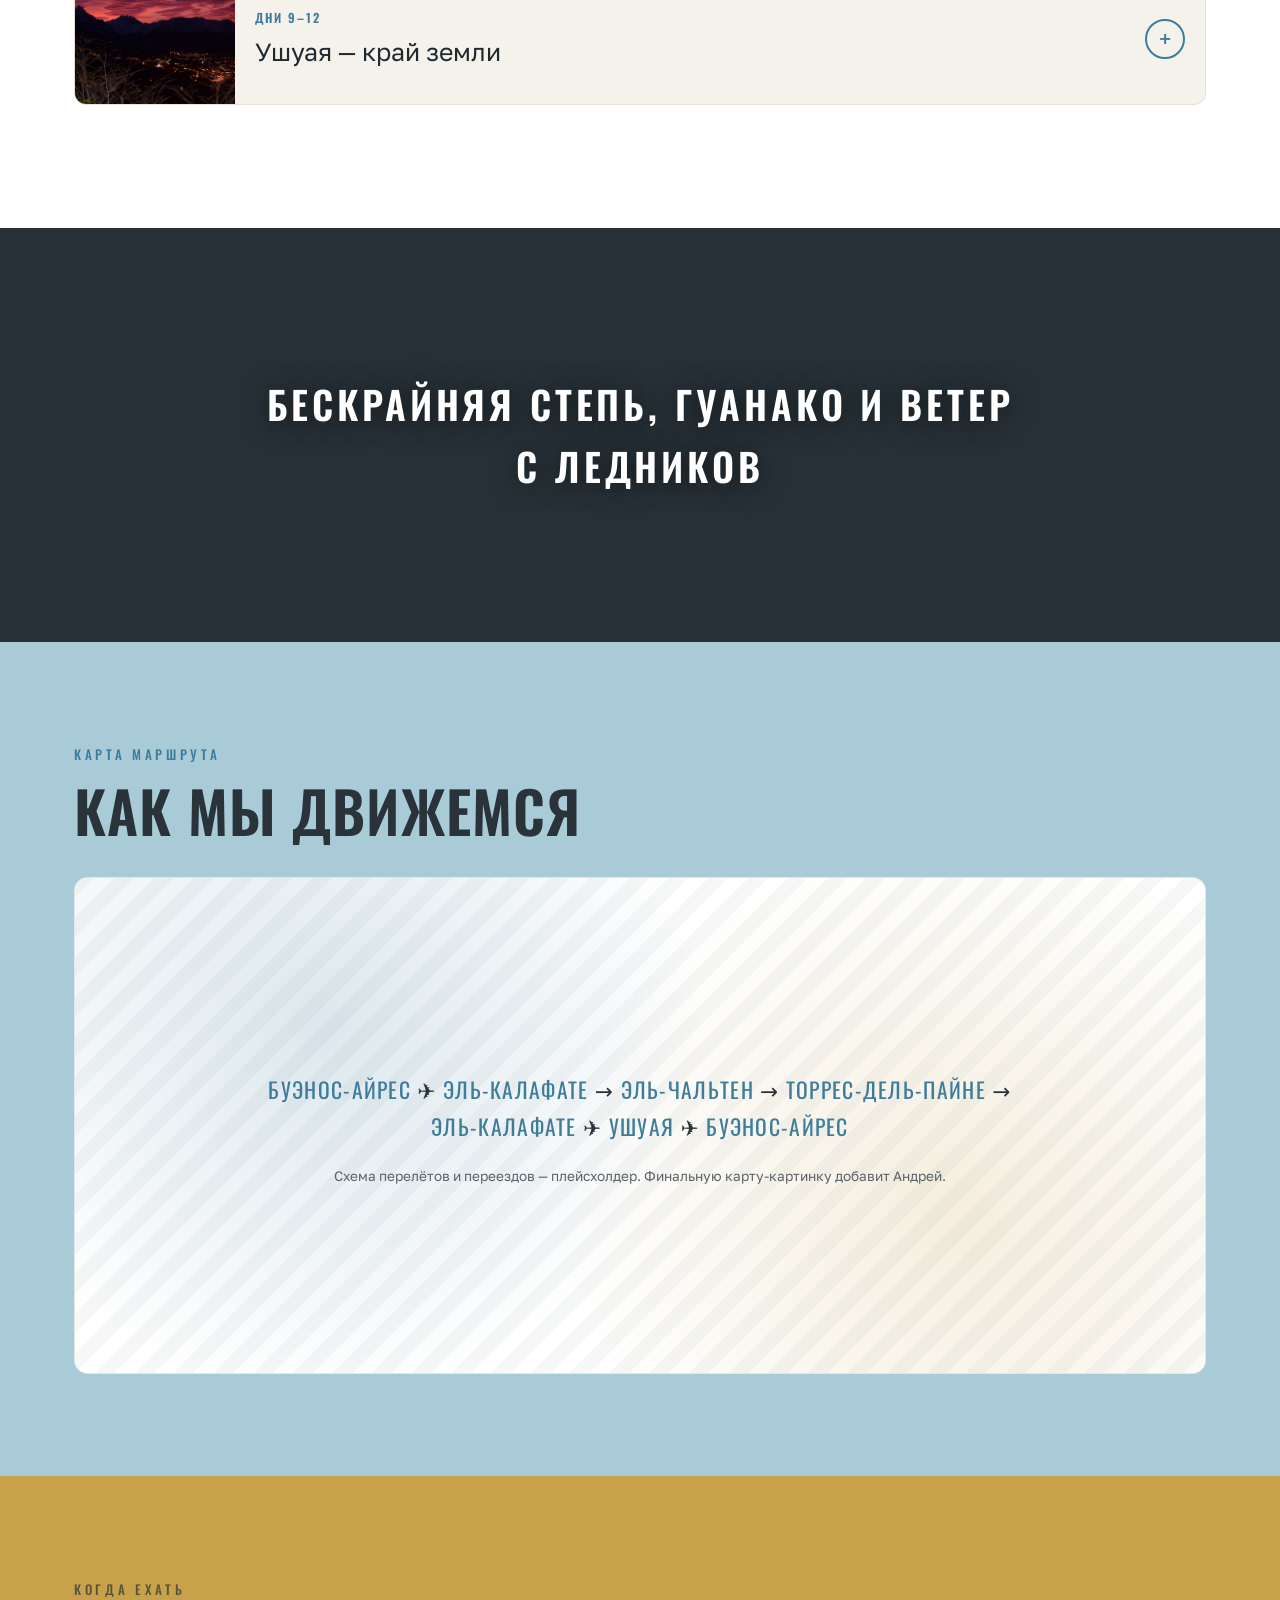
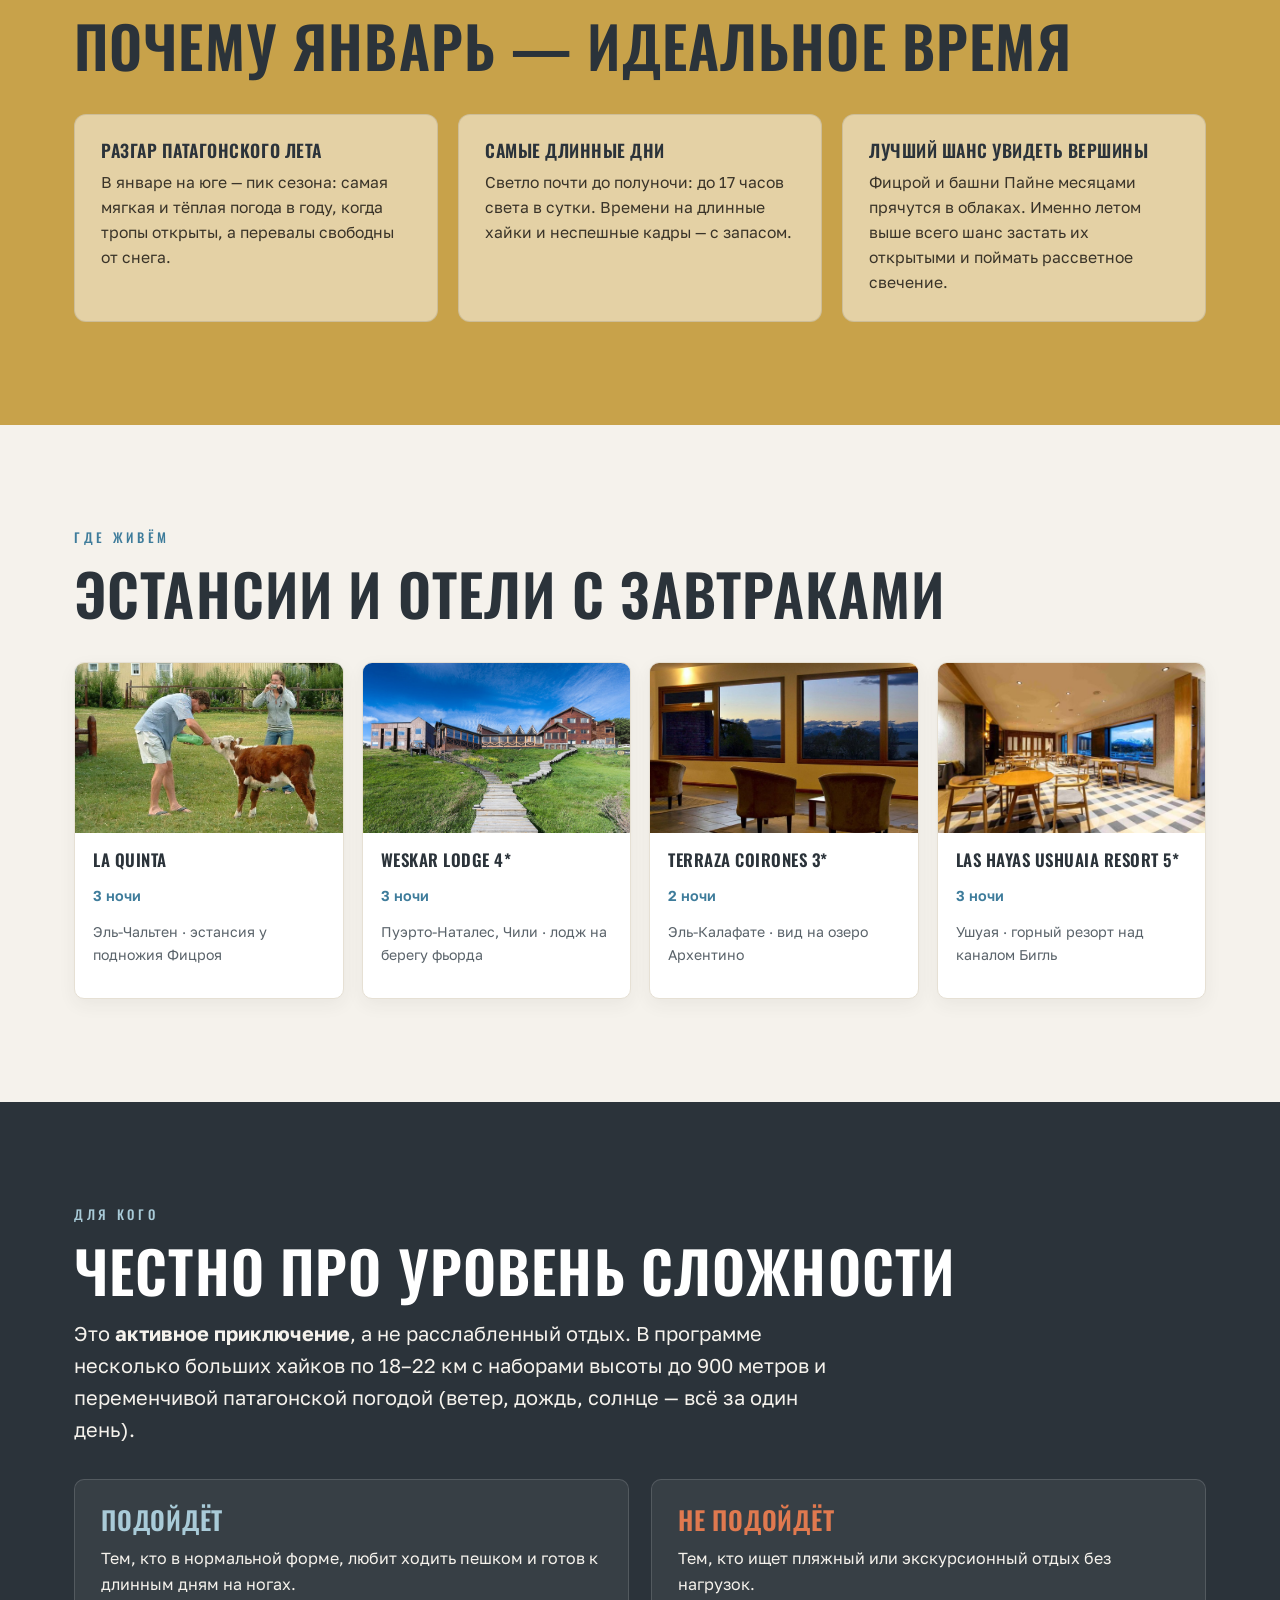
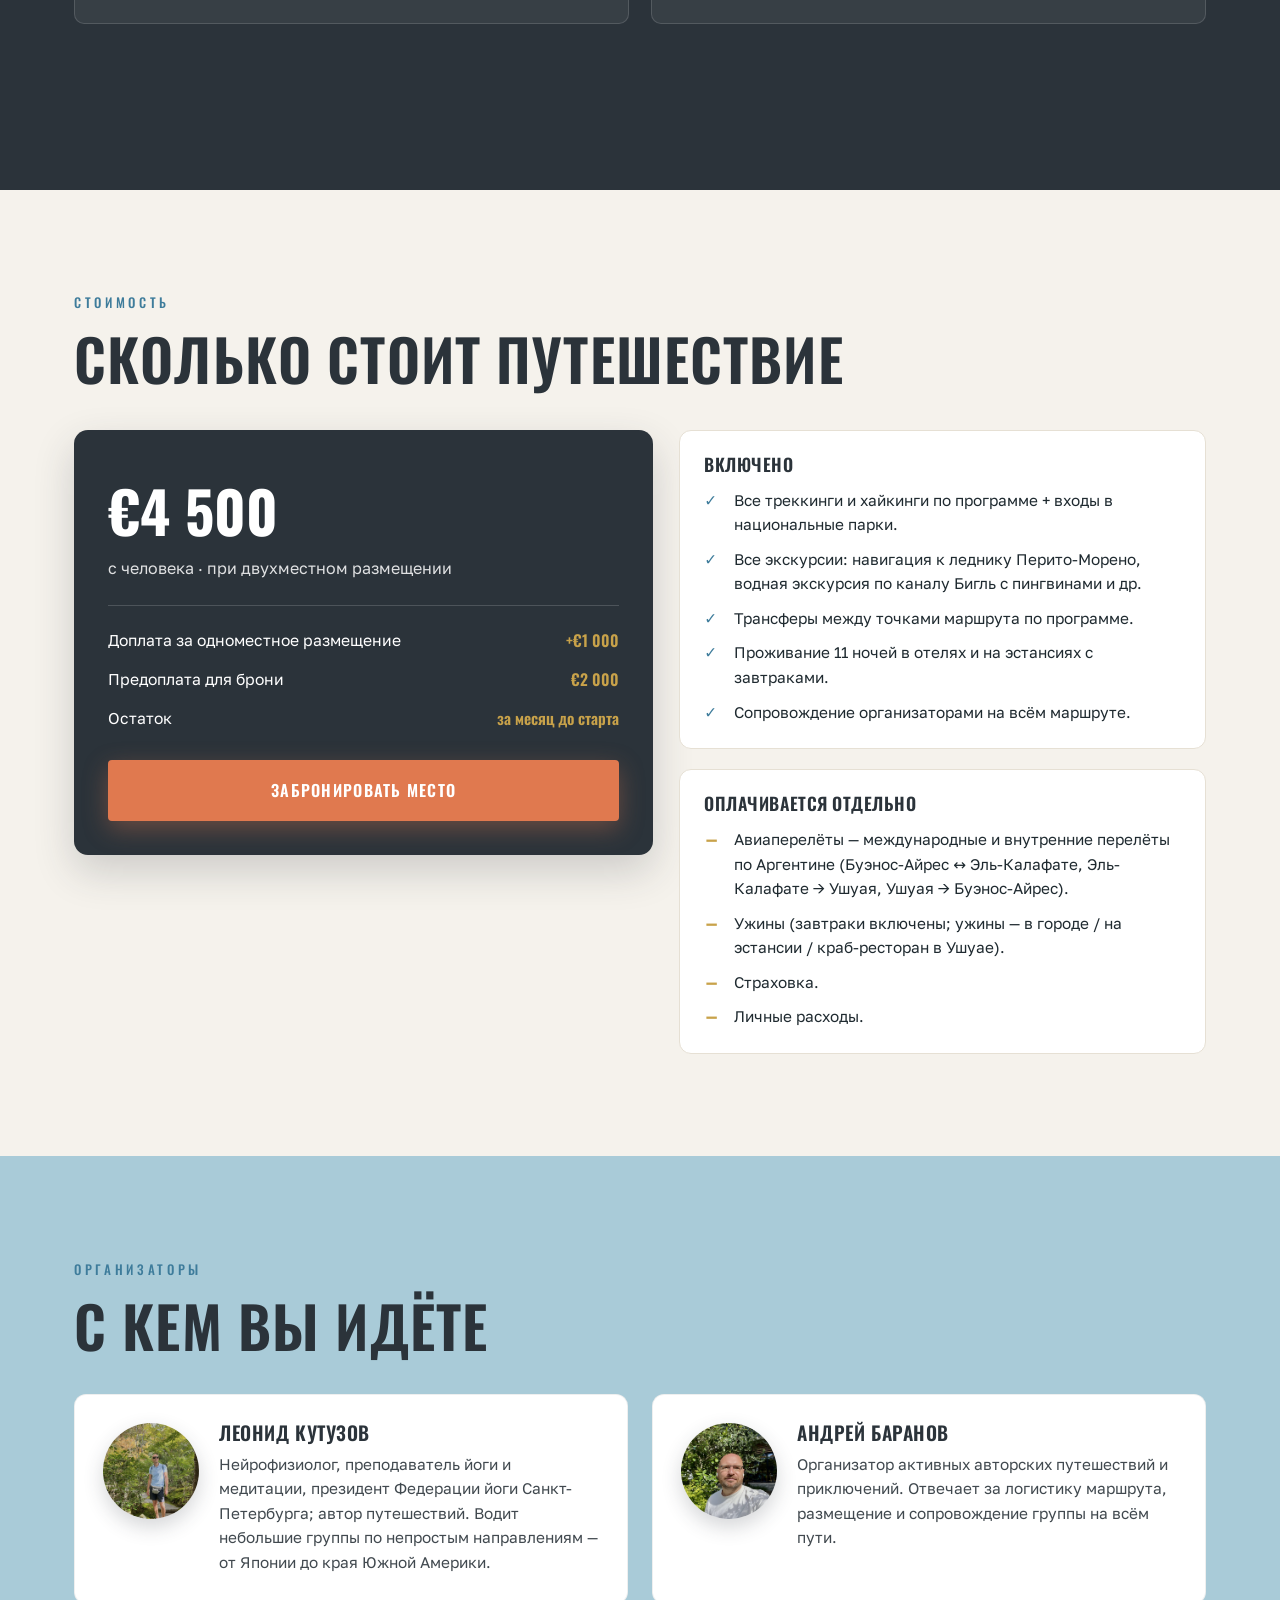
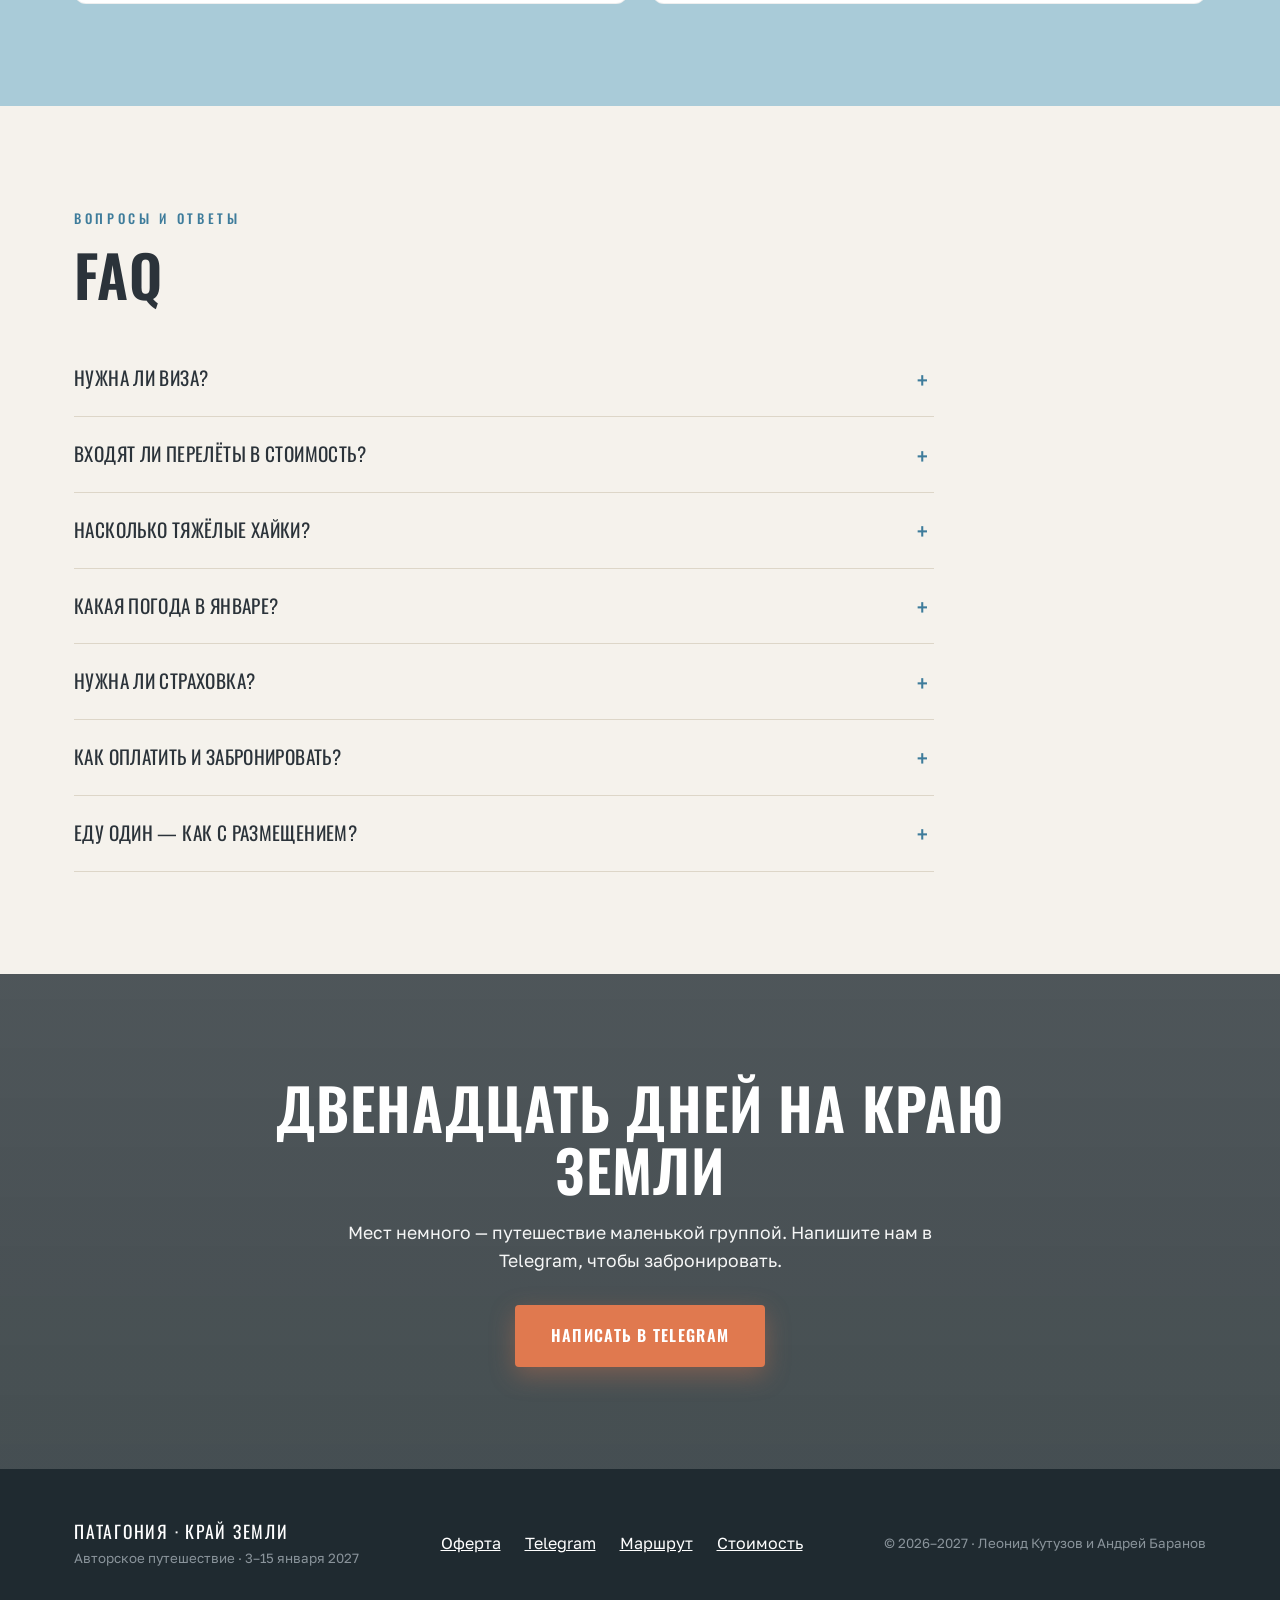
==== commit e5a89c56: "Патагония: фотосет по мастер-ТЗ v3, отели Weskar и Las Hayas - Полный набор фото по таблице 4.1: her" ====
--- a/patagonia/index.html
+++ b/patagonia/index.html
@@ -5,12 +5,12 @@
   <meta name="viewport" content="width=device-width, initial-scale=1">
 
   <title>Патагония — авторское путешествие · 3–15 января 2027 · Аргентина и Чили</title>
-  <meta name="description" content="12 дней на краю земли: Фицрой, Торрес-дель-Пайне, ледник Перито-Морено, Ушуая. Треккинги, ледники, авторское сопровождение. Январь 2027.">
+  <meta name="description" content="12 дней на краю земли: Фицрой, Торрес-дель-Пайне, ледник Перито-Морено, Ушуая. Треккинги, ледники, авторское сопровождение с Леонидом Кутузовым. Январь 2027.">
 
   <!-- Open Graph -->
   <meta property="og:title" content="Патагония. Край земли — авторское путешествие">
-  <meta property="og:description" content="12 дней на краю земли: Фицрой, Торрес-дель-Пайне, ледник Перито-Морено, Ушуая. Треккинги, ледники, авторское сопровождение. Январь 2027.">
-  <meta property="og:image" content="img/hero-fitzroy.jpg">
+  <meta property="og:description" content="12 дней на краю земли: Фицрой, Торрес-дель-Пайне, ледник Перито-Морено, Ушуая. Треккинги, ледники, авторское сопровождение с Леонидом Кутузовым. Январь 2027.">
+  <meta property="og:image" content="img/hero-fitzroy-sunrise.jpg">
   <meta property="og:type" content="website">
   <meta property="og:locale" content="ru_RU">
 
@@ -33,7 +33,7 @@
       "name": "Патагония (Аргентина и Чили)",
       "address": "Аргентина, Чили"
     },
-    "image": "img/hero-fitzroy.jpg",
+    "image": "img/hero-fitzroy-sunrise.jpg",
     "offers": {
       "@type": "Offer",
       "price": "4500",
@@ -153,7 +153,7 @@
     }
     .hero::before{
       content:""; position:absolute; inset:0; z-index:0;
-      background:url('img/hero-fitzroy.jpg') center 30%/cover no-repeat;
+      background:url('img/hero-fitzroy-sunrise.jpg') center 30%/cover no-repeat;
       transform:scale(1.04);
       animation:heroZoom 24s ease-out forwards;
     }
@@ -292,6 +292,10 @@
       font-size:.92rem; color:var(--glacier);
       background:rgba(62,124,155,.1);
       padding:8px 14px; border-radius:6px;
+    }
+    .loc__img{
+      width:100%; max-height:280px; object-fit:cover;
+      border-radius:10px; margin:4px 0 16px;
     }
     /* details marker reset */
     .loc summary{ list-style:none; }
@@ -560,7 +564,7 @@
         <a class="btn btn-primary" href="https://t.me/vsemaya" target="_blank" rel="noopener" data-tg>Забронировать место</a>
         <a class="btn btn-ghost" href="#route">Смотреть маршрут</a>
       </div>
-      <p class="hero__org">Организаторы — Леонид Кутузов и Андрей Баранов</p>
+      <p class="hero__org">Идём с Леонидом Кутузовым и Андреем Барановым</p>
     </div>
   </header>
 
@@ -599,7 +603,7 @@
       </div>
       <div class="grid-highlights">
         <article class="hcard reveal">
-          <img src="img/laguna-de-los-tres.jpg" alt="Гранитные иглы Фицроя и Серро-Торре на рассвете">
+          <img src="img/fitzroy-cerro-torre.jpg" alt="Гранитные иглы Фицроя и Серро-Торре на рассвете">
           <div class="hcard__body"><h3>Фицрой и Серро-Торре</h3><p>Два самых дерзких силуэта планеты и знаменитое розовое свечение на рассвете.</p></div>
         </article>
         <article class="hcard reveal">
@@ -619,7 +623,7 @@
           <div class="hcard__body"><h3>Канал Бигль и пингвины</h3><p>Водная экскурсия от Ушуаи к колонии пингвинов и маяку на краю света.</p></div>
         </article>
         <article class="hcard reveal">
-          <img src="img/ushuaia-fin-del-mundo.jpg" alt="Ушуая — самый южный город планеты">
+          <img src="img/ushuaia-town.jpg" alt="Ушуая — самый южный город планеты">
           <div class="hcard__body"><h3>Ушуая — Fin del Mundo</h3><p>Самый южный город планеты и легендарный ужин с королевским крабом.</p></div>
         </article>
       </div>
@@ -636,11 +640,11 @@
         <div class="reveal">
           <p class="eyebrow">Почему именно с ним</p>
           <h2>С Леонидом Кутузовым</h2>
+          <p class="lead" style="margin-top:16px;color:#41494f;">Это не сборный тур из каталога. Это авторское путешествие с Леонидом Кутузовым — нейрофизиологом, преподавателем йоги и медитации, президентом Федерации йоги Санкт-Петербурга, автором путешествий. Редкий человек, в котором сошлись учёный и опытный путешественник: с ним эти места читаются иначе — не просто «посмотреть», а прожить.</p>
           <ul class="why__list">
-            <li><strong>Не турфирма, а автор.</strong> Маршрут собран лично под небольшую группу — без касс, больших автобусов и галочек, с настоящим погружением в место.</li>
-            <li><strong>Опыт авторских экспедиций.</strong> За плечами — собственные путешествия по Японии и другим непростым направлениям; логистика на стыке Аргентины и Чили продумана до мелочей.</li>
             <li><strong>Маленькая группа.</strong> Идём камерным составом: все успевают, никто не теряется, остаётся время на тишину и кадр без толпы.</li>
-            <li><strong>Внимание к человеку.</strong> Нейрофизиолог по образованию — держит темп и состояние группы так, чтобы длинные хайки давались в радость, а не на пределе.</li>
+            <li><strong>Авторское сопровождение.</strong> Леонид и Андрей Баранов рядом на всём маршруте — от логистики на стыке двух стран до настроения в группе.</li>
+            <li><strong>Насыщенный пеший маршрут.</strong> Программа продумана без пустых дней — каждый день что-то новое: хайк, ледник, вода или новый горизонт.</li>
           </ul>
         </div>
       </div>
@@ -674,7 +678,7 @@
 
         <details class="loc reveal" open>
           <summary class="loc__head">
-            <img class="loc__photo" src="img/fitzroy-peaks.jpg" alt="Эль-Чальтен и Фицрой">
+            <img class="loc__photo" src="img/el-chalten-fitzroy.jpg" alt="Эль-Чальтен и Фицрой">
             <span class="loc__heading">
               <span class="loc__days">Дни 1–3</span>
               <span class="loc__title">Эль-Чальтен — столица треккинга Аргентины</span>
@@ -693,7 +697,7 @@
 
         <details class="loc reveal">
           <summary class="loc__head">
-            <img class="loc__photo" src="img/torres-del-paine.jpg" alt="Торрес-дель-Пайне в Чили">
+            <img class="loc__photo" src="img/torres-base.jpg" alt="Торрес-дель-Пайне в Чили">
             <span class="loc__heading">
               <span class="loc__days">Дни 4–6</span>
               <span class="loc__title">Торрес-дель-Пайне (Чили)</span>
@@ -706,13 +710,13 @@
               <li><strong>Хайк к подножию Las Torres</strong> (18–22 км, ~900 м набора) — к трём вертикальным башням над бирюзовым озером.</li>
               <li><strong>Паром + треккинг к Mirador Británico и леднику Грей</strong> — голубые айсберги в озере и панорама долины.</li>
             </ul>
-            <span class="loc__stay">🏡 Живём у входа в парк, на эстансии El Ovejero Patagónico</span>
+            <span class="loc__stay">🏡 Живём в Weskar Lodge 4* на берегу фьорда в Пуэрто-Наталес</span>
           </div>
         </details>
 
         <details class="loc reveal">
           <summary class="loc__head">
-            <img class="loc__photo" src="img/perito-moreno.jpg" alt="Ледник Перито-Морено">
+            <img class="loc__photo" src="img/perito-moreno-boat.jpg" alt="Ледник Перито-Морено">
             <span class="loc__heading">
               <span class="loc__days">Дни 7–8</span>
               <span class="loc__title">Эль-Калафате и ледник Перито-Морено</span>
@@ -729,7 +733,7 @@
 
         <details class="loc reveal">
           <summary class="loc__head">
-            <img class="loc__photo" src="img/beagle-penguins.jpg" alt="Ушуая и канал Бигль">
+            <img class="loc__photo" src="img/ushuaia-beagle.jpg" alt="Ушуая и канал Бигль">
             <span class="loc__heading">
               <span class="loc__days">Дни 9–12</span>
               <span class="loc__title">Ушуая — край земли</span>
@@ -743,7 +747,8 @@
               <li><strong>Хайк к леднику Охо-дель-Альбино</strong> мимо горы Пять Братьев (9 км, ~800 м набора).</li>
               <li><strong>Ужин с патагонским королевским крабом</strong> (king crab), которого ловят прямо в проливе.</li>
             </ul>
-            <span class="loc__stay">🏨 Отель Lennox Ushuaia 4* · 15 января — перелёт обратно в Буэнос-Айрес</span>
+            <img class="loc__img" src="img/king-crab-dinner.jpg" alt="Патагонский королевский краб — подача в ресторане Ушуаи">
+            <span class="loc__stay">🏨 Отель Las Hayas Ushuaia Resort 5* · 15 января — перелёт обратно в Буэнос-Айрес</span>
           </div>
         </details>
 
@@ -809,20 +814,20 @@
       </div>
       <div class="stay__grid">
         <article class="stay__card reveal">
-          <img src="img/fitzroy-waterfall.jpg" alt="Фицрой над Эль-Чальтеном — эстансия La Quinta">
-          <div class="pad"><h3>La Quinta</h3><p class="stay__nights">3 ночи</p><p class="stay__place">Эль-Чальтен · эстансия</p></div>
+          <img src="img/estancia-la-quinta.jpg" alt="Эстансия La Quinta у подножия Фицроя в Эль-Чальтене">
+          <div class="pad"><h3>La Quinta</h3><p class="stay__nights">3 ночи</p><p class="stay__place">Эль-Чальтен · эстансия у подножия Фицроя</p></div>
         </article>
         <article class="stay__card reveal">
-          <img src="img/torres-del-paine.jpg" alt="Эстансия El Ovejero Patagónico">
-          <div class="pad"><h3>El Ovejero Patagónico</h3><p class="stay__nights">3 ночи</p><p class="stay__place">Торрес-дель-Пайне, Чили · эстансия</p></div>
+          <img src="img/hotel-weskar-lodge.jpg" alt="Weskar Lodge на берегу фьорда в Пуэрто-Наталес">
+          <div class="pad"><h3>Weskar Lodge 4*</h3><p class="stay__nights">3 ночи</p><p class="stay__place">Пуэрто-Наталес, Чили · лодж на берегу фьорда</p></div>
         </article>
         <article class="stay__card reveal">
-          <img src="img/perito-moreno.jpg" alt="Отель Terraza Coirones">
-          <div class="pad"><h3>Terraza Coirones 3*</h3><p class="stay__nights">2 ночи</p><p class="stay__place">Эль-Калафате · отель</p></div>
+          <img src="img/hotel-terraza-coirones.jpg" alt="Отель Terraza Coirones с видом на озеро Архентино">
+          <div class="pad"><h3>Terraza Coirones 3*</h3><p class="stay__nights">2 ночи</p><p class="stay__place">Эль-Калафате · вид на озеро Архентино</p></div>
         </article>
         <article class="stay__card reveal">
-          <img src="img/ushuaia-fin-del-mundo.jpg" alt="Отель Lennox Ushuaia">
-          <div class="pad"><h3>Lennox Ushuaia 4*</h3><p class="stay__nights">3 ночи</p><p class="stay__place">Ушуая · отель</p></div>
+          <img src="img/hotel-las-hayas.jpg" alt="Las Hayas Ushuaia Resort над каналом Бигль">
+          <div class="pad"><h3>Las Hayas Ushuaia Resort 5*</h3><p class="stay__nights">3 ночи</p><p class="stay__place">Ушуая · горный резорт над каналом Бигль</p></div>
         </article>
       </div>
     </div>
@@ -905,7 +910,7 @@
           <img class="org__avatar" src="img/leonid-kutuzov.jpg" alt="Леонид Кутузов">
           <div>
             <h3>Леонид Кутузов</h3>
-            <p>Нейрофизиолог по образованию и автор экспедиционных путешествий. Водит небольшие группы по непростым направлениям — от Японии до края Южной Америки.</p>
+            <p>Нейрофизиолог, преподаватель йоги и медитации, президент Федерации йоги Санкт-Петербурга; автор путешествий. Водит небольшие группы по непростым направлениям — от Японии до края Южной Америки.</p>
           </div>
         </div>
         <div class="org__card reveal">
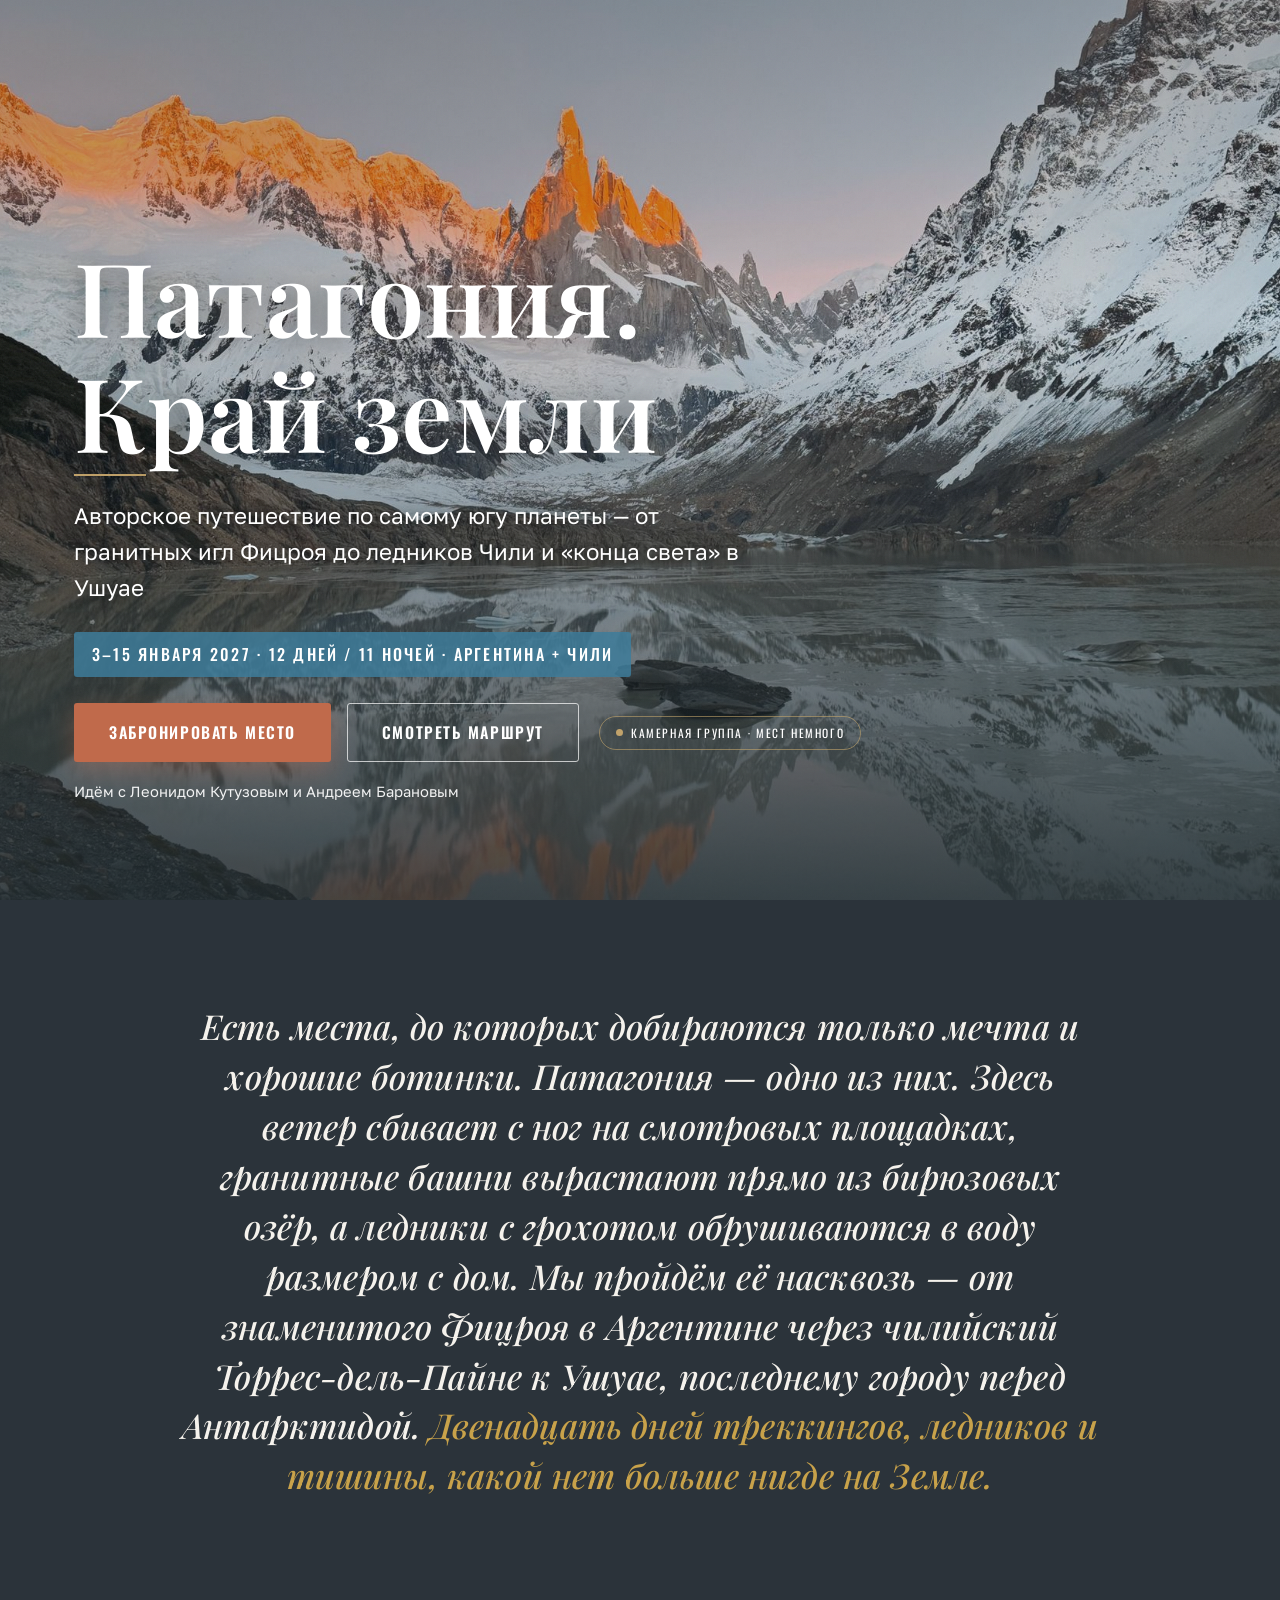
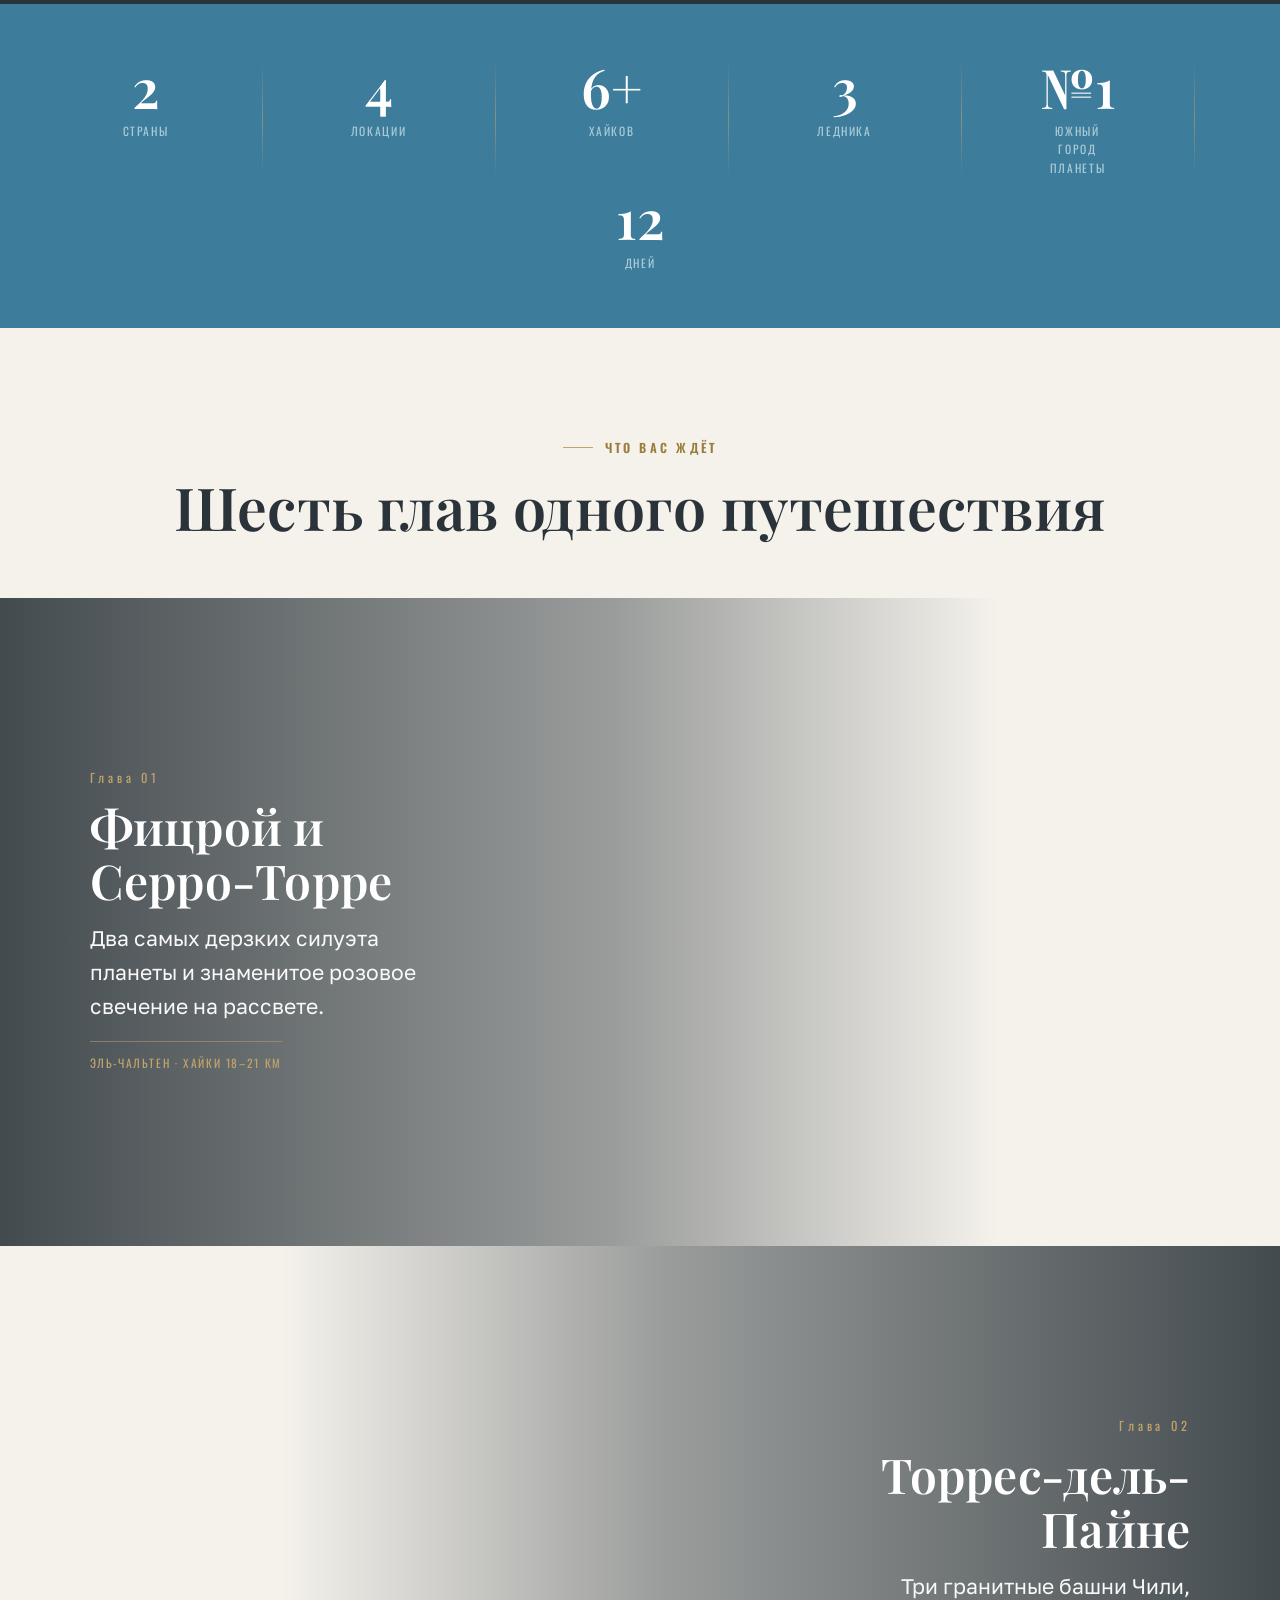
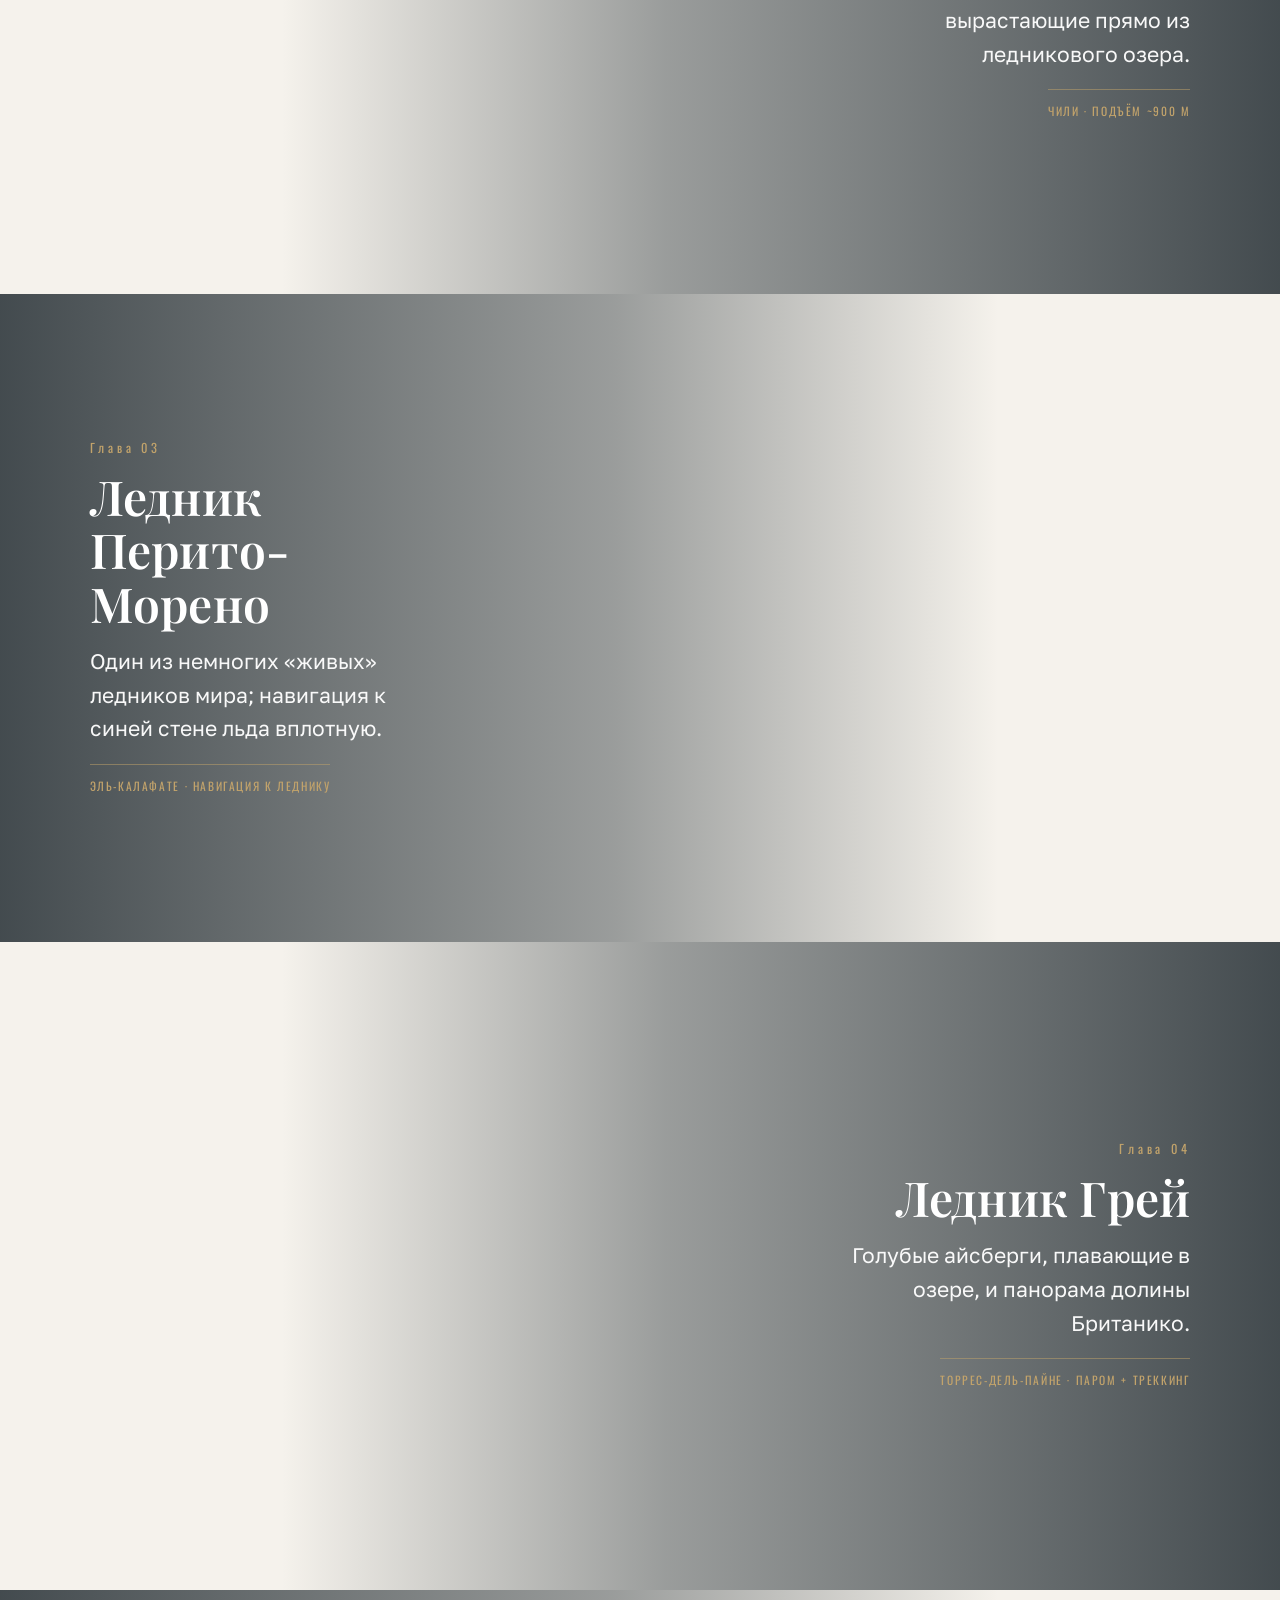
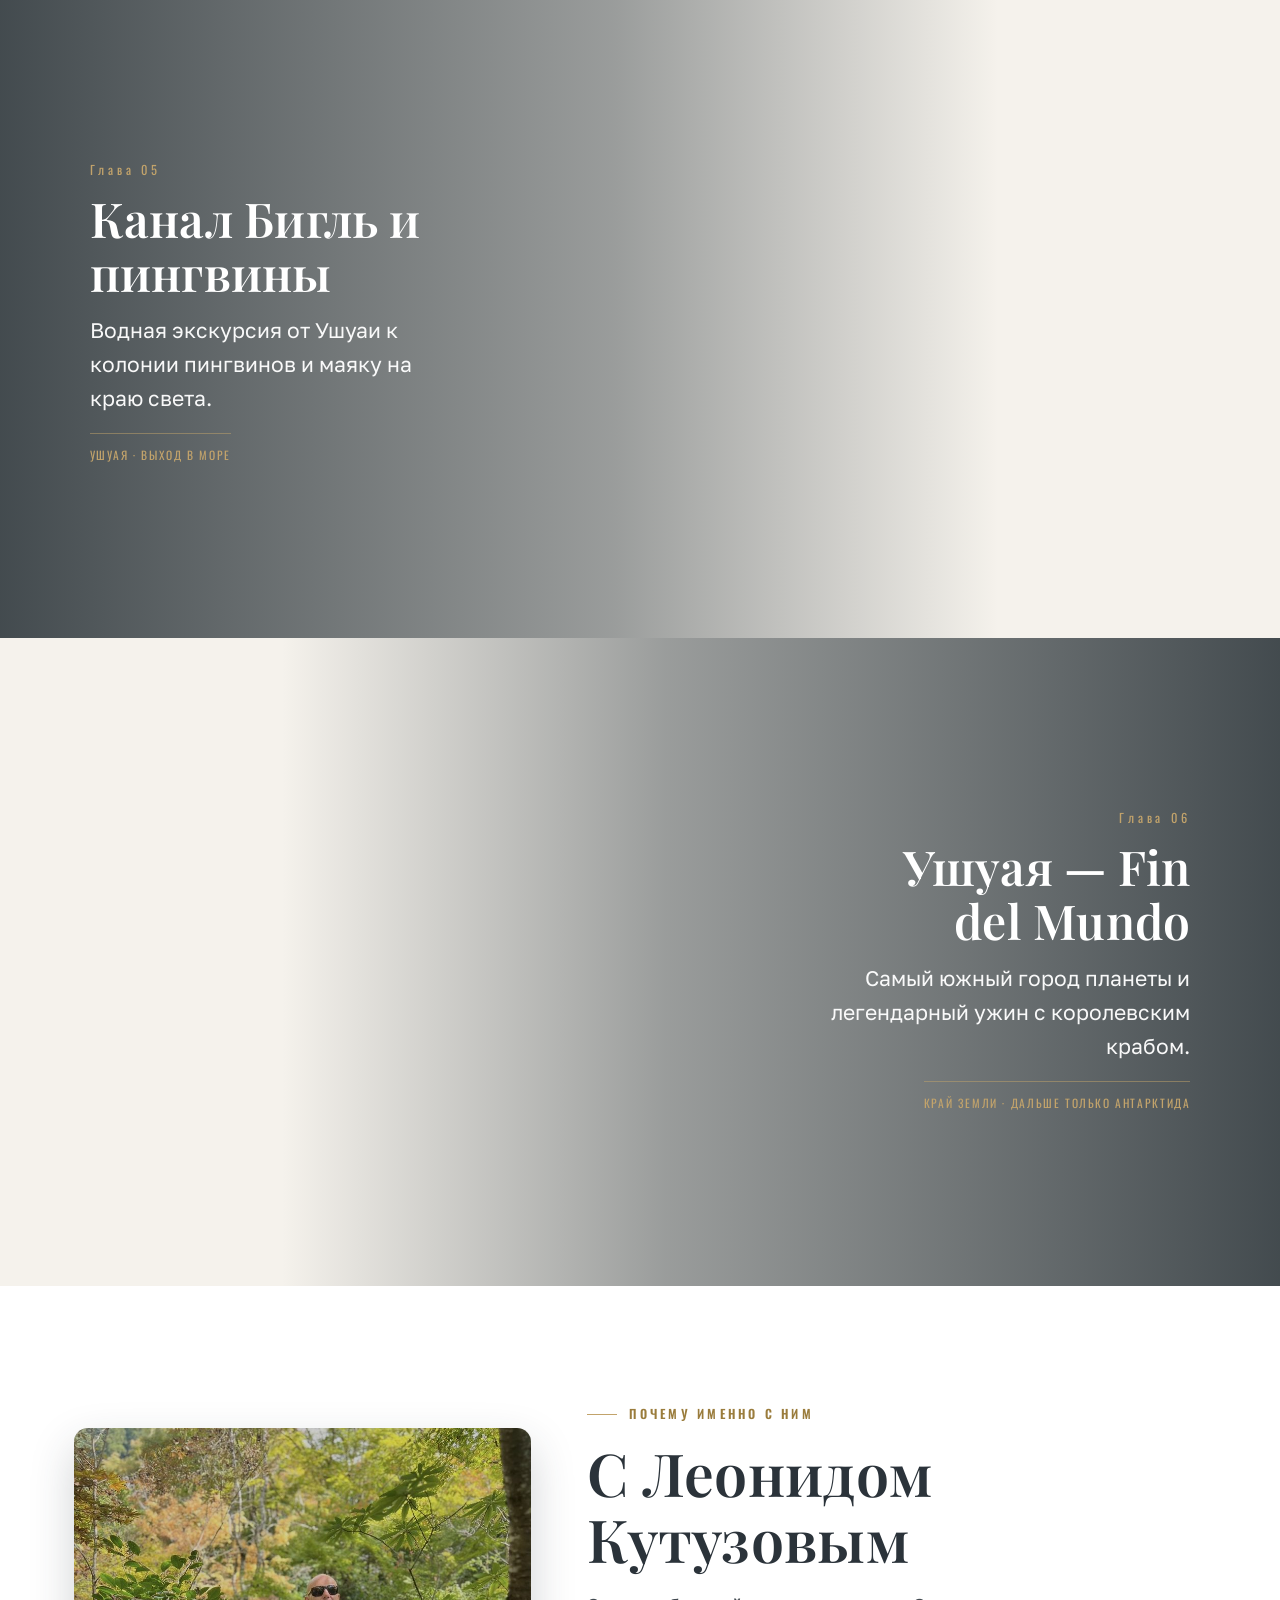
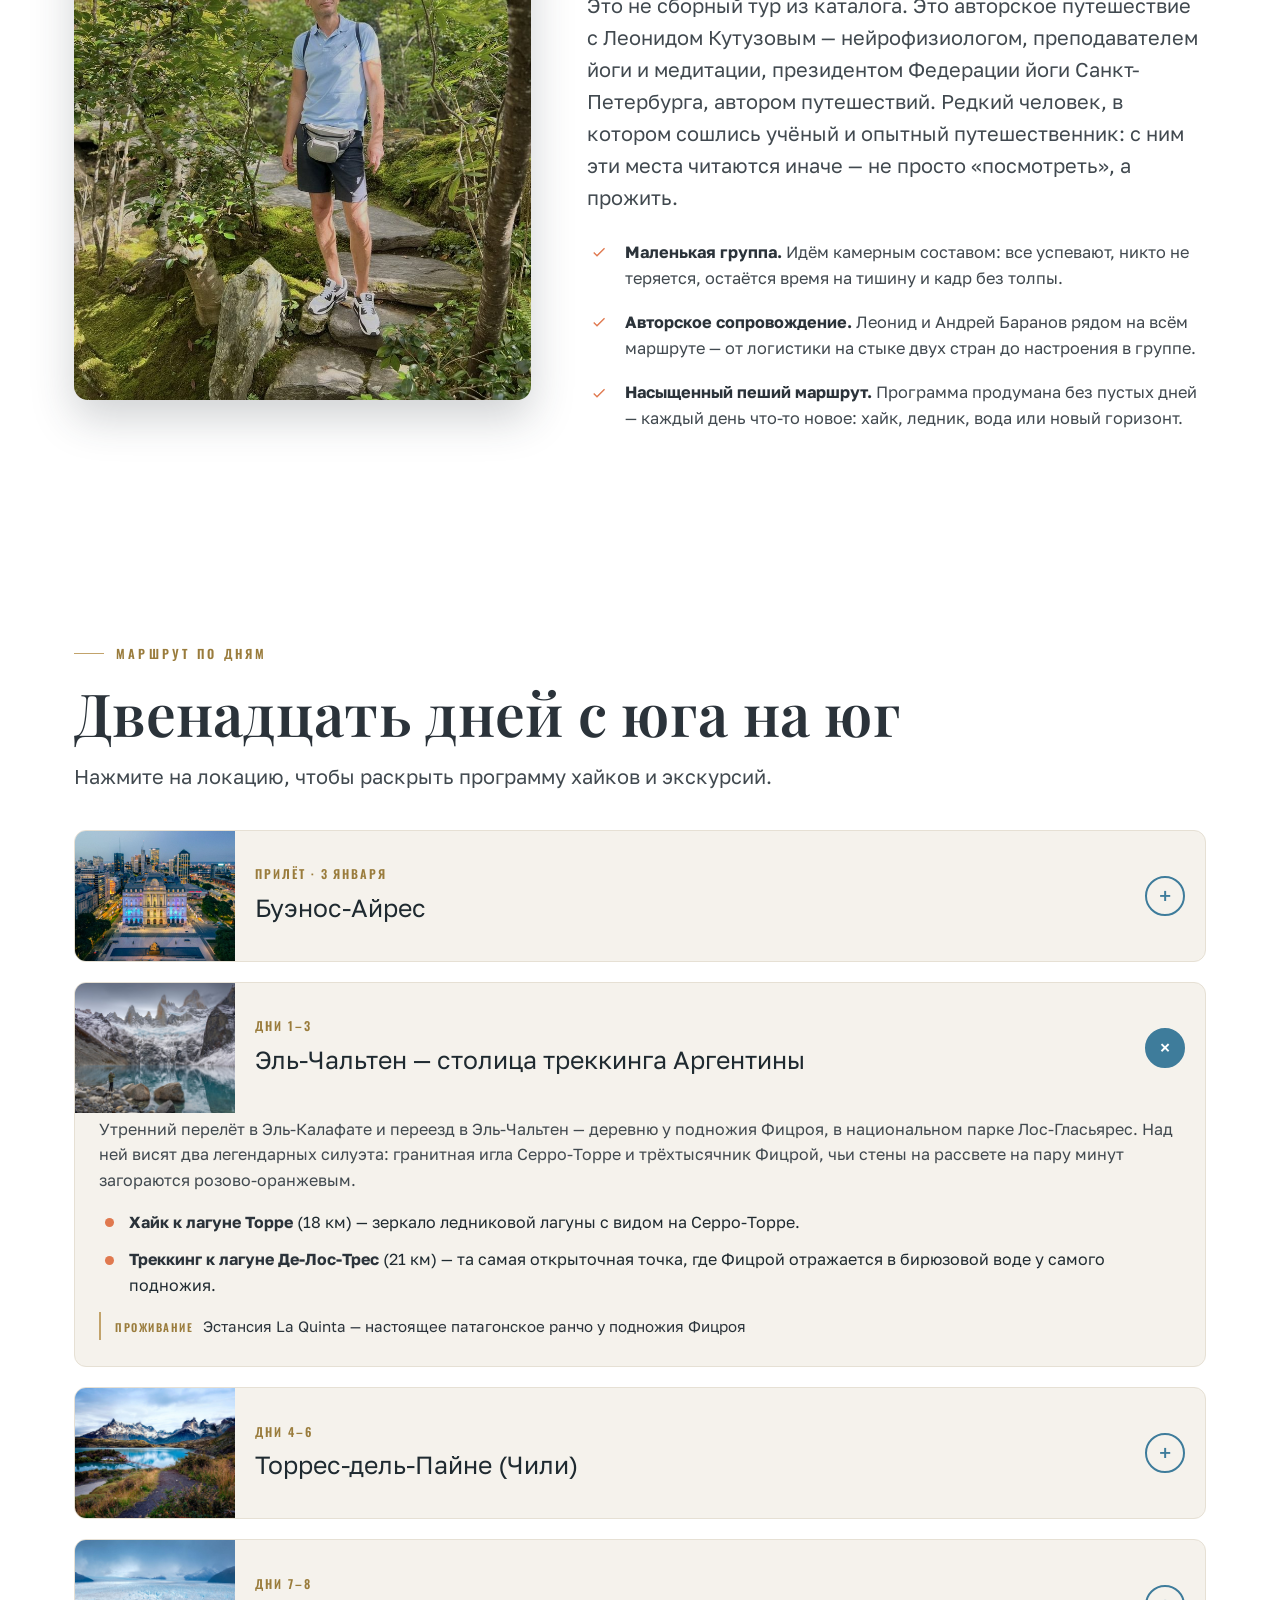
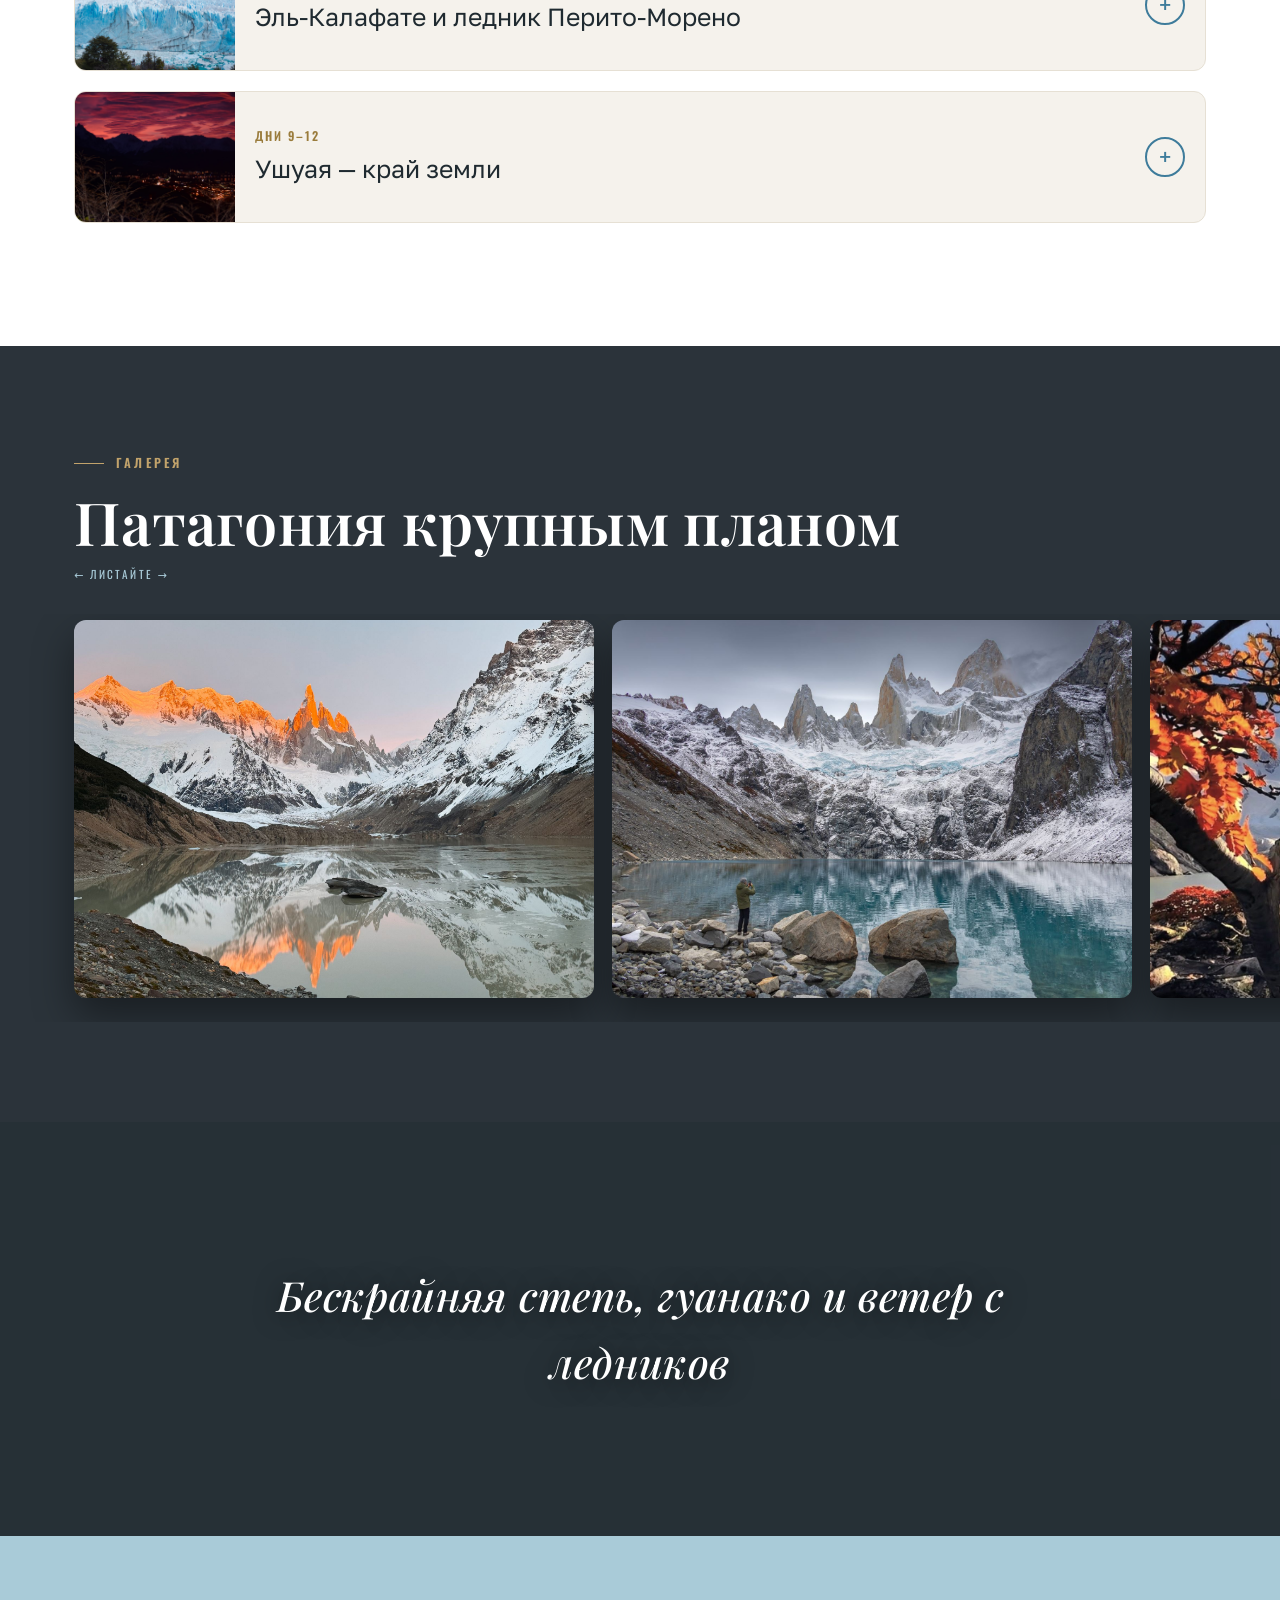
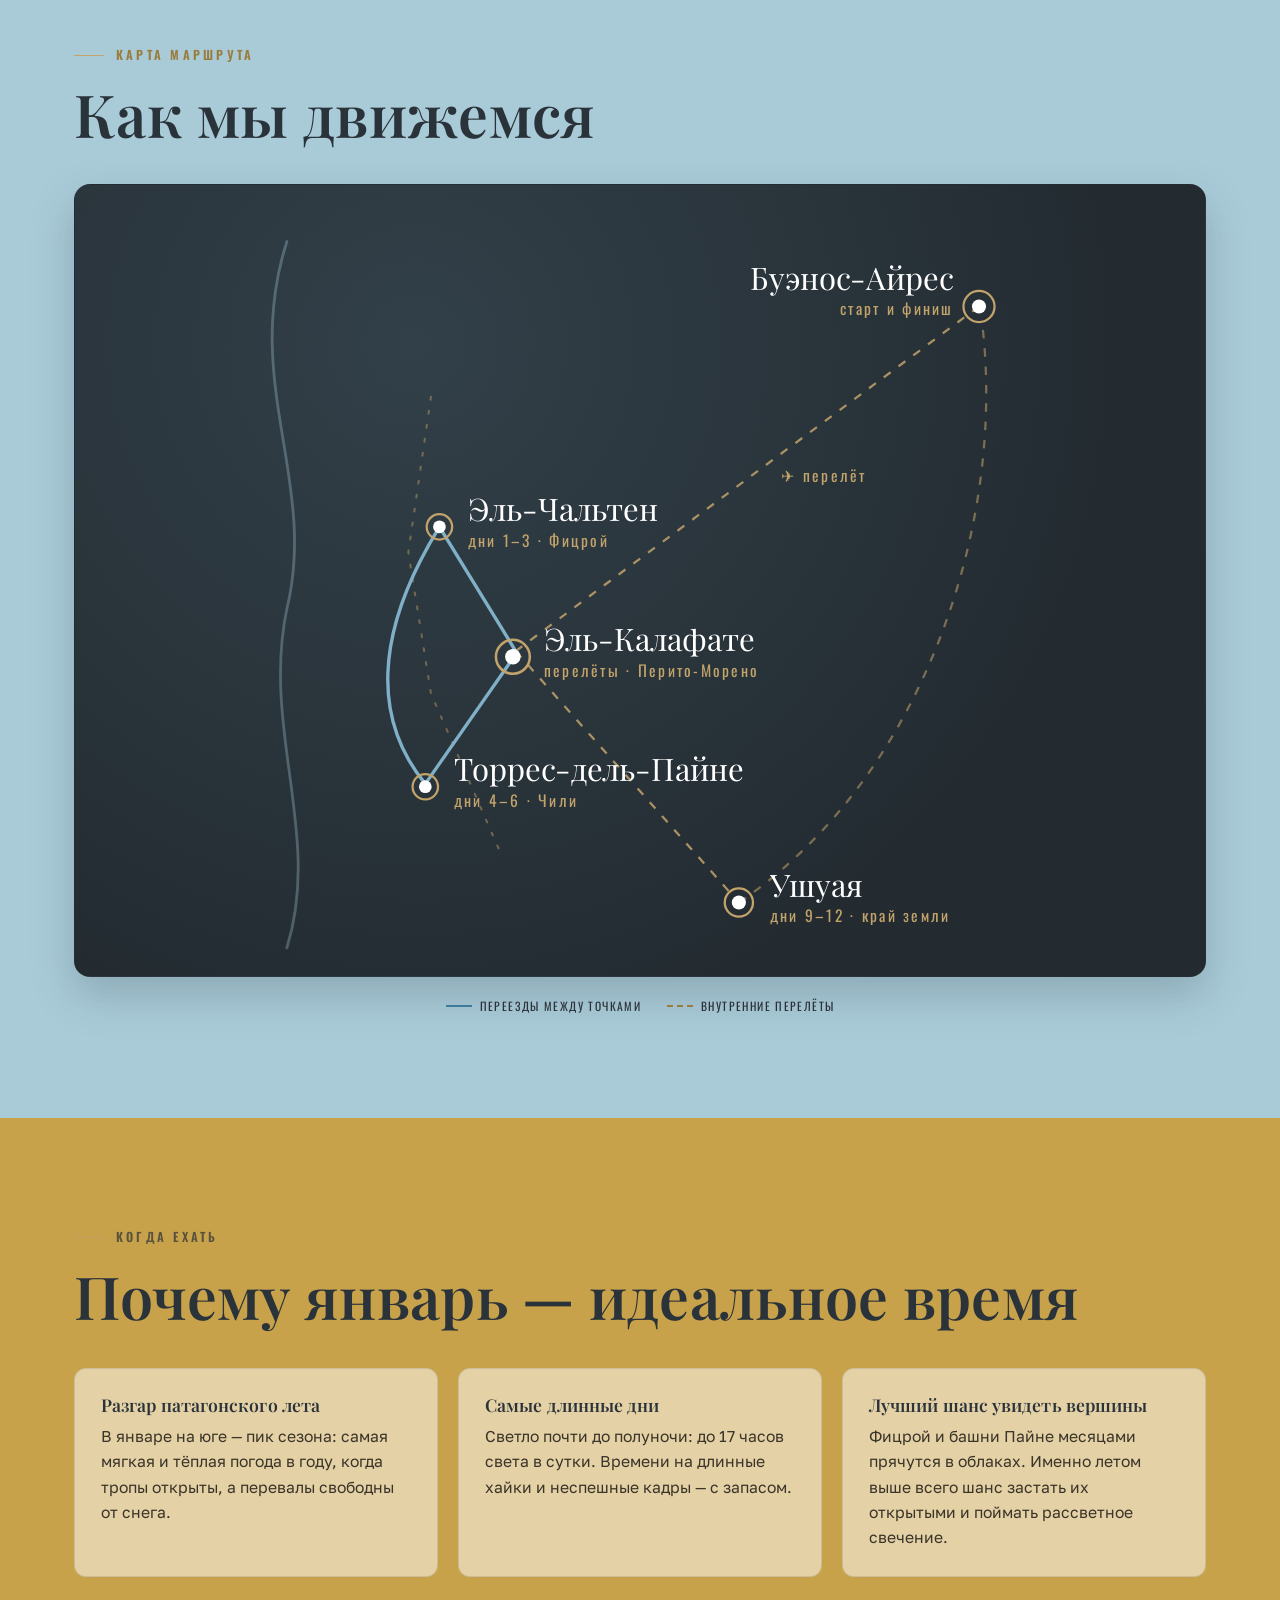
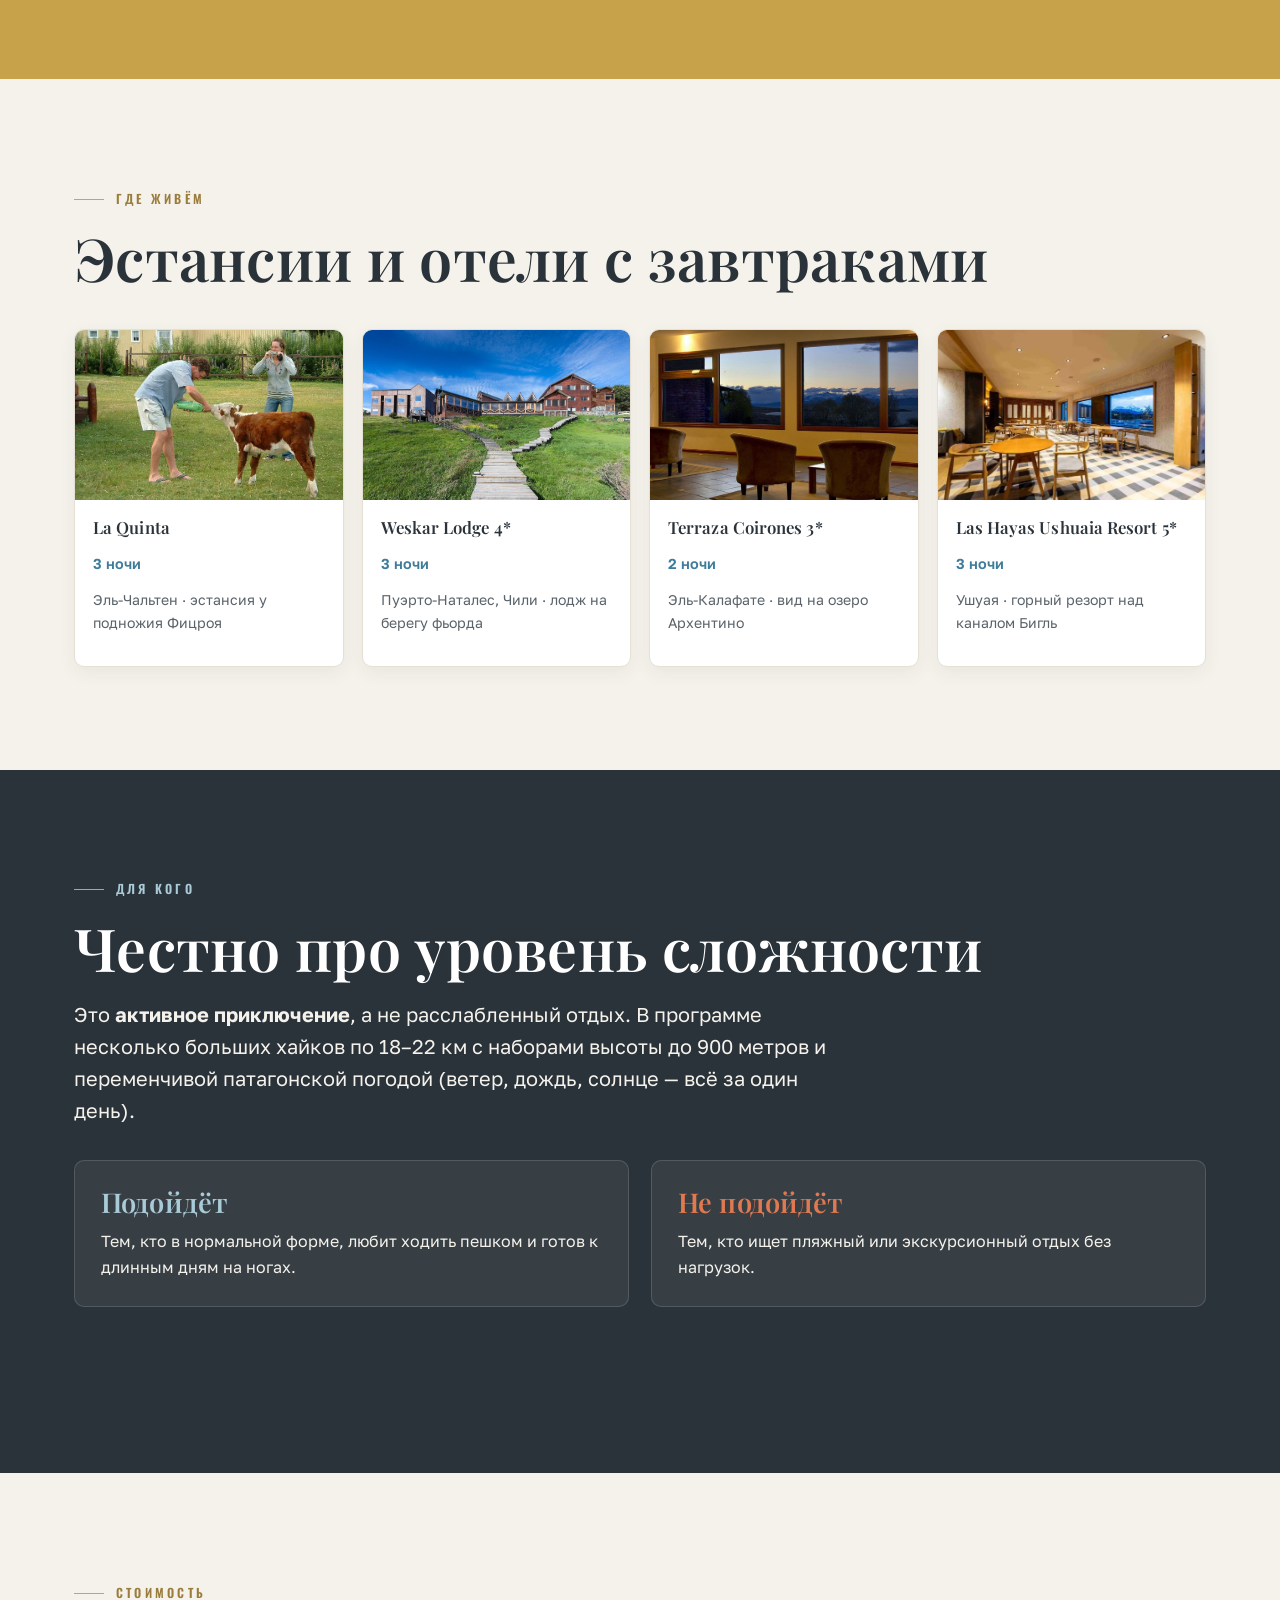
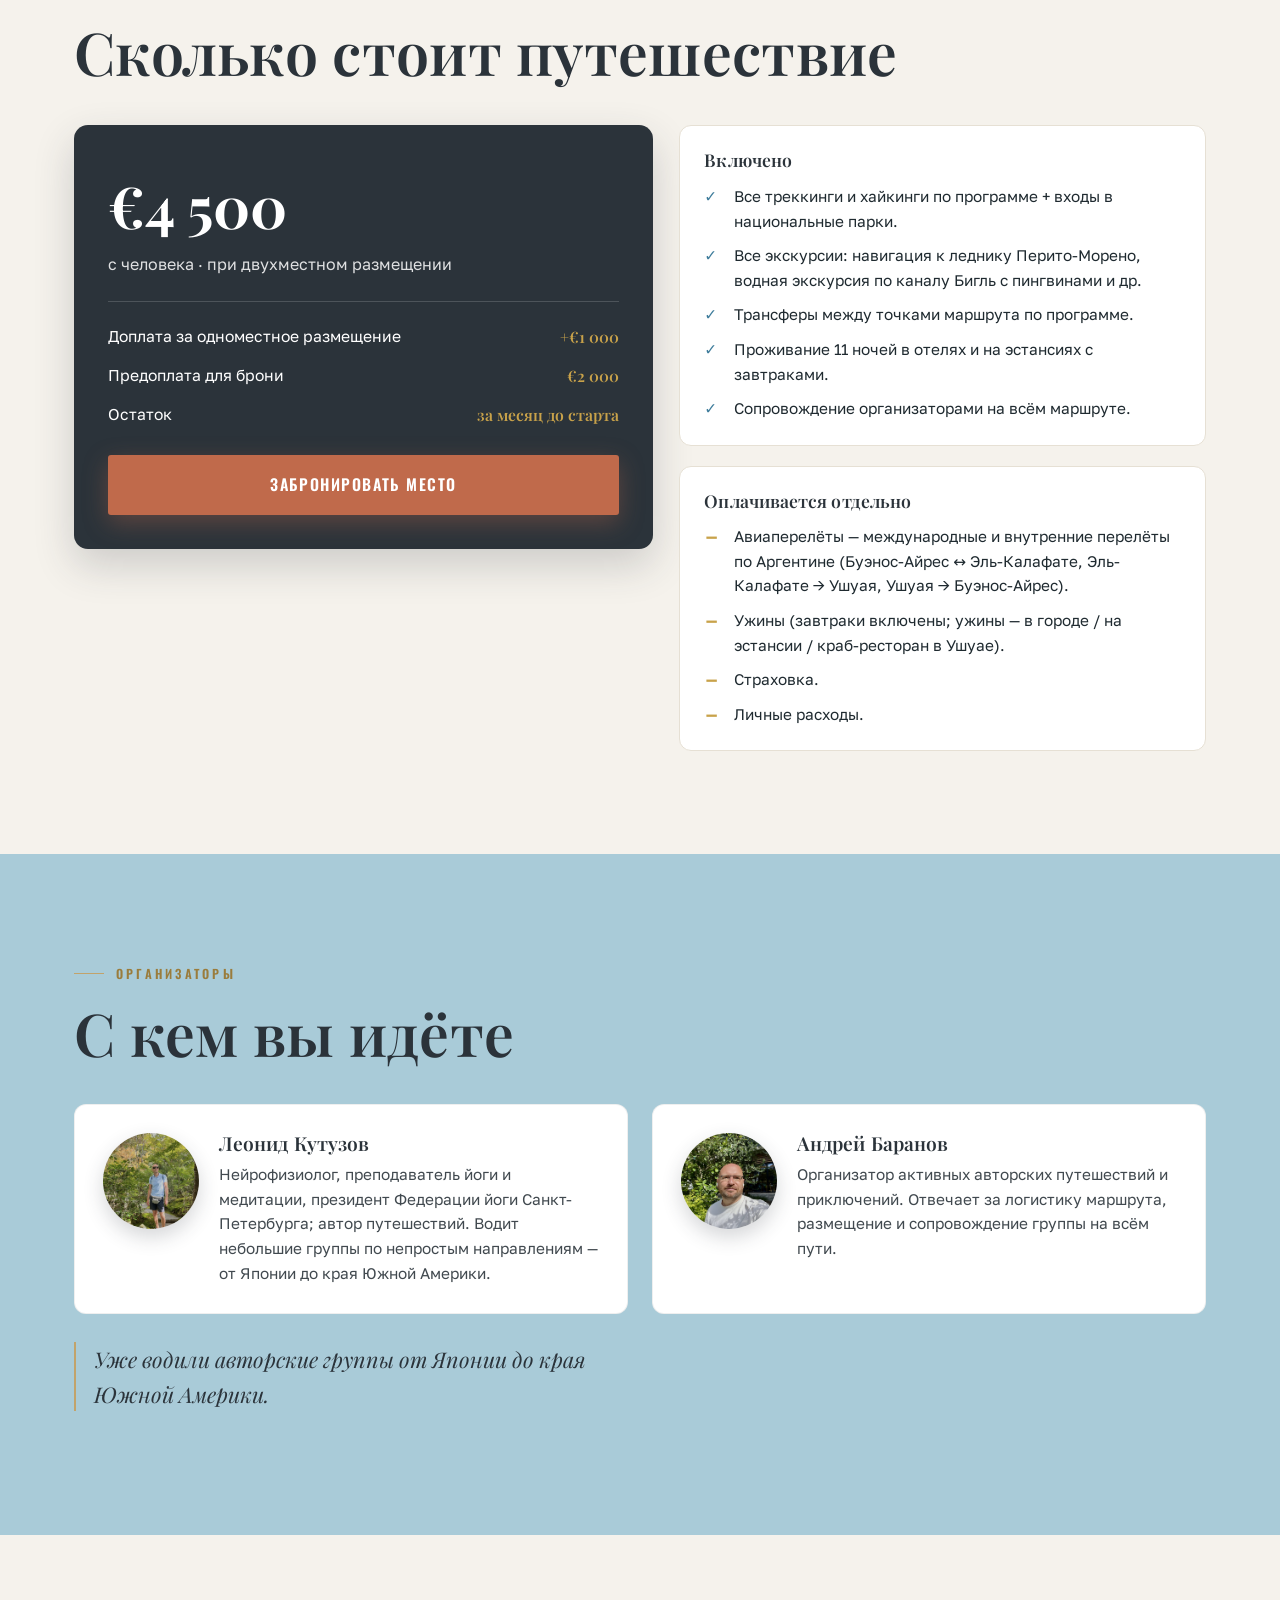
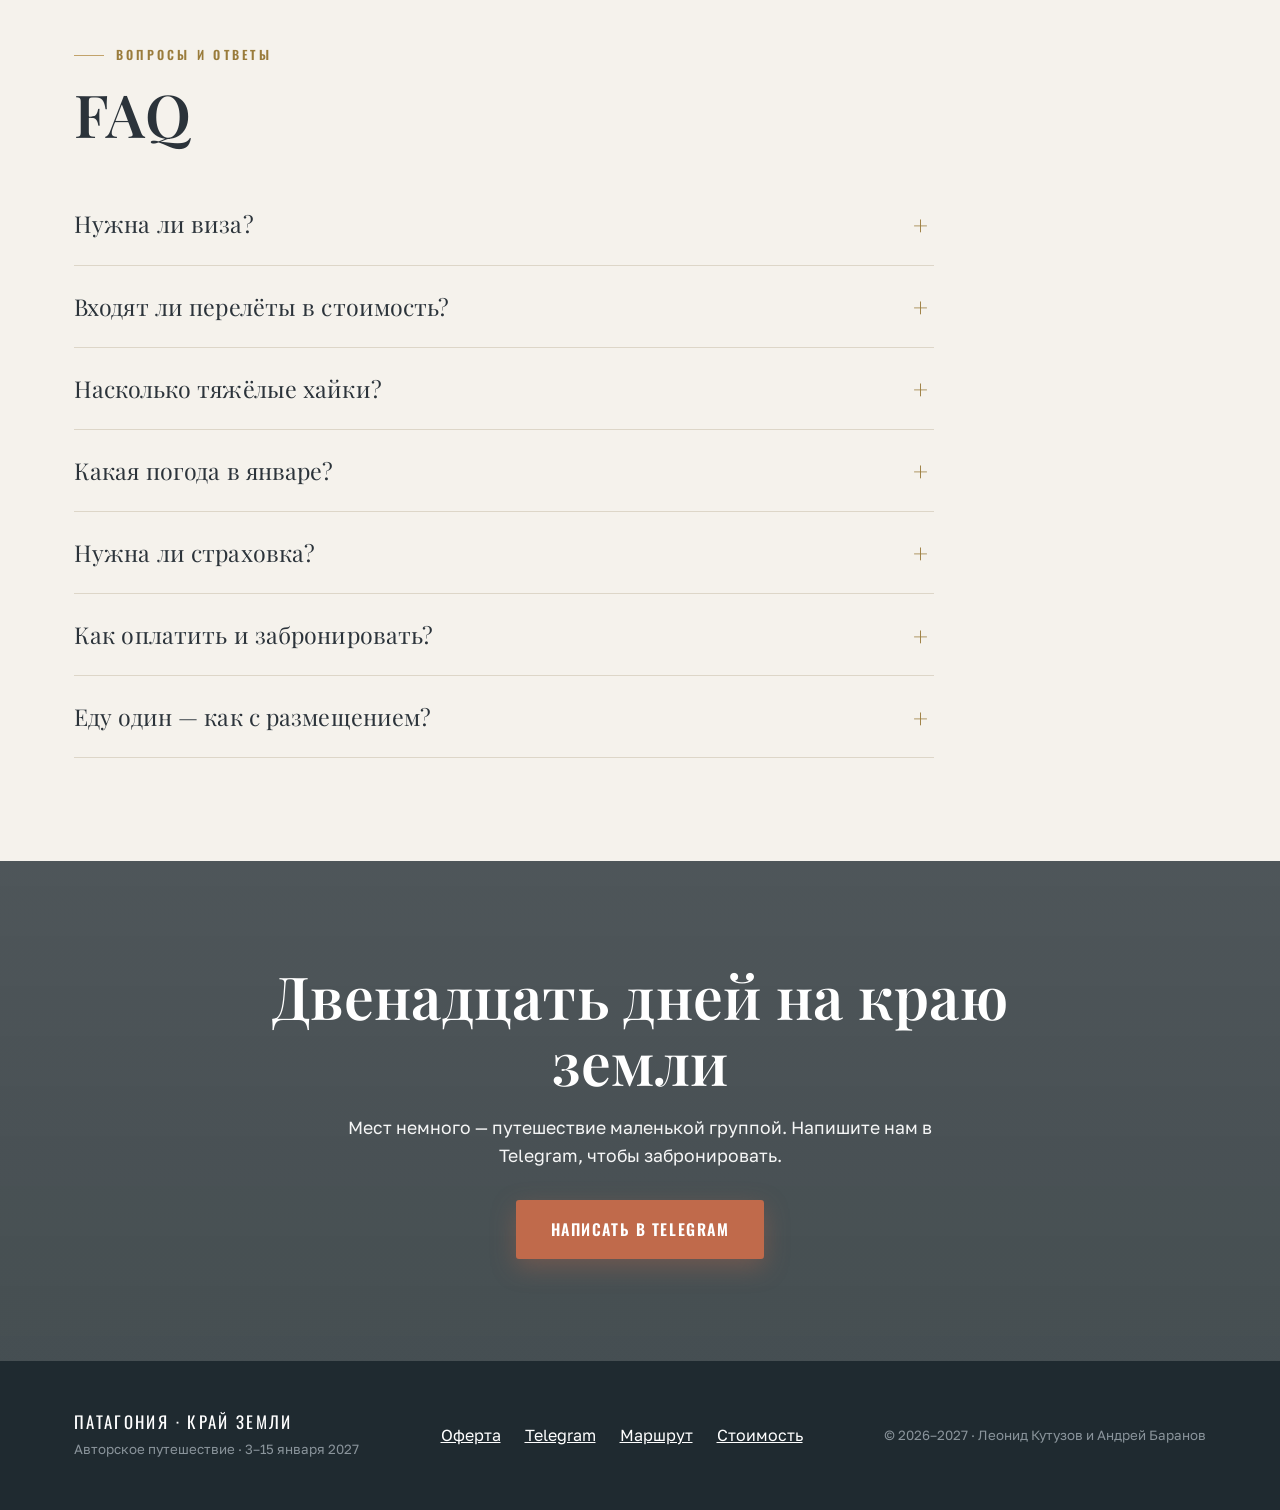
==== commit deb46d3e: "Патагония: премиум-ревизия — антиква, главы, галерея, SVG-карта - Типографика: заголовки на Playfair" ====
--- a/patagonia/index.html
+++ b/patagonia/index.html
@@ -16,7 +16,7 @@
 
   <link rel="preconnect" href="https://fonts.googleapis.com">
   <link rel="preconnect" href="https://fonts.gstatic.com" crossorigin>
-  <link href="https://fonts.googleapis.com/css2?family=Oswald:wght@400;500;600;700&family=Golos+Text:wght@400;500;600;700&display=swap" rel="stylesheet">
+  <link href="https://fonts.googleapis.com/css2?family=Playfair+Display:ital,wght@0,500;0,600;0,700;1,400;1,500&family=Oswald:wght@400;500;600&family=Golos+Text:wght@400;500;600;700&display=swap" rel="stylesheet">
 
   <!-- JSON-LD: путешествие + организаторы -->
   <script type="application/ld+json">
@@ -65,12 +65,17 @@
       --glacier:#3E7C9B;   /* ледниковый синий — основной акцент */
       --ice:#A9CBD8;       /* светлый лёд */
       --granite:#2B333A;   /* гранит / тёмный текст */
-      --alpenglow:#E0794F; /* рассветное свечение Фицроя — CTA */
-      --steppe:#C8A24A;    /* золотая патагонская степь — второй акцент */
+      --alpenglow:#E0794F; /* рассветное свечение Фицроя — точечный акцент */
+      --steppe:#C8A24A;    /* золотая патагонская степь */
       --snow:#F5F2EC;      /* тёплый светлый фон */
       --ink:#1F2A30;
-
-      --font-head:'Oswald', system-ui, sans-serif;
+      --cta:#C06A4B;       /* приглушённая терракота — кнопки */
+      --cta-dark:#a85838;
+      --gold:#C2A36B;      /* шампань-золото — волоски и акценты */
+      --gold-ink:#9a7c3c;  /* золото для текста на светлом (контраст) */
+
+      --font-head:'Playfair Display', Georgia, serif;
+      --font-label:'Oswald', system-ui, sans-serif;
       --font-body:'Golos Text', system-ui, sans-serif;
 
       --maxw:1180px;
@@ -93,49 +98,50 @@
     h1,h2,h3,h4{
       font-family:var(--font-head);
       font-weight:600;
-      line-height:1.08;
+      line-height:1.12;
       margin:0;
       color:var(--granite);
     }
     h2{
-      font-size:clamp(2.1rem,5vw,3.6rem);
-      text-transform:uppercase;
-      letter-spacing:.02em;
-    }
-    h3{ font-size:clamp(1.25rem,2.4vw,1.6rem); text-transform:uppercase; letter-spacing:.03em; }
+      font-size:clamp(2.2rem,5vw,3.7rem);
+      letter-spacing:.005em;
+    }
+    h3{ font-size:clamp(1.3rem,2.4vw,1.7rem); letter-spacing:.005em; }
 
     .container{ width:100%; max-width:var(--maxw); margin:0 auto; padding:0 24px; }
     .section{ padding:clamp(56px,8vw,108px) 0; }
     .eyebrow{
-      font-family:var(--font-head);
+      font-family:var(--font-label);
       text-transform:uppercase;
-      letter-spacing:.28em;
-      font-size:.82rem;
-      font-weight:500;
-      color:var(--glacier);
-      margin:0 0 14px;
-    }
+      letter-spacing:.26em;
+      font-size:.78rem;
+      font-weight:600;
+      color:var(--gold-ink);
+      margin:0 0 16px;
+      display:inline-flex; align-items:center; gap:12px;
+    }
+    .eyebrow::before{ content:""; width:30px; height:1px; background:var(--gold); }
     .lead{ font-size:clamp(1.05rem,1.6vw,1.25rem); }
 
     /* ── Buttons ───────────────────────────── */
     .btn{
       display:inline-flex; align-items:center; gap:10px;
-      font-family:var(--font-head);
-      text-transform:uppercase; letter-spacing:.08em; font-weight:600;
-      font-size:1rem;
+      font-family:var(--font-label);
+      text-transform:uppercase; letter-spacing:.1em; font-weight:600;
+      font-size:.98rem;
       padding:16px 34px;
-      border-radius:4px;
-      border:2px solid transparent;
+      border-radius:3px;
+      border:1px solid transparent;
       text-decoration:none;
       cursor:pointer;
       transition:transform .18s ease, box-shadow .18s ease, background .18s ease, color .18s ease;
     }
     .btn-primary{
-      background:var(--alpenglow);
+      background:var(--cta);
       color:#fff;
-      box-shadow:0 8px 24px rgba(224,121,79,.35);
-    }
-    .btn-primary:hover{ transform:translateY(-2px); box-shadow:0 12px 30px rgba(224,121,79,.5); background:#d96b3f; }
+      box-shadow:0 8px 24px rgba(192,106,75,.34);
+    }
+    .btn-primary:hover{ transform:translateY(-2px); box-shadow:0 12px 30px rgba(192,106,75,.5); background:var(--cta-dark); }
     .btn-ghost{
       background:transparent;
       color:#fff;
@@ -165,10 +171,10 @@
     .hero__inner{ position:relative; z-index:2; padding-bottom:clamp(48px,8vw,96px); padding-top:120px; }
     .hero h1{
       color:#fff;
-      font-size:clamp(2.8rem,8vw,6rem);
-      text-transform:uppercase;
-      letter-spacing:.01em;
-      text-shadow:0 2px 30px rgba(0,0,0,.4);
+      font-size:clamp(3rem,8.4vw,6.4rem);
+      font-weight:600;
+      letter-spacing:.005em;
+      text-shadow:0 2px 30px rgba(0,0,0,.45);
     }
     .hero__sub{
       max-width:680px;
@@ -178,15 +184,24 @@
     }
     .hero__plate{
       display:inline-block;
-      font-family:var(--font-head);
-      text-transform:uppercase; letter-spacing:.12em;
-      font-size:clamp(.85rem,1.6vw,1.05rem);
+      font-family:var(--font-label);
+      text-transform:uppercase; letter-spacing:.14em;
+      font-size:clamp(.8rem,1.5vw,1rem);
       font-weight:500;
       background:rgba(62,124,155,.85);
       padding:10px 18px;
-      border-radius:4px;
-      margin-bottom:30px;
-    }
+      border-radius:3px;
+      margin-bottom:26px;
+    }
+    .hero__rule{ width:72px; height:2px; background:var(--gold); margin:6px 0 2px; }
+    .hero__excl{
+      display:inline-flex; align-items:center; gap:8px;
+      font-family:var(--font-label); text-transform:uppercase;
+      letter-spacing:.14em; font-size:.72rem; color:#fff;
+      border:1px solid rgba(194,163,107,.6); border-radius:40px;
+      padding:7px 16px; margin-left:4px;
+    }
+    .hero__excl::before{ content:""; width:7px; height:7px; border-radius:50%; background:var(--gold); }
     .hero__cta{ display:flex; flex-wrap:wrap; gap:16px; align-items:center; }
     .hero__org{ font-size:.92rem; opacity:.92; margin:18px 0 0; }
 
@@ -194,46 +209,15 @@
     .manifesto{ background:var(--granite); color:var(--snow); }
     .manifesto p{
       font-family:var(--font-head);
-      font-weight:400;
-      font-size:clamp(1.3rem,2.8vw,2.1rem);
-      line-height:1.4;
+      font-weight:500; font-style:italic;
+      font-size:clamp(1.35rem,2.8vw,2.15rem);
+      line-height:1.45;
       max-width:920px;
       margin:0 auto;
       text-align:center;
       letter-spacing:.005em;
     }
     .manifesto .accent{ color:var(--steppe); }
-
-    /* ── Highlights grid ───────────────────── */
-    .grid-highlights{
-      display:grid;
-      grid-template-columns:repeat(3,1fr);
-      gap:22px;
-      margin-top:42px;
-    }
-    .hcard{
-      position:relative;
-      border-radius:10px;
-      overflow:hidden;
-      min-height:330px;
-      display:flex; align-items:flex-end;
-      color:#fff;
-      box-shadow:0 10px 26px rgba(43,51,58,.14);
-      isolation:isolate;
-    }
-    .hcard img{
-      position:absolute; inset:0; width:100%; height:100%;
-      object-fit:cover; z-index:-2;
-      transition:transform .6s ease;
-    }
-    .hcard::after{
-      content:""; position:absolute; inset:0; z-index:-1;
-      background:linear-gradient(180deg, rgba(31,42,48,0) 30%, rgba(31,42,48,.9) 100%);
-    }
-    .hcard:hover img{ transform:scale(1.06); }
-    .hcard__body{ padding:24px; }
-    .hcard h3{ color:#fff; margin-bottom:8px; }
-    .hcard p{ margin:0; font-size:.98rem; opacity:.95; }
 
     /* ── Timeline / route ──────────────────── */
     .route{ background:#fff; }
@@ -260,9 +244,9 @@
     .loc__photo{ width:160px; height:130px; object-fit:cover; }
     .loc__heading{ padding:14px 0; }
     .loc__days{
-      font-family:var(--font-head);
+      font-family:var(--font-label);
       text-transform:uppercase; letter-spacing:.16em;
-      font-size:.78rem; color:var(--glacier); font-weight:600;
+      font-size:.76rem; color:var(--gold-ink); font-weight:600;
       margin-bottom:4px; display:block;
     }
     .loc__title{ font-size:clamp(1.15rem,2.2vw,1.55rem); }
@@ -288,10 +272,16 @@
     }
     .loc__list strong{ color:var(--granite); }
     .loc__stay{
-      display:inline-flex; gap:8px; align-items:center;
-      font-size:.92rem; color:var(--glacier);
-      background:rgba(62,124,155,.1);
-      padding:8px 14px; border-radius:6px;
+      display:inline-flex; gap:10px; align-items:baseline;
+      font-size:.94rem; color:var(--granite);
+      border-left:2px solid var(--gold);
+      padding:2px 0 2px 14px;
+    }
+    .loc__stay::before{
+      content:"Проживание";
+      font-family:var(--font-label); text-transform:uppercase;
+      letter-spacing:.14em; font-size:.68rem; color:var(--gold-ink);
+      font-weight:600; flex-shrink:0;
     }
     .loc__img{
       width:100%; max-height:280px; object-fit:cover;
@@ -300,37 +290,6 @@
     /* details marker reset */
     .loc summary{ list-style:none; }
     .loc summary::-webkit-details-marker{ display:none; }
-
-    /* ── Map ───────────────────────────────── */
-    .map{ background:var(--ice); }
-    .map__frame{
-      margin-top:36px;
-      border-radius:14px;
-      overflow:hidden;
-      border:1px solid rgba(43,51,58,.12);
-      background:#fff;
-    }
-    .map__placeholder{
-      aspect-ratio:16/7;
-      display:grid; place-items:center;
-      text-align:center;
-      padding:24px;
-      background:
-        radial-gradient(circle at 22% 30%, rgba(62,124,155,.18), transparent 40%),
-        radial-gradient(circle at 78% 68%, rgba(200,162,74,.18), transparent 42%),
-        repeating-linear-gradient(135deg, rgba(43,51,58,.04) 0 14px, transparent 14px 28px),
-        #fff;
-    }
-    .map__route-line{
-      font-family:var(--font-head);
-      text-transform:uppercase; letter-spacing:.06em;
-      font-size:clamp(.95rem,2vw,1.35rem);
-      color:var(--granite);
-      max-width:760px;
-      line-height:1.7;
-    }
-    .map__route-line span{ color:var(--glacier); white-space:nowrap; }
-    .map__note{ font-size:.85rem; color:#5a636a; margin-top:16px; }
 
     /* ── Stay ──────────────────────────────── */
     .stay{ background:var(--snow); }
@@ -405,13 +364,13 @@
     .faq__item{ border-bottom:1px solid #ddd6c8; }
     .faq__q{
       width:100%; text-align:left; background:none; border:0; cursor:pointer;
-      font-family:var(--font-head); text-transform:uppercase; letter-spacing:.02em;
-      font-size:clamp(1rem,2vw,1.2rem); color:var(--granite);
+      font-family:var(--font-head); letter-spacing:.005em;
+      font-size:clamp(1.15rem,2vw,1.45rem); color:var(--granite);
       padding:22px 44px 22px 0; position:relative;
     }
     .faq__q::after{
       content:"+"; position:absolute; right:6px; top:50%; transform:translateY(-50%);
-      font-size:1.6rem; color:var(--glacier); transition:transform .25s ease;
+      font-size:1.6rem; color:var(--gold-ink); transition:transform .25s ease;
     }
     .faq__item[open] .faq__q::after{ transform:translateY(-50%) rotate(45deg); }
     .faq__a{ padding:0 0 22px; color:#41494f; max-width:760px; }
@@ -452,16 +411,16 @@
       gap:14px clamp(24px,5vw,56px);
       text-align:center;
     }
-    .stats__item{ display:flex; flex-direction:column; align-items:center; min-width:110px; }
+    .stats__item{ display:flex; flex-direction:column; align-items:center; gap:8px; min-width:120px; padding:0 6px; }
     .stats__num{
-      font-family:var(--font-head); font-weight:700;
-      font-size:clamp(2rem,5vw,3.1rem); line-height:1; color:#fff;
+      font-family:var(--font-head); font-weight:600;
+      font-size:clamp(2.2rem,5vw,3.4rem); line-height:1; color:#fff;
     }
     .stats__label{
-      font-family:var(--font-head); text-transform:uppercase;
-      letter-spacing:.12em; font-size:.74rem; margin-top:8px; color:var(--ice);
-    }
-    .stats__sep{ width:1px; align-self:stretch; background:rgba(255,255,255,.22); }
+      font-family:var(--font-label); text-transform:uppercase;
+      letter-spacing:.14em; font-size:.72rem; color:var(--ice); max-width:13ch;
+    }
+    .stats__sep{ width:1px; align-self:stretch; background:linear-gradient(180deg, transparent, rgba(194,163,107,.55), transparent); }
     @media (max-width:620px){ .stats__sep{ display:none; } }
 
     /* ── Why Leonid ────────────────────────── */
@@ -497,11 +456,11 @@
     .divider::after{ content:""; position:absolute; inset:0; background:rgba(31,42,48,.34); }
     .divider__text{
       position:relative; z-index:1;
-      font-family:var(--font-head); text-transform:uppercase;
-      letter-spacing:.1em; font-weight:600;
-      font-size:clamp(1.3rem,3.4vw,2.4rem);
+      font-family:var(--font-head); font-style:italic; font-weight:500;
+      letter-spacing:.01em;
+      font-size:clamp(1.5rem,3.6vw,2.6rem);
       max-width:820px; padding:0 24px;
-      text-shadow:0 2px 24px rgba(0,0,0,.5);
+      text-shadow:0 2px 24px rgba(0,0,0,.55);
     }
 
     /* ── Why January ───────────────────────── */
@@ -517,6 +476,103 @@
     .january__card h3{ font-size:1.1rem; margin-bottom:10px; }
     .january__card p{ margin:0; font-size:.98rem; color:#3a3429; }
 
+    /* ── Reading progress ──────────────────── */
+    .progress{
+      position:fixed; top:0; left:0; height:3px; width:0;
+      background:linear-gradient(90deg, var(--gold), var(--alpenglow));
+      z-index:60; transition:width .1s linear;
+    }
+
+    /* ── Hero grain ────────────────────────── */
+    .hero__grain{
+      position:absolute; inset:0; z-index:1; pointer-events:none; opacity:.07;
+      background-image:url("data:image/svg+xml,%3Csvg xmlns='http://www.w3.org/2000/svg' width='160' height='160'%3E%3Cfilter id='n'%3E%3CfeTurbulence type='fractalNoise' baseFrequency='0.85' numOctaves='2'/%3E%3C/filter%3E%3Crect width='100%25' height='100%25' filter='url(%23n)'/%3E%3C/svg%3E");
+    }
+
+    /* ── Full-bleed chapters ───────────────── */
+    .chapters{ background:var(--snow); padding:clamp(56px,8vw,104px) 0 0; }
+    .chapters__intro{ text-align:center; margin-bottom:clamp(34px,5vw,58px); }
+    .chapters__intro .eyebrow{ justify-content:center; }
+    .chapter{
+      position:relative; min-height:clamp(440px,72vh,660px);
+      display:flex; align-items:center;
+      background-size:cover; background-position:center;
+      background-attachment:fixed;
+    }
+    .chapter::after{
+      content:""; position:absolute; inset:0;
+      background:linear-gradient(90deg, rgba(28,38,44,.82) 0%, rgba(28,38,44,.42) 48%, rgba(28,38,44,0) 78%);
+    }
+    .chapter--right{ justify-content:flex-end; }
+    .chapter--right::after{
+      background:linear-gradient(270deg, rgba(28,38,44,.82) 0%, rgba(28,38,44,.42) 48%, rgba(28,38,44,0) 78%);
+    }
+    .chapter__panel{
+      position:relative; z-index:1; color:#fff;
+      max-width:540px; padding:0 clamp(24px,7vw,92px);
+    }
+    .chapter--right .chapter__panel{ text-align:right; }
+    .chapter__num{
+      font-family:var(--font-label); letter-spacing:.3em;
+      font-size:.78rem; color:var(--gold); display:block; margin-bottom:12px;
+    }
+    .chapter h3{ color:#fff; font-size:clamp(1.9rem,4.2vw,3rem); margin:0 0 14px; }
+    .chapter__panel p{ font-size:clamp(1.05rem,1.7vw,1.32rem); opacity:.96; margin:0; max-width:36ch; }
+    .chapter--right .chapter__panel p{ margin-left:auto; }
+    .chapter__detail{
+      display:inline-block; margin-top:18px;
+      font-family:var(--font-label); text-transform:uppercase;
+      letter-spacing:.14em; font-size:.72rem; color:var(--gold);
+      border-top:1px solid rgba(194,163,107,.5); padding-top:12px;
+    }
+
+    /* ── Gallery ───────────────────────────── */
+    .gallery{ background:var(--granite); color:#fff; padding:clamp(56px,8vw,100px) 0; overflow:hidden; }
+    .gallery .eyebrow{ color:var(--gold); }
+    .gallery .eyebrow::before{ background:var(--gold); }
+    .gallery h2{ color:#fff; }
+    .gallery__hint{ font-family:var(--font-label); text-transform:uppercase; letter-spacing:.18em; font-size:.7rem; color:var(--ice); margin-top:10px; }
+    .gallery__scroll{
+      display:flex; gap:18px; margin-top:30px;
+      padding:6px clamp(24px,calc((100vw - var(--maxw))/2 + 24px),260px) 24px;
+      overflow-x:auto; scroll-snap-type:x mandatory;
+      scrollbar-width:thin; scrollbar-color:var(--gold) transparent;
+    }
+    .gallery__scroll::-webkit-scrollbar{ height:6px; }
+    .gallery__scroll::-webkit-scrollbar-thumb{ background:var(--gold); border-radius:3px; }
+    .gallery__item{
+      flex:0 0 auto; width:min(78vw,520px); margin:0;
+      scroll-snap-align:center; border-radius:12px; overflow:hidden;
+      box-shadow:0 18px 40px rgba(0,0,0,.42);
+    }
+    .gallery__item img{ width:100%; height:clamp(280px,42vh,400px); object-fit:cover; transition:transform .7s ease; }
+    .gallery__item:hover img{ transform:scale(1.05); }
+
+    /* ── SVG route map ─────────────────────── */
+    .map{ background:var(--ice); }
+    .map__svgwrap{
+      margin-top:36px; border-radius:16px; overflow:hidden;
+      border:1px solid rgba(43,51,58,.12);
+      background:radial-gradient(circle at 30% 20%, #324049, #232b31 70%);
+      box-shadow:0 18px 44px rgba(43,51,58,.22);
+    }
+    .map__svgwrap svg{ width:100%; height:auto; display:block; }
+    .map__legend{
+      display:flex; flex-wrap:wrap; gap:8px 26px; justify-content:center;
+      margin-top:20px; font-family:var(--font-label); text-transform:uppercase;
+      letter-spacing:.12em; font-size:.72rem; color:var(--granite);
+    }
+    .map__legend span{ display:inline-flex; align-items:center; gap:8px; }
+    .map__legend i{ width:26px; height:0; border-top:2px solid var(--glacier); }
+    .map__legend i.fly{ border-top:2px dashed var(--gold-ink); }
+
+    /* ── Social proof ──────────────────────── */
+    .proof{
+      margin-top:28px; font-family:var(--font-head); font-style:italic;
+      font-size:clamp(1.05rem,1.8vw,1.35rem); color:var(--granite);
+      border-left:2px solid var(--gold); padding-left:18px; max-width:560px;
+    }
+
     /* ── Reveal on scroll ──────────────────── */
     .reveal{ opacity:0; transform:translateY(24px); transition:opacity .7s ease, transform .7s ease; }
     .reveal.in{ opacity:1; transform:none; }
@@ -528,7 +584,6 @@
 
     /* ── Responsive ────────────────────────── */
     @media (max-width:900px){
-      .grid-highlights{ grid-template-columns:repeat(2,1fr); }
       .stay__grid{ grid-template-columns:repeat(2,1fr); }
       .price__wrap{ grid-template-columns:1fr; }
       .level__cols{ grid-template-columns:1fr; }
@@ -538,15 +593,25 @@
       .january__grid{ grid-template-columns:1fr; }
       .final{ background-attachment:scroll; }
       .divider{ background-attachment:scroll; }
+      .chapter{ background-attachment:scroll; min-height:62vh; }
+      .chapter::after,
+      .chapter--right::after{ background:linear-gradient(0deg, rgba(28,38,44,.9) 6%, rgba(28,38,44,.45) 50%, rgba(28,38,44,.2) 100%); }
+      .chapter,
+      .chapter--right{ align-items:flex-end; justify-content:flex-start; }
+      .chapter__panel{ max-width:none; padding:0 24px 40px; }
+      .chapter--right .chapter__panel{ text-align:left; }
+      .chapter--right .chapter__panel p{ margin-left:0; }
     }
     @media (max-width:620px){
-      .grid-highlights{ grid-template-columns:1fr; }
       .stay__grid{ grid-template-columns:1fr; }
       .loc__head{ grid-template-columns:96px 1fr auto; gap:14px; }
       .loc__photo{ width:96px; height:96px; }
       .loc__toggle{ margin-right:14px; width:34px; height:34px; font-size:1.2rem; }
       .loc__body{ padding-left:16px; padding-right:16px; }
-      .hero{ background-attachment:scroll; }
+      .loc__stay{ flex-wrap:wrap; gap:4px 10px; }
+      .hero__excl{ margin:14px 0 0; }
+      .gallery__scroll{ padding-left:24px; padding-right:24px; }
+      .gallery__item{ width:84vw; }
       .sticky{ display:block; }
       body{ padding-bottom:74px; }
     }
@@ -554,15 +619,20 @@
 </head>
 <body>
 
+  <div class="progress" id="progress" aria-hidden="true"></div>
+
   <!-- ═══ HERO ═══ -->
   <header class="hero">
+    <div class="hero__grain" aria-hidden="true"></div>
     <div class="container hero__inner reveal">
       <h1>Патагония.<br>Край земли</h1>
+      <div class="hero__rule"></div>
       <p class="hero__sub">Авторское путешествие по самому югу планеты — от гранитных игл Фицроя до ледников Чили и «конца света» в Ушуае</p>
       <div class="hero__plate">3–15 января 2027 · 12 дней / 11 ночей · Аргентина + Чили</div>
       <div class="hero__cta">
         <a class="btn btn-primary" href="https://t.me/vsemaya" target="_blank" rel="noopener" data-tg>Забронировать место</a>
         <a class="btn btn-ghost" href="#route">Смотреть маршрут</a>
+        <span class="hero__excl">Камерная группа · мест немного</span>
       </div>
       <p class="hero__org">Идём с Леонидом Кутузовым и Андреем Барановым</p>
     </div>
@@ -594,40 +664,66 @@
     </div>
   </section>
 
-  <!-- ═══ ЧТО ВАС ЖДЁТ ═══ -->
-  <section class="section" id="highlights">
-    <div class="container">
-      <div class="reveal">
-        <p class="eyebrow">Что вас ждёт</p>
-        <h2>Шесть причин ехать на край земли</h2>
-      </div>
-      <div class="grid-highlights">
-        <article class="hcard reveal">
-          <img src="img/fitzroy-cerro-torre.jpg" alt="Гранитные иглы Фицроя и Серро-Торре на рассвете">
-          <div class="hcard__body"><h3>Фицрой и Серро-Торре</h3><p>Два самых дерзких силуэта планеты и знаменитое розовое свечение на рассвете.</p></div>
-        </article>
-        <article class="hcard reveal">
-          <img src="img/torres-del-paine.jpg" alt="Три гранитные башни Торрес-дель-Пайне над озером">
-          <div class="hcard__body"><h3>Торрес-дель-Пайне</h3><p>Три гранитные башни Чили, вырастающие из ледникового озера.</p></div>
-        </article>
-        <article class="hcard reveal">
-          <img src="img/perito-moreno.jpg" alt="Синяя стена ледника Перито-Морено">
-          <div class="hcard__body"><h3>Ледник Перито-Морено</h3><p>Один из немногих «живых» ледников мира; навигация к синей стене льда вплотную.</p></div>
-        </article>
-        <article class="hcard reveal">
-          <img src="img/grey-glacier.jpg" alt="Голубые айсберги ледника Грей">
-          <div class="hcard__body"><h3>Ледник Грей</h3><p>Голубые айсберги, плавающие в озере, и долина Британико.</p></div>
-        </article>
-        <article class="hcard reveal">
-          <img src="img/beagle-penguins.jpg" alt="Пингвины на берегу канала Бигль">
-          <div class="hcard__body"><h3>Канал Бигль и пингвины</h3><p>Водная экскурсия от Ушуаи к колонии пингвинов и маяку на краю света.</p></div>
-        </article>
-        <article class="hcard reveal">
-          <img src="img/ushuaia-town.jpg" alt="Ушуая — самый южный город планеты">
-          <div class="hcard__body"><h3>Ушуая — Fin del Mundo</h3><p>Самый южный город планеты и легендарный ужин с королевским крабом.</p></div>
-        </article>
-      </div>
-    </div>
+  <!-- ═══ ЧТО ВАС ЖДЁТ — ГЛАВЫ ═══ -->
+  <section class="chapters" id="highlights">
+    <div class="container chapters__intro reveal">
+      <p class="eyebrow">Что вас ждёт</p>
+      <h2>Шесть глав одного путешествия</h2>
+    </div>
+
+    <article class="chapter reveal" style="background-image:url('img/fitzroy-cerro-torre.jpg')">
+      <div class="chapter__panel">
+        <span class="chapter__num">Глава 01</span>
+        <h3>Фицрой и Серро-Торре</h3>
+        <p>Два самых дерзких силуэта планеты и знаменитое розовое свечение на рассвете.</p>
+        <span class="chapter__detail">Эль-Чальтен · хайки 18–21 км</span>
+      </div>
+    </article>
+
+    <article class="chapter chapter--right reveal" style="background-image:url('img/torres-del-paine.jpg')">
+      <div class="chapter__panel">
+        <span class="chapter__num">Глава 02</span>
+        <h3>Торрес-дель-Пайне</h3>
+        <p>Три гранитные башни Чили, вырастающие прямо из ледникового озера.</p>
+        <span class="chapter__detail">Чили · подъём ~900 м</span>
+      </div>
+    </article>
+
+    <article class="chapter reveal" style="background-image:url('img/perito-moreno.jpg')">
+      <div class="chapter__panel">
+        <span class="chapter__num">Глава 03</span>
+        <h3>Ледник Перито-Морено</h3>
+        <p>Один из немногих «живых» ледников мира; навигация к синей стене льда вплотную.</p>
+        <span class="chapter__detail">Эль-Калафате · навигация к леднику</span>
+      </div>
+    </article>
+
+    <article class="chapter chapter--right reveal" style="background-image:url('img/grey-glacier.jpg')">
+      <div class="chapter__panel">
+        <span class="chapter__num">Глава 04</span>
+        <h3>Ледник Грей</h3>
+        <p>Голубые айсберги, плавающие в озере, и панорама долины Британико.</p>
+        <span class="chapter__detail">Торрес-дель-Пайне · паром + треккинг</span>
+      </div>
+    </article>
+
+    <article class="chapter reveal" style="background-image:url('img/beagle-penguins.jpg')">
+      <div class="chapter__panel">
+        <span class="chapter__num">Глава 05</span>
+        <h3>Канал Бигль и пингвины</h3>
+        <p>Водная экскурсия от Ушуаи к колонии пингвинов и маяку на краю света.</p>
+        <span class="chapter__detail">Ушуая · выход в море</span>
+      </div>
+    </article>
+
+    <article class="chapter chapter--right reveal" style="background-image:url('img/ushuaia-town.jpg')">
+      <div class="chapter__panel">
+        <span class="chapter__num">Глава 06</span>
+        <h3>Ушуая — Fin del Mundo</h3>
+        <p>Самый южный город планеты и легендарный ужин с королевским крабом.</p>
+        <span class="chapter__detail">Край земли · дальше только Антарктида</span>
+      </div>
+    </article>
   </section>
 
   <!-- ═══ ПОЧЕМУ С КУТУЗОВЫМ ═══ -->
@@ -691,7 +787,7 @@
               <li><strong>Хайк к лагуне Торре</strong> (18 км) — зеркало ледниковой лагуны с видом на Серро-Торре.</li>
               <li><strong>Треккинг к лагуне Де-Лос-Трес</strong> (21 км) — та самая открыточная точка, где Фицрой отражается в бирюзовой воде у самого подножия.</li>
             </ul>
-            <span class="loc__stay">🏡 Живём на эстансии La Quinta — настоящем патагонском ранчо</span>
+            <span class="loc__stay">Эстансия La Quinta — настоящее патагонское ранчо у подножия Фицроя</span>
           </div>
         </details>
 
@@ -710,7 +806,7 @@
               <li><strong>Хайк к подножию Las Torres</strong> (18–22 км, ~900 м набора) — к трём вертикальным башням над бирюзовым озером.</li>
               <li><strong>Паром + треккинг к Mirador Británico и леднику Грей</strong> — голубые айсберги в озере и панорама долины.</li>
             </ul>
-            <span class="loc__stay">🏡 Живём в Weskar Lodge 4* на берегу фьорда в Пуэрто-Наталес</span>
+            <span class="loc__stay">Weskar Lodge 4* на берегу фьорда в Пуэрто-Наталес</span>
           </div>
         </details>
 
@@ -727,7 +823,7 @@
             <ul class="loc__list">
               <li><strong>Экскурсия и навигация к Перито-Морено</strong> — 70 метров льда, обрывающихся в озеро. Время от времени с грохотом, как выстрел, в воду падают глыбы размером с дом. Лодка подведёт нас к синей стене вплотную.</li>
             </ul>
-            <span class="loc__stay">🏨 Отель Terraza Coirones 3*</span>
+            <span class="loc__stay">Отель Terraza Coirones 3* с видом на озеро Архентино</span>
           </div>
         </details>
 
@@ -748,11 +844,34 @@
               <li><strong>Ужин с патагонским королевским крабом</strong> (king crab), которого ловят прямо в проливе.</li>
             </ul>
             <img class="loc__img" src="img/king-crab-dinner.jpg" alt="Патагонский королевский краб — подача в ресторане Ушуаи">
-            <span class="loc__stay">🏨 Отель Las Hayas Ushuaia Resort 5* · 15 января — перелёт обратно в Буэнос-Айрес</span>
+            <span class="loc__stay">Las Hayas Ushuaia Resort 5* · 15 января — перелёт обратно в Буэнос-Айрес</span>
           </div>
         </details>
 
       </div>
+    </div>
+  </section>
+
+  <!-- ═══ ГАЛЕРЕЯ ═══ -->
+  <section class="gallery" id="gallery">
+    <div class="container reveal">
+      <p class="eyebrow">Галерея</p>
+      <h2>Патагония крупным планом</h2>
+      <p class="gallery__hint">← листайте →</p>
+    </div>
+    <div class="gallery__scroll reveal">
+      <figure class="gallery__item"><img src="img/hero-fitzroy-sunrise.jpg" alt="Серро-Торре в рассветном свечении, отражение в озере" loading="lazy"></figure>
+      <figure class="gallery__item"><img src="img/el-chalten-fitzroy.jpg" alt="Фицрой над горным озером у Эль-Чальтена" loading="lazy"></figure>
+      <figure class="gallery__item"><img src="img/laguna-torre.jpg" alt="Лагуна Торре в золотой час" loading="lazy"></figure>
+      <figure class="gallery__item"><img src="img/torres-base.jpg" alt="Башни и озёра Торрес-дель-Пайне" loading="lazy"></figure>
+      <figure class="gallery__item"><img src="img/grey-glacier.jpg" alt="Ледник Грей и голубой лёд" loading="lazy"></figure>
+      <figure class="gallery__item"><img src="img/perito-moreno-boat.jpg" alt="Синяя стена ледника Перито-Морено" loading="lazy"></figure>
+      <figure class="gallery__item"><img src="img/gallery-condor.jpg" alt="Андский кондор в небе Патагонии" loading="lazy"></figure>
+      <figure class="gallery__item"><img src="img/guanaco-steppe.jpg" alt="Гуанако в патагонской степи" loading="lazy"></figure>
+      <figure class="gallery__item"><img src="img/beagle-penguins.jpg" alt="Магеллановы пингвины на канале Бигль" loading="lazy"></figure>
+      <figure class="gallery__item"><img src="img/ushuaia-beagle.jpg" alt="Маяк и горы на канале Бигль" loading="lazy"></figure>
+      <figure class="gallery__item"><img src="img/king-crab-dinner.jpg" alt="Патагонский королевский краб" loading="lazy"></figure>
+      <figure class="gallery__item"><img src="img/ushuaia-town.jpg" alt="Ушуая на закате" loading="lazy"></figure>
     </div>
   </section>
 
@@ -768,15 +887,68 @@
         <p class="eyebrow">Карта маршрута</p>
         <h2>Как мы движемся</h2>
       </div>
-      <div class="map__frame reveal">
-        <div class="map__placeholder">
-          <div>
-            <p class="map__route-line">
-              <span>Буэнос-Айрес</span> ✈ <span>Эль-Калафате</span> → <span>Эль-Чальтен</span> → <span>Торрес-дель-Пайне</span> → <span>Эль-Калафате</span> ✈ <span>Ушуая</span> ✈ <span>Буэнос-Айрес</span>
-            </p>
-            <p class="map__note">Схема перелётов и переездов — плейсхолдер. Финальную карту-картинку добавит Андрей.</p>
-          </div>
-        </div>
+      <div class="map__svgwrap reveal">
+        <svg viewBox="0 0 800 560" role="img" aria-label="Схема маршрута: Буэнос-Айрес — Эль-Калафате — Эль-Чальтен — Торрес-дель-Пайне — Ушуая">
+          <defs>
+            <style>
+              .lbl{ font-family:'Playfair Display',Georgia,serif; fill:#ffffff; font-size:22px; }
+              .lbl.end{ text-anchor:end; }
+              .sub{ font-family:'Oswald',sans-serif; fill:#C2A36B; font-size:11px; letter-spacing:1.6px; }
+              .sub.end{ text-anchor:end; }
+            </style>
+          </defs>
+
+          <!-- Тихоокеанское побережье (стилизация) -->
+          <path d="M150,40 C118,140 172,210 150,300 C132,386 175,460 150,540" fill="none" stroke="rgba(169,203,216,.32)" stroke-width="2" stroke-linecap="round"/>
+          <!-- Анды (пунктирный хребет) -->
+          <path d="M252,150 L236,260 L252,360 L300,470" fill="none" stroke="rgba(194,163,107,.45)" stroke-width="1.5" stroke-dasharray="2 8" stroke-linecap="round"/>
+
+          <!-- Перелёты (пунктир, золото) -->
+          <path d="M640,86 L312,330" fill="none" stroke="#C2A36B" stroke-width="1.6" stroke-dasharray="6 7" opacity=".85"/>
+          <path d="M312,330 L470,508" fill="none" stroke="#C2A36B" stroke-width="1.6" stroke-dasharray="6 7" opacity=".85"/>
+          <path d="M470,508 C600,420 660,240 642,96" fill="none" stroke="#C2A36B" stroke-width="1.6" stroke-dasharray="6 7" opacity=".55"/>
+          <text x="500" y="210" class="sub">✈ перелёт</text>
+
+          <!-- Переезды (сплошная, лёд) -->
+          <path d="M312,330 L258,242" fill="none" stroke="#7FB0C7" stroke-width="2.4" stroke-linecap="round"/>
+          <path d="M258,242 C210,320 212,380 248,424" fill="none" stroke="#7FB0C7" stroke-width="2.4" stroke-linecap="round"/>
+          <path d="M248,424 L308,338" fill="none" stroke="#7FB0C7" stroke-width="2.4" stroke-linecap="round"/>
+
+          <!-- Узлы -->
+          <!-- Буэнос-Айрес -->
+          <circle cx="640" cy="86" r="11" fill="none" stroke="#C2A36B" stroke-width="1.6"/>
+          <circle cx="640" cy="86" r="5" fill="#fff"/>
+          <text x="622" y="74" class="lbl end">Буэнос-Айрес</text>
+          <text x="622" y="92" class="sub end">старт и финиш</text>
+
+          <!-- Эль-Чальтен -->
+          <circle cx="258" cy="242" r="9" fill="none" stroke="#C2A36B" stroke-width="1.6"/>
+          <circle cx="258" cy="242" r="4.5" fill="#fff"/>
+          <text x="278" y="238" class="lbl">Эль-Чальтен</text>
+          <text x="278" y="256" class="sub">дни 1–3 · Фицрой</text>
+
+          <!-- Эль-Калафате (хаб) -->
+          <circle cx="310" cy="334" r="12" fill="none" stroke="#C2A36B" stroke-width="1.8"/>
+          <circle cx="310" cy="334" r="5.5" fill="#fff"/>
+          <text x="332" y="330" class="lbl">Эль-Калафате</text>
+          <text x="332" y="348" class="sub">перелёты · Перито-Морено</text>
+
+          <!-- Торрес-дель-Пайне -->
+          <circle cx="248" cy="426" r="9" fill="none" stroke="#C2A36B" stroke-width="1.6"/>
+          <circle cx="248" cy="426" r="4.5" fill="#fff"/>
+          <text x="268" y="422" class="lbl">Торрес-дель-Пайне</text>
+          <text x="268" y="440" class="sub">дни 4–6 · Чили</text>
+
+          <!-- Ушуая -->
+          <circle cx="470" cy="508" r="10" fill="none" stroke="#C2A36B" stroke-width="1.6"/>
+          <circle cx="470" cy="508" r="5" fill="#fff"/>
+          <text x="492" y="504" class="lbl">Ушуая</text>
+          <text x="492" y="522" class="sub">дни 9–12 · край земли</text>
+        </svg>
+      </div>
+      <div class="map__legend reveal">
+        <span><i></i> переезды между точками</span>
+        <span><i class="fly"></i> внутренние перелёты</span>
       </div>
     </div>
   </section>
@@ -921,6 +1093,7 @@
           </div>
         </div>
       </div>
+      <p class="proof reveal">Уже водили авторские группы от Японии до края Южной Америки.</p>
     </div>
   </section>
 
@@ -977,7 +1150,7 @@
   <footer class="footer">
     <div class="container footer__inner">
       <div>
-        <div style="font-family:var(--font-head);text-transform:uppercase;letter-spacing:.1em;color:#fff;font-size:1.1rem;">Патагония · Край земли</div>
+        <div style="font-family:var(--font-label);text-transform:uppercase;letter-spacing:.14em;color:#fff;font-size:1.05rem;">Патагония · Край земли</div>
         <small>Авторское путешествие · 3–15 января 2027</small>
       </div>
       <div class="footer__links">
@@ -1014,6 +1187,23 @@
         if (typeof ym === 'function') { ym('YM_COUNTER_ID', 'reachGoal', 'click_telegram'); }
       });
     });
+
+    // Reading progress bar
+    (function(){
+      var bar = document.getElementById('progress');
+      if (!bar) return;
+      var ticking = false;
+      function update(){
+        var h = document.documentElement;
+        var max = h.scrollHeight - h.clientHeight;
+        bar.style.width = (max > 0 ? (h.scrollTop / max) * 100 : 0) + '%';
+        ticking = false;
+      }
+      window.addEventListener('scroll', function(){
+        if (!ticking){ window.requestAnimationFrame(update); ticking = true; }
+      }, { passive:true });
+      update();
+    })();
   </script>
 </body>
 </html>
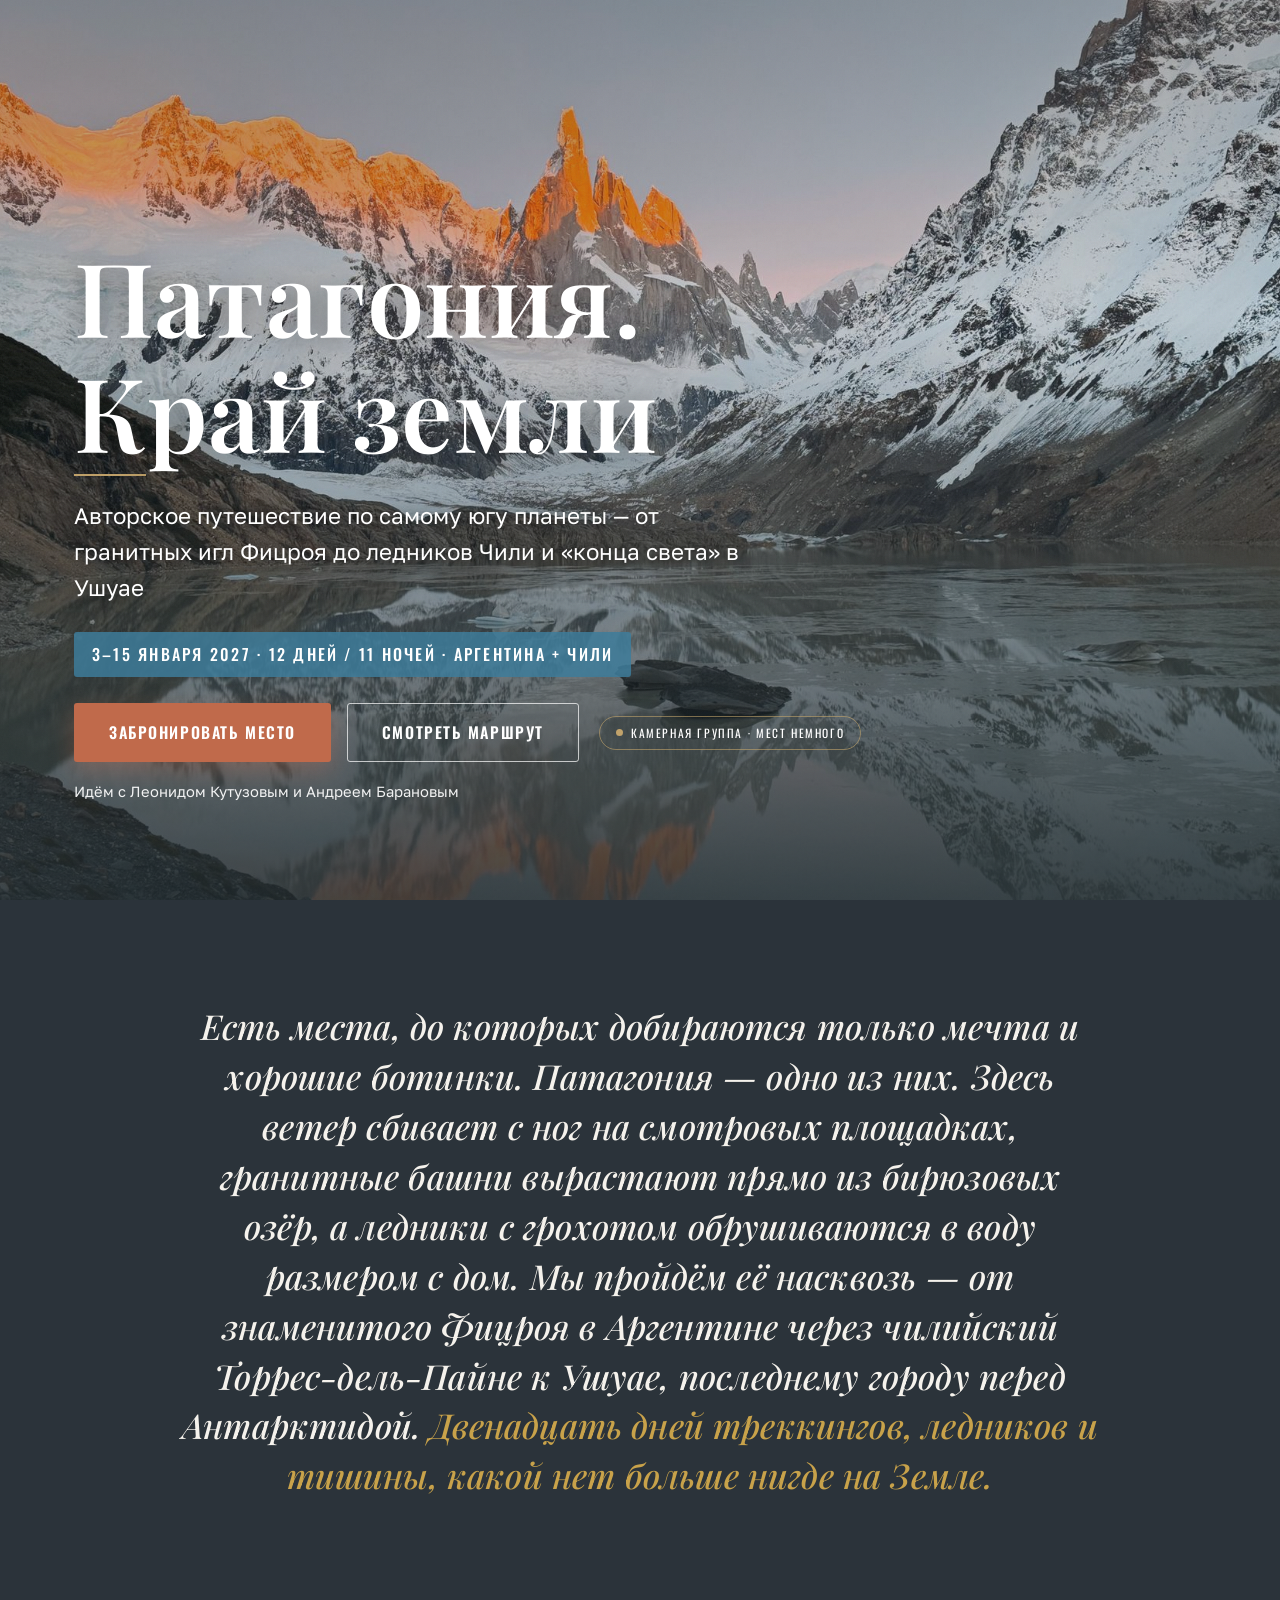
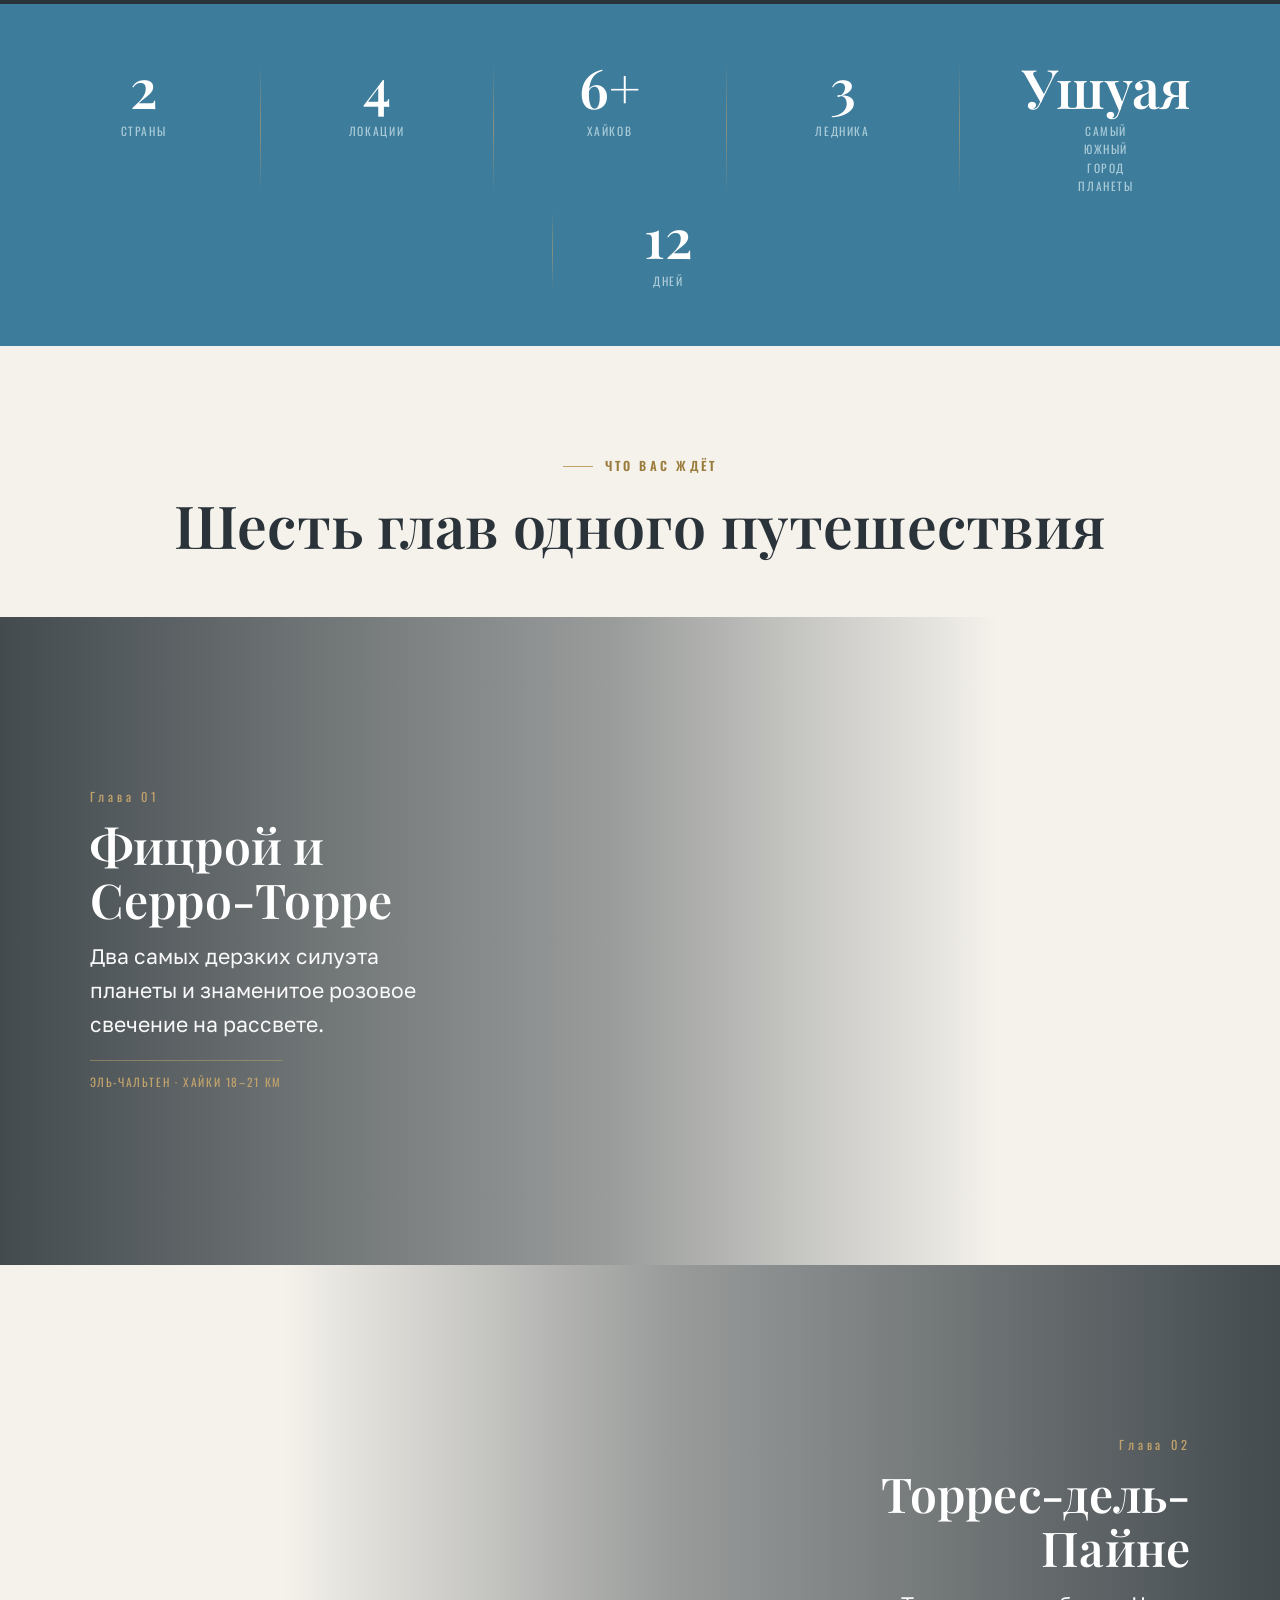
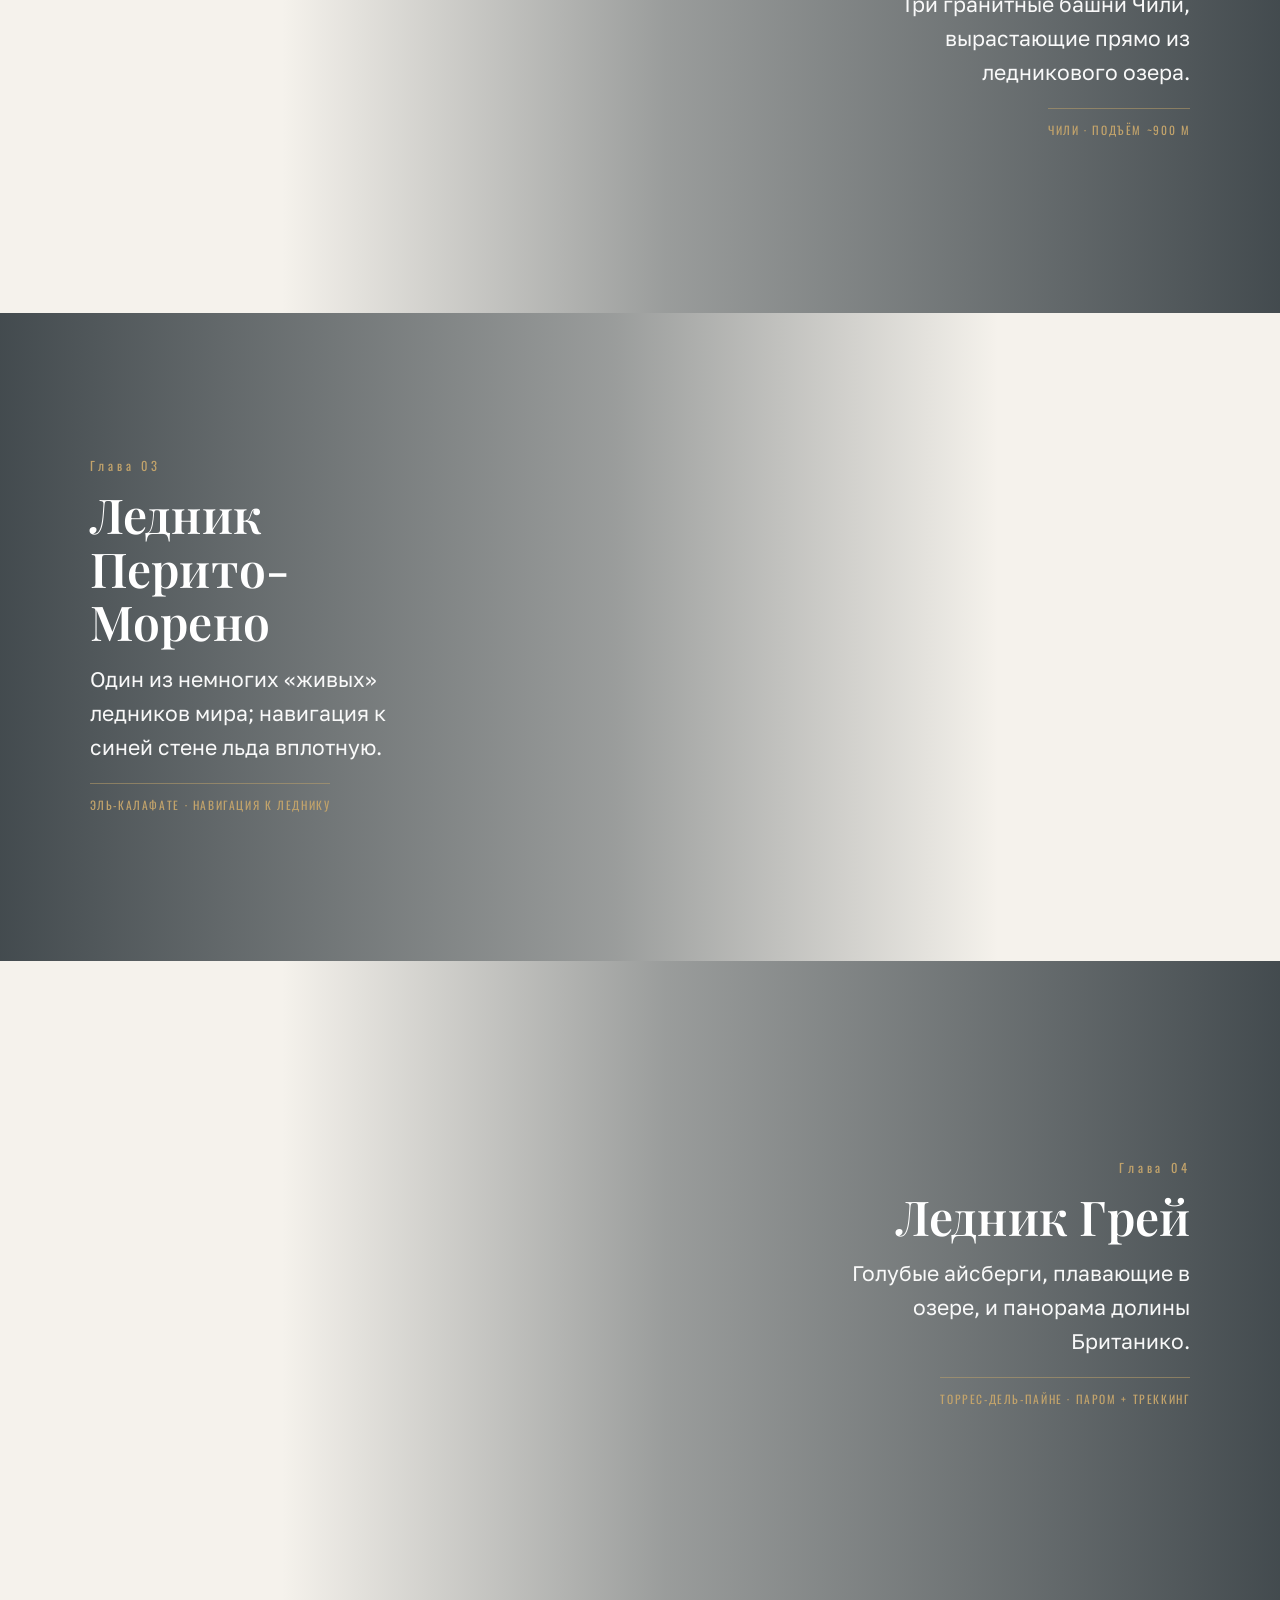
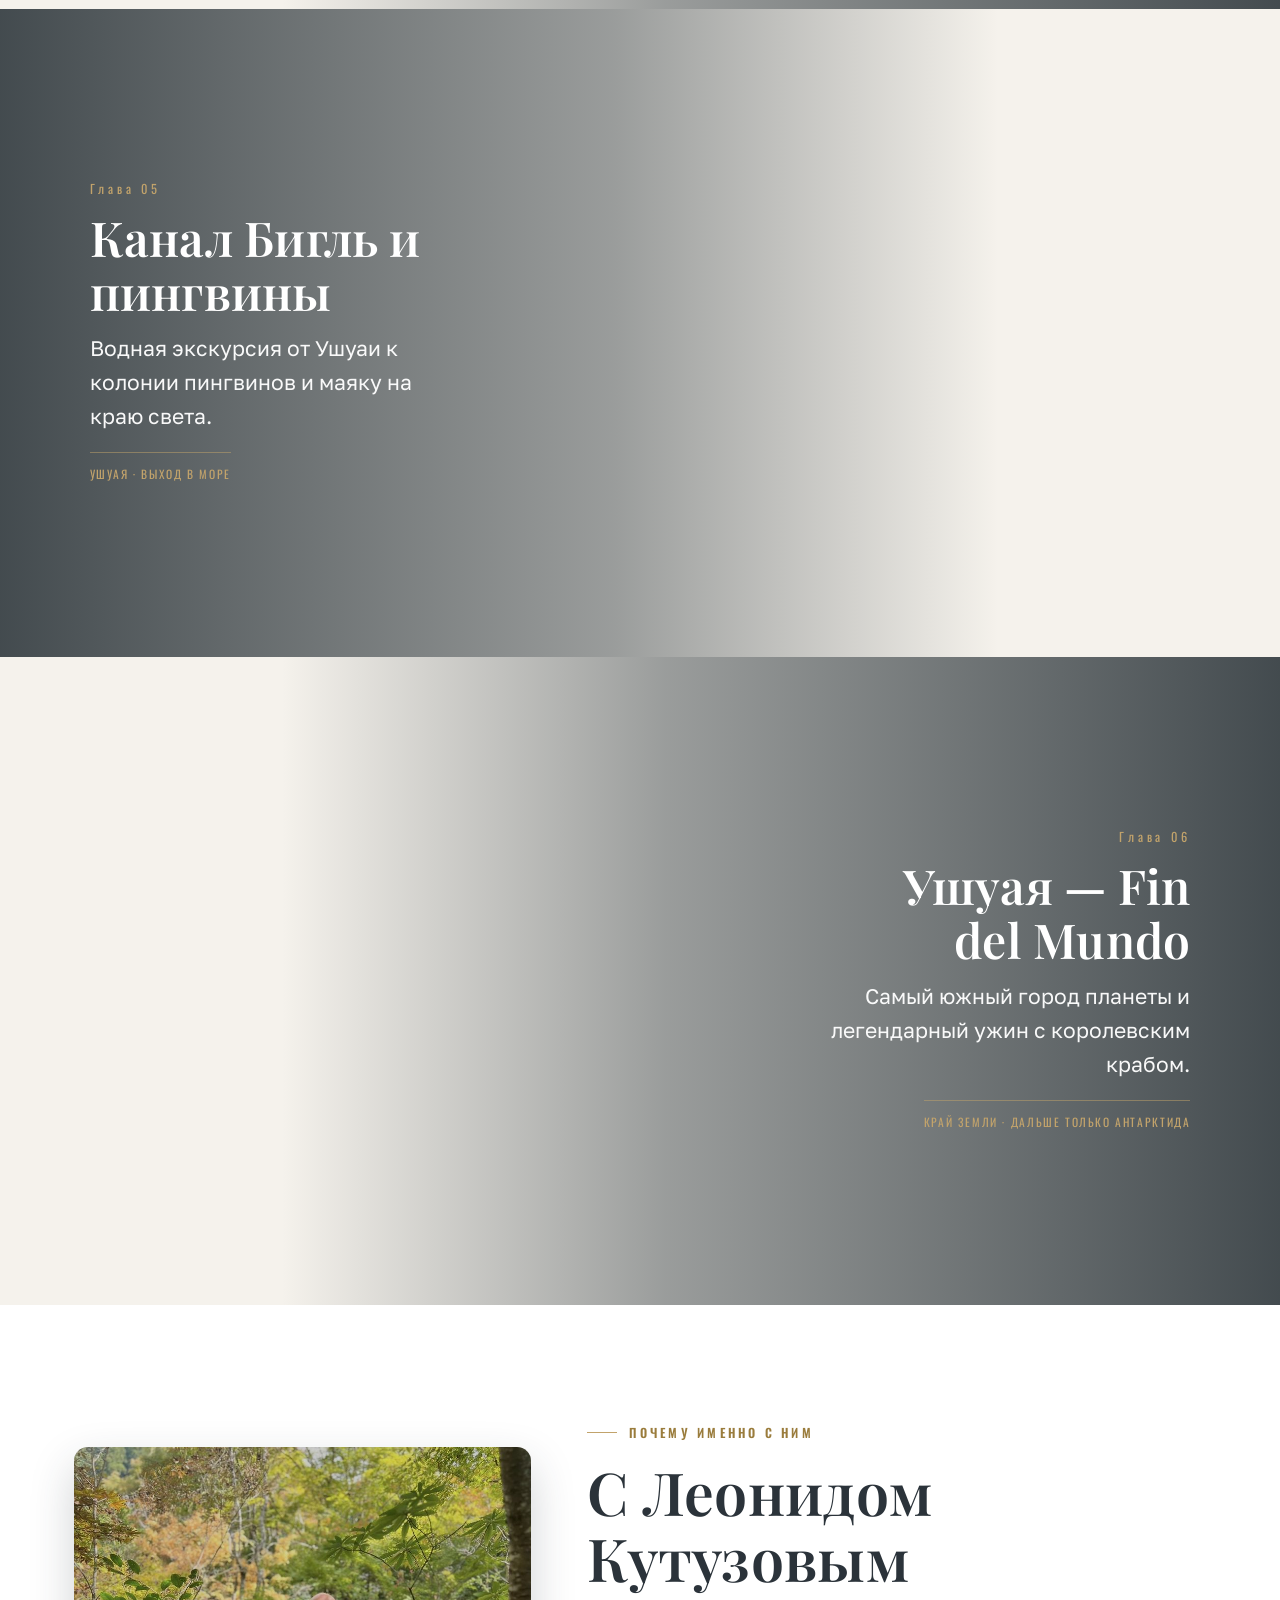
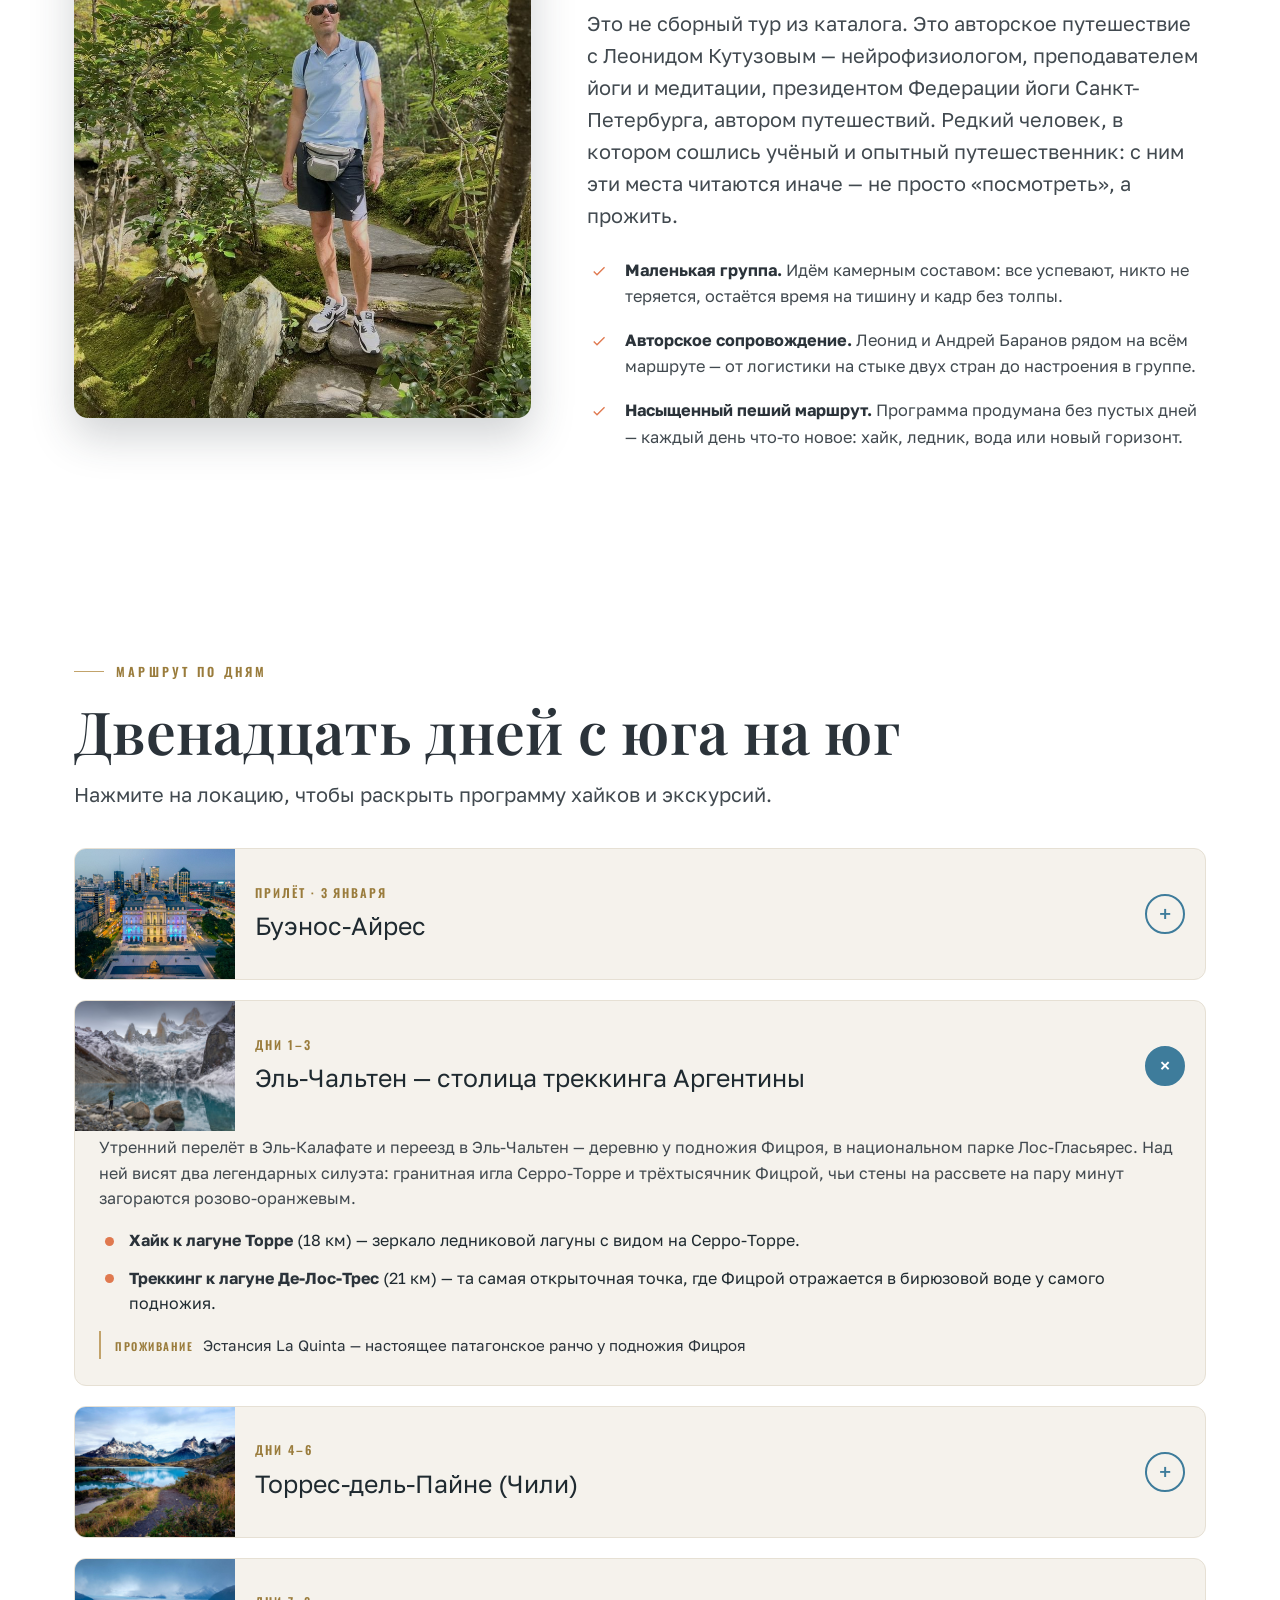
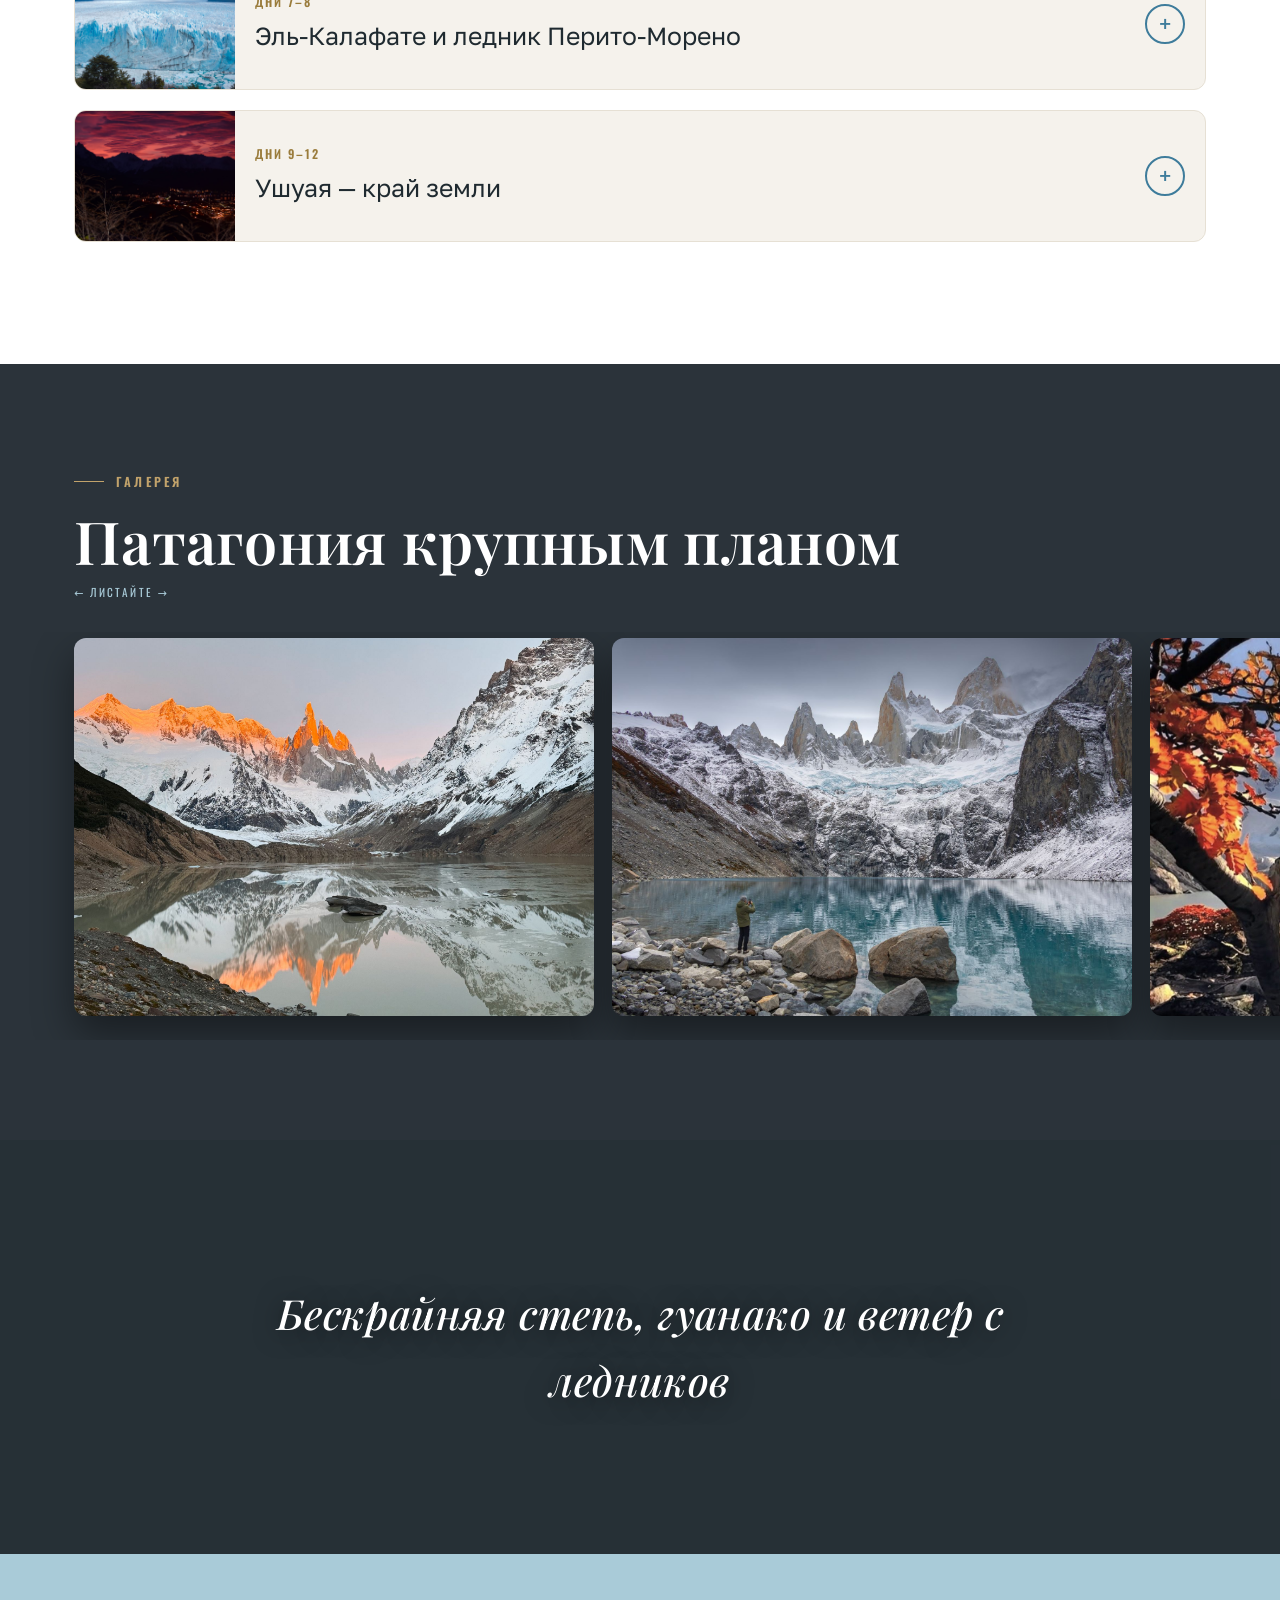
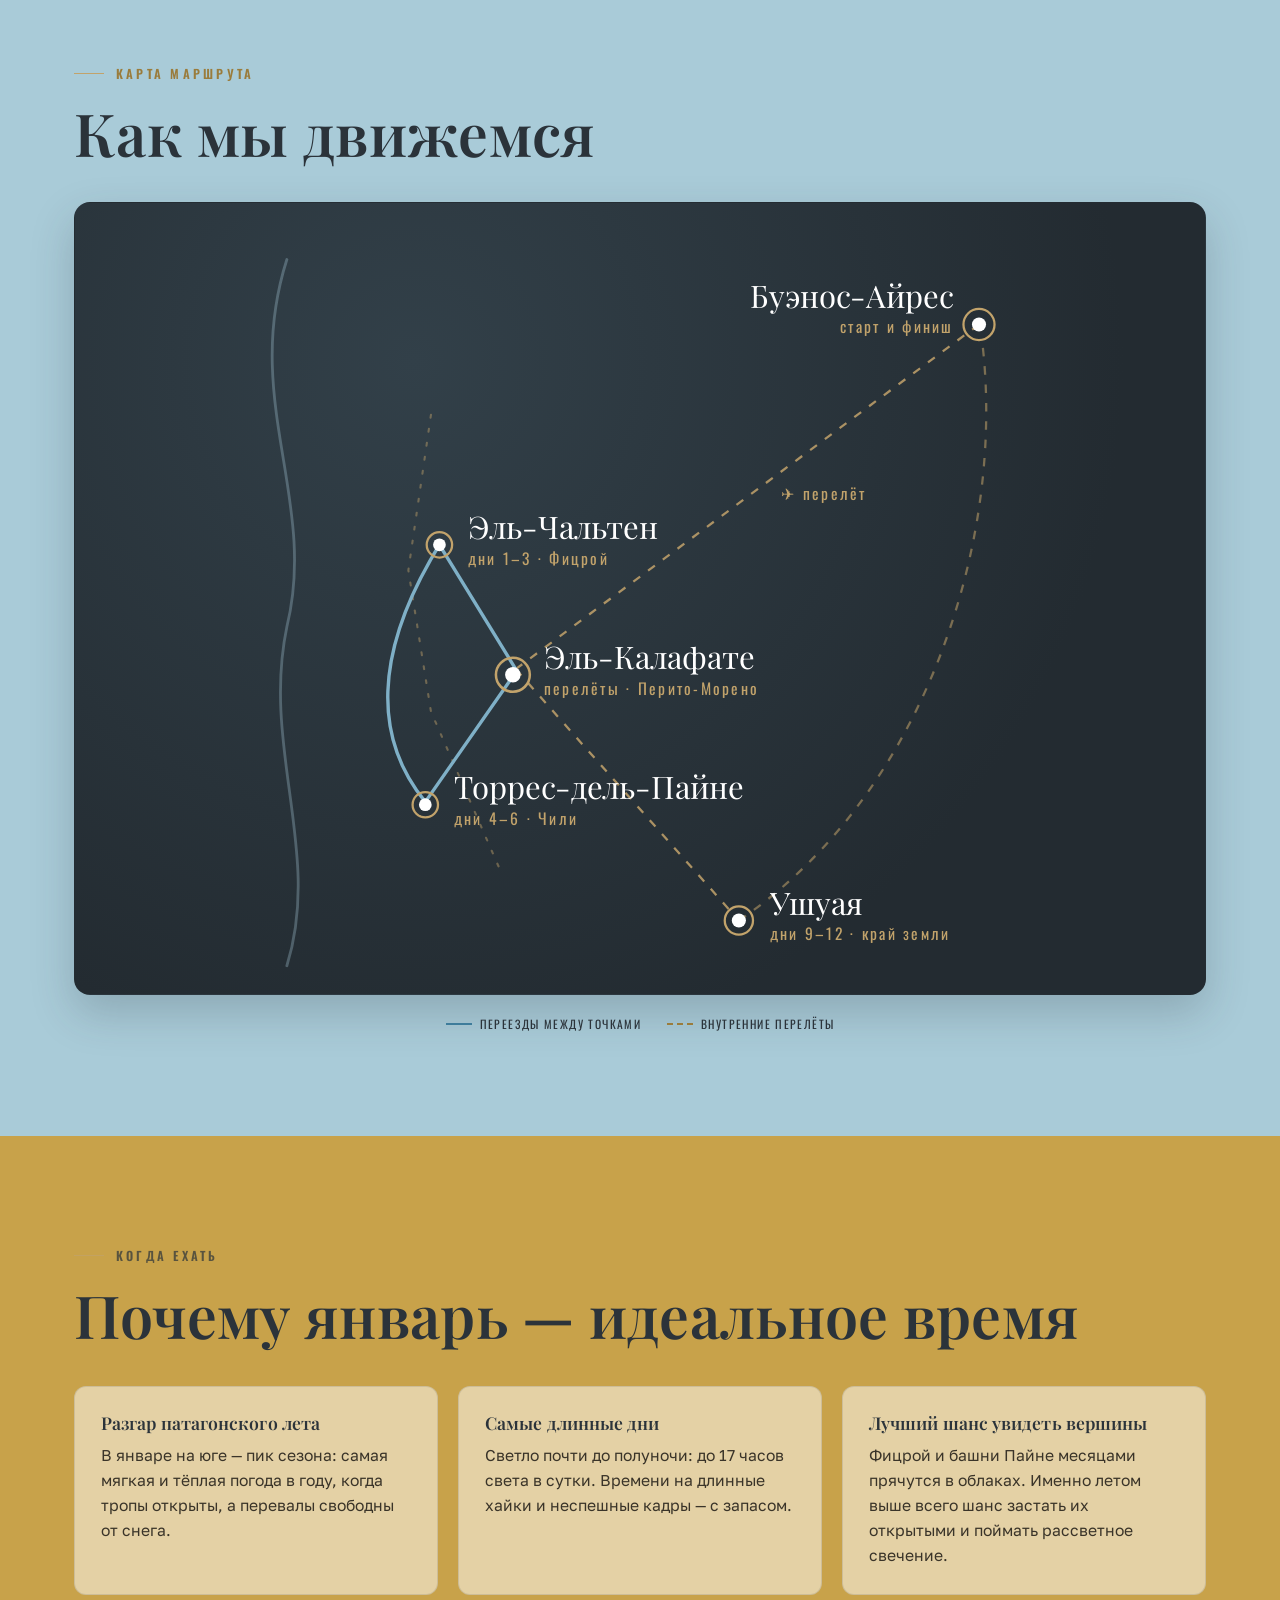
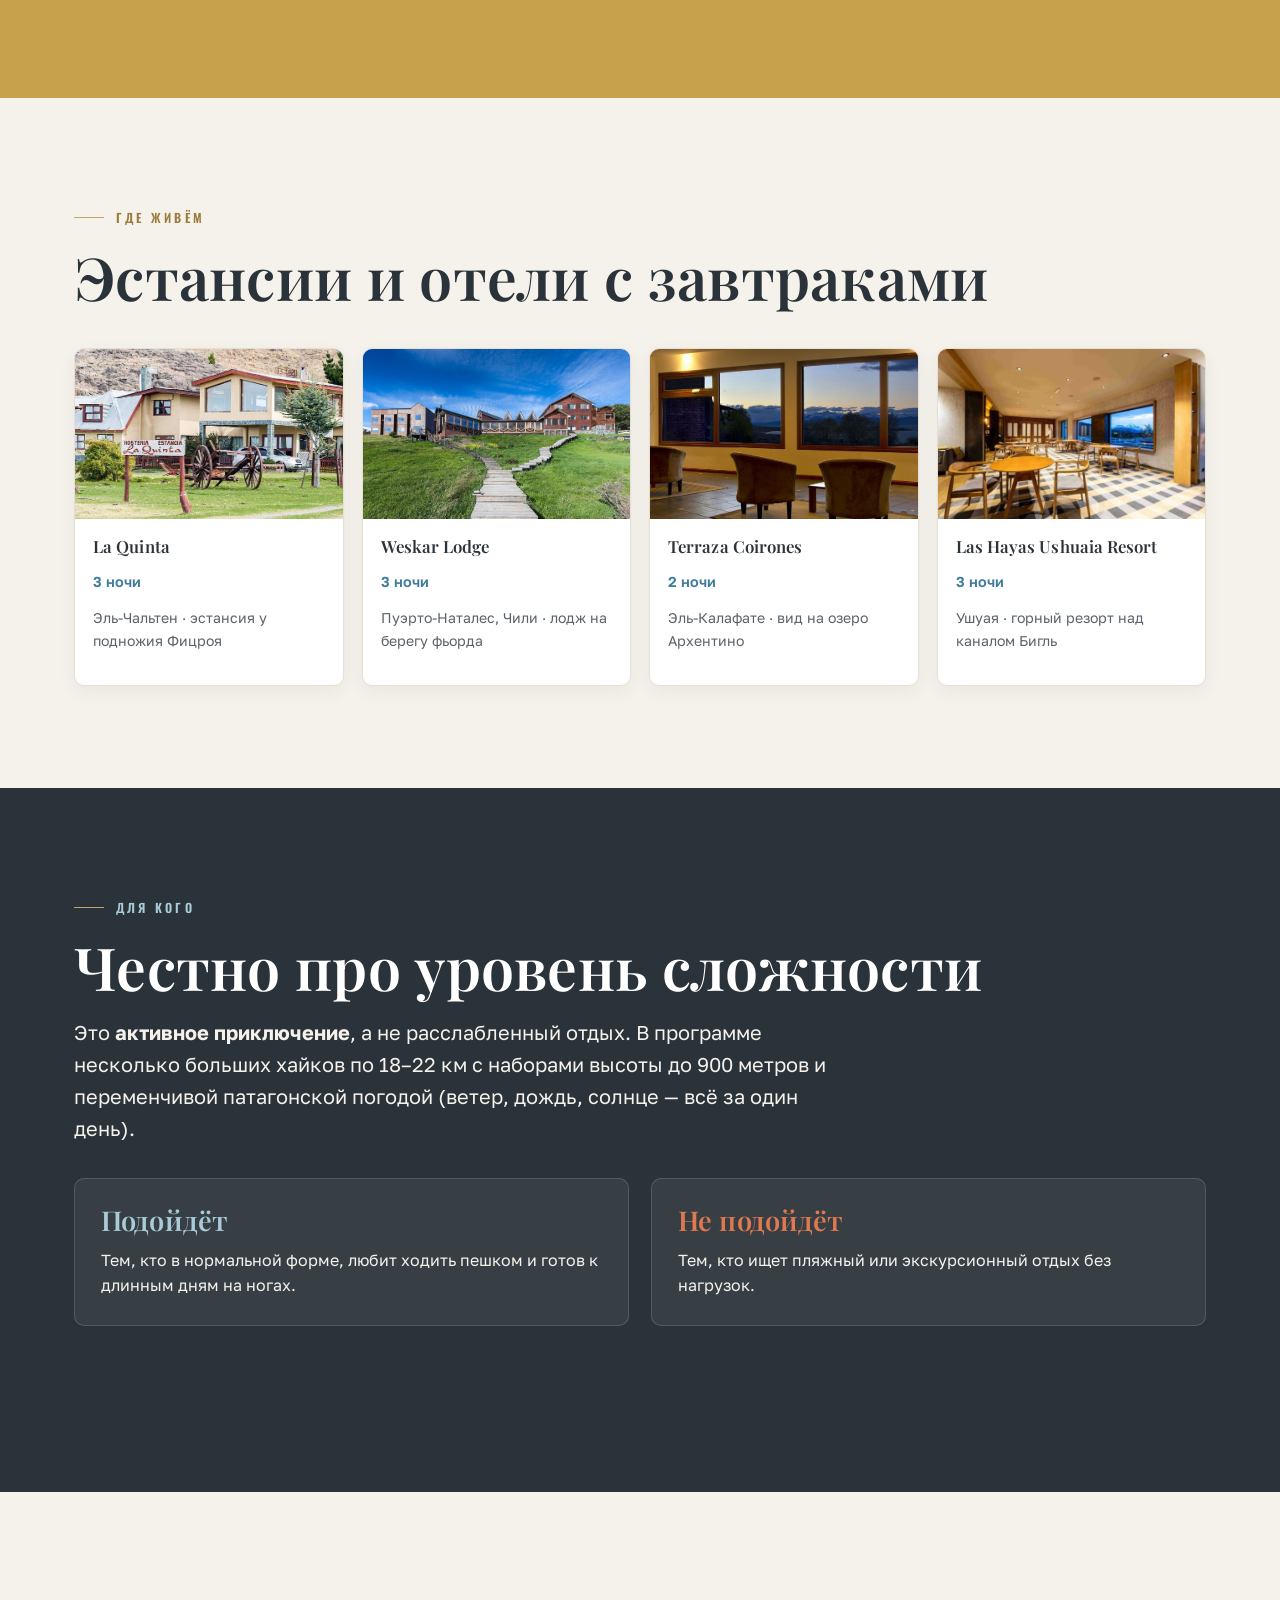
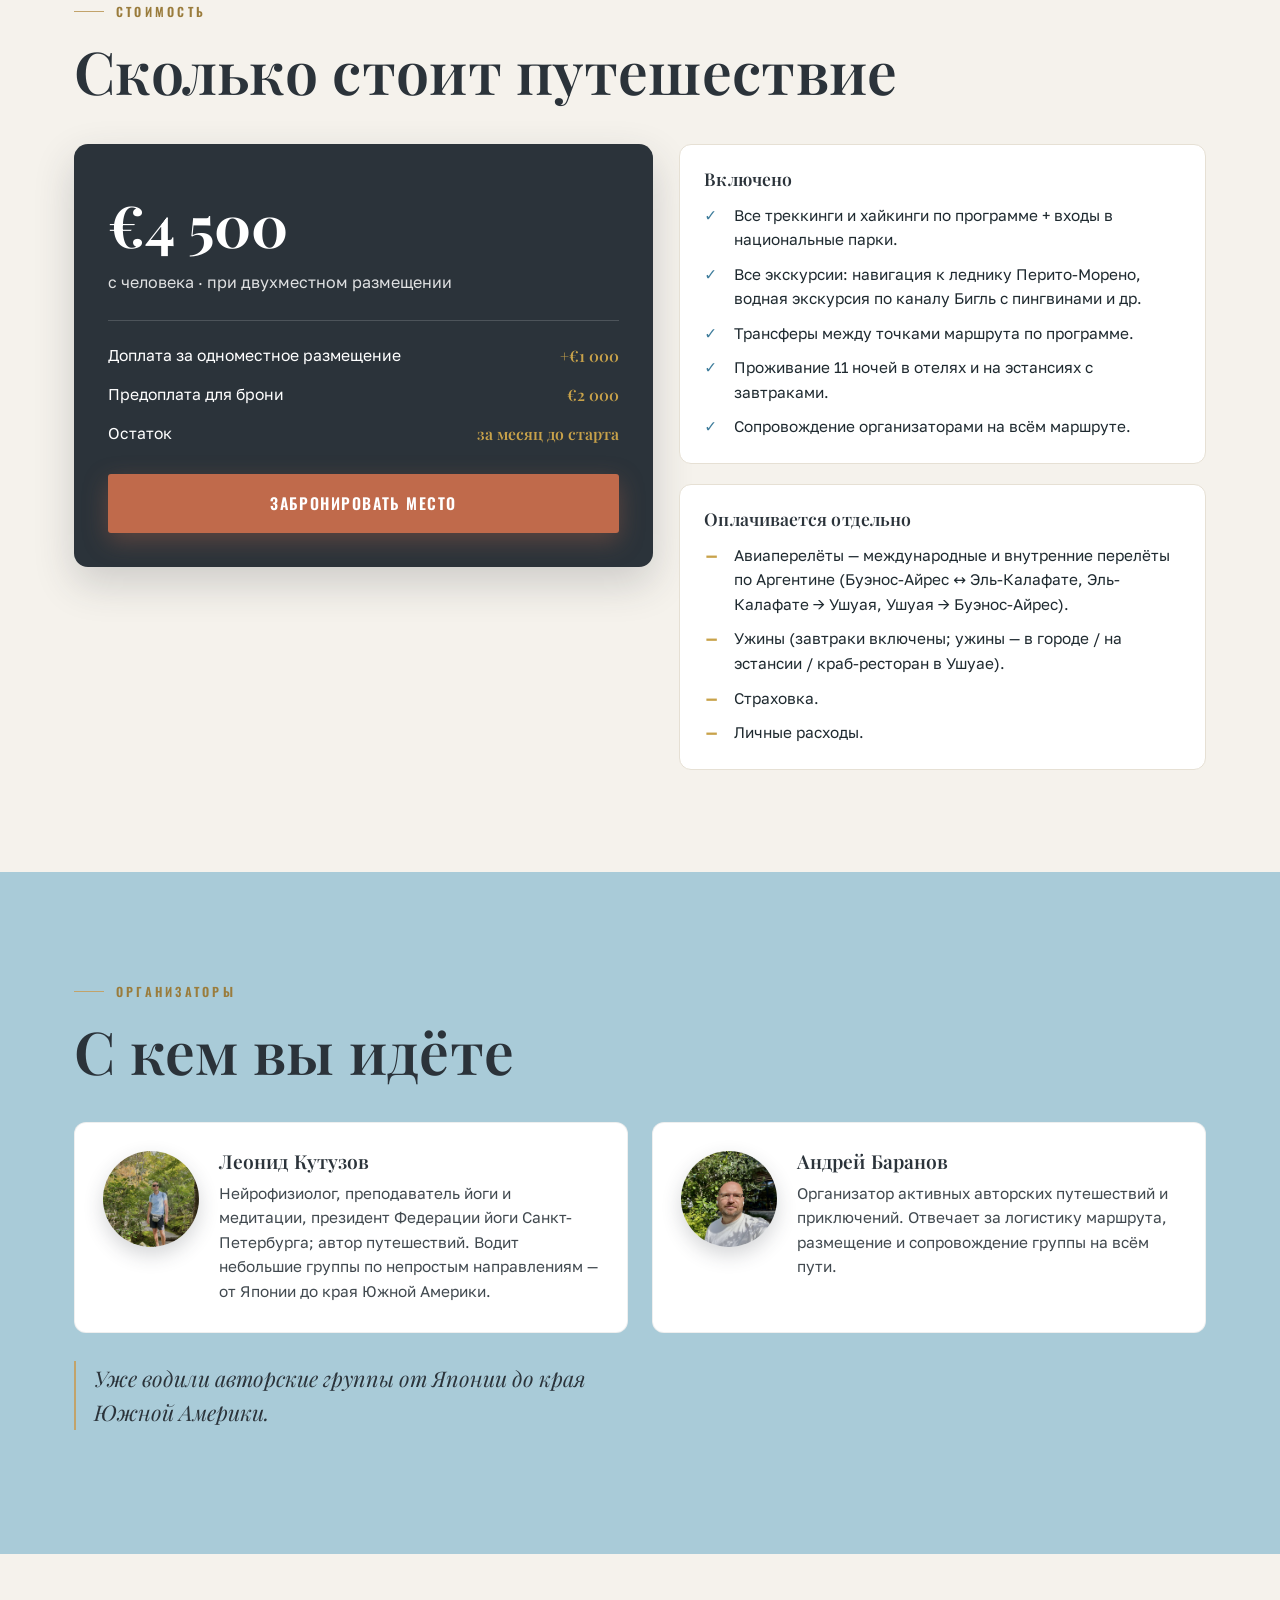
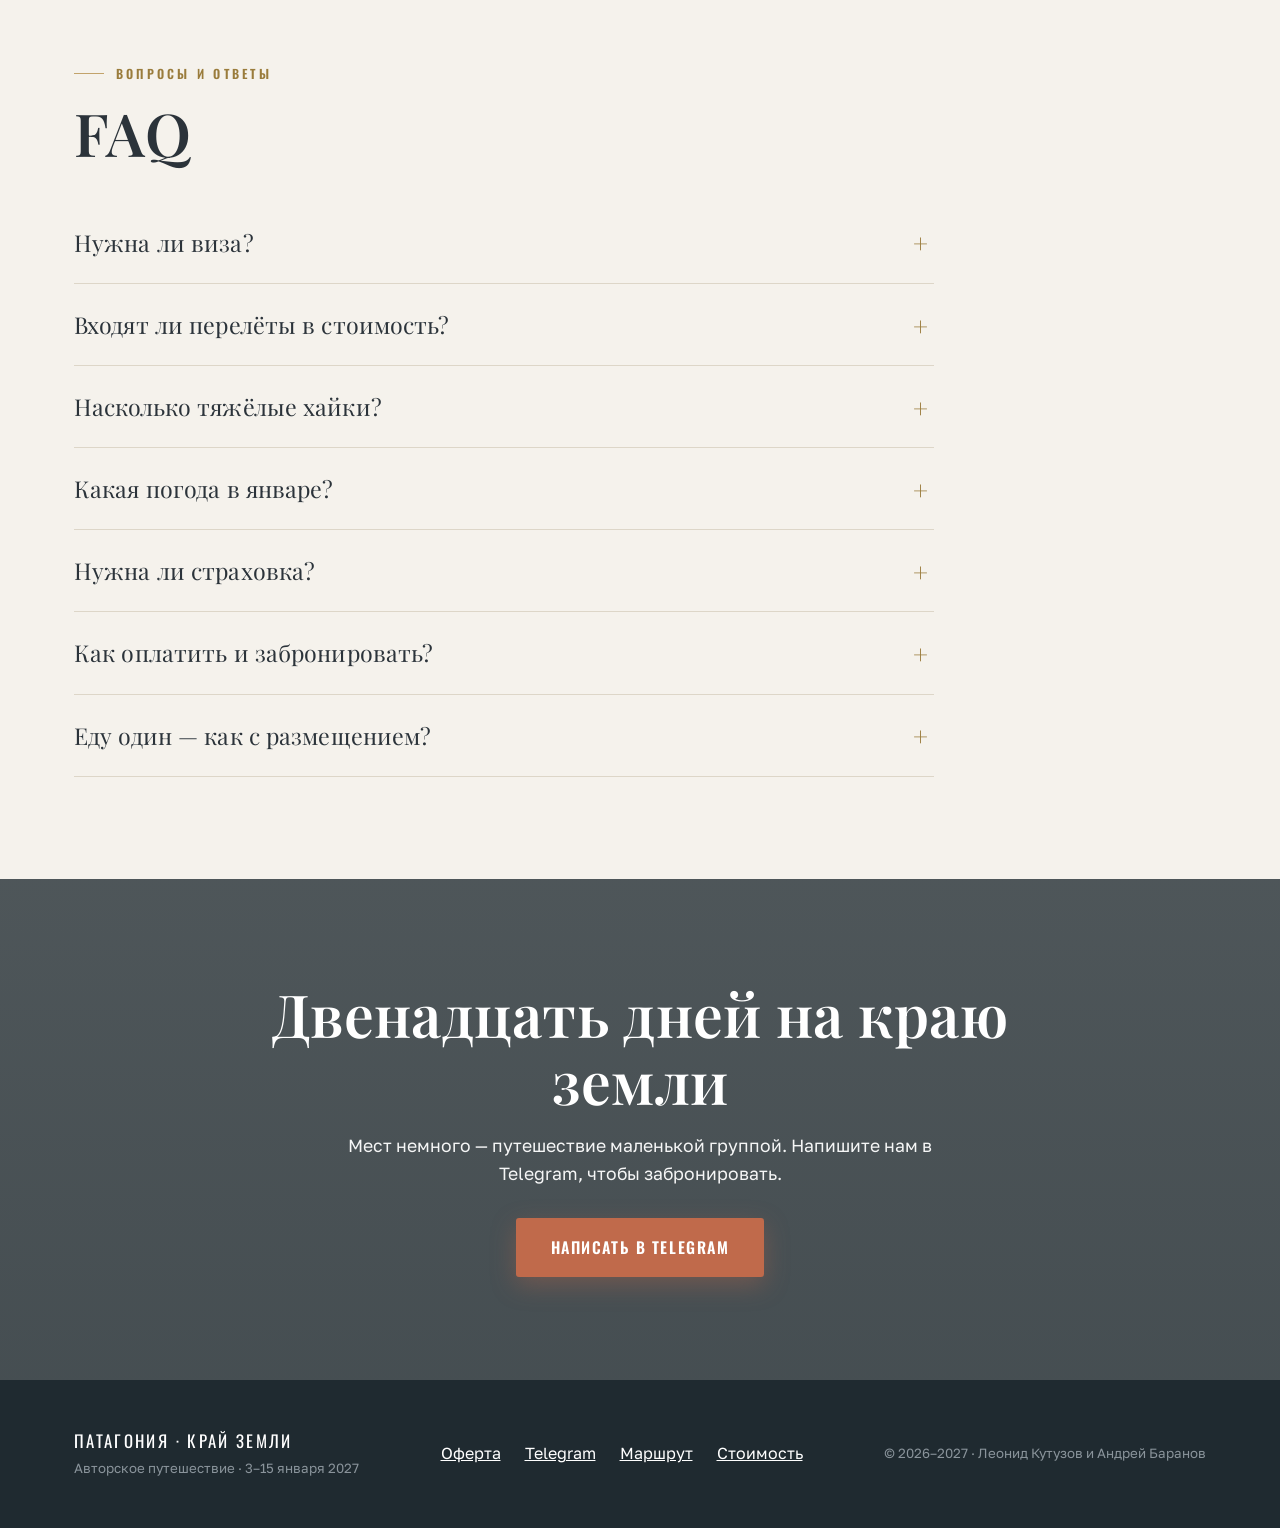
==== commit 3aa64aac: "Патагония: ревизия 3.1 — фото La Quinta, без звёзд, фиксы вёрстки - Заменено фото La Quinta на реаль" ====
--- a/patagonia/index.html
+++ b/patagonia/index.html
@@ -10,7 +10,7 @@
   <!-- Open Graph -->
   <meta property="og:title" content="Патагония. Край земли — авторское путешествие">
   <meta property="og:description" content="12 дней на краю земли: Фицрой, Торрес-дель-Пайне, ледник Перито-Морено, Ушуая. Треккинги, ледники, авторское сопровождение с Леонидом Кутузовым. Январь 2027.">
-  <meta property="og:image" content="img/hero-fitzroy-sunrise.jpg">
+  <meta property="og:image" content="https://patagonya.ru/img/hero-fitzroy-sunrise.jpg">
   <meta property="og:type" content="website">
   <meta property="og:locale" content="ru_RU">
 
@@ -33,7 +33,7 @@
       "name": "Патагония (Аргентина и Чили)",
       "address": "Аргентина, Чили"
     },
-    "image": "img/hero-fitzroy-sunrise.jpg",
+    "image": "https://patagonya.ru/img/hero-fitzroy-sunrise.jpg",
     "offers": {
       "@type": "Offer",
       "price": "4500",
@@ -328,11 +328,12 @@
       border-radius:14px; padding:34px;
       box-shadow:0 16px 40px rgba(43,51,58,.2);
     }
-    .price__big{ font-family:var(--font-head); font-size:clamp(2.6rem,7vw,3.6rem); font-weight:700; color:#fff; }
+    .price__big{ font-family:var(--font-head); font-size:clamp(2.6rem,7vw,3.6rem); font-weight:700; color:#fff; white-space:nowrap; }
     .price__per{ opacity:.85; font-size:1rem; }
     .price__rows{ margin:24px 0 28px; display:grid; gap:14px; border-top:1px solid rgba(255,255,255,.16); padding-top:22px; }
     .price__row{ display:flex; justify-content:space-between; gap:16px; font-size:.98rem; }
-    .price__row b{ color:var(--steppe); font-family:var(--font-head); font-weight:600; }
+    .price__row span{ min-width:0; }
+    .price__row b{ color:var(--steppe); font-family:var(--font-head); font-weight:600; white-space:nowrap; flex-shrink:0; }
     .price__card .btn{ width:100%; justify-content:center; }
     .incl{ display:grid; gap:20px; }
     .incl__block{ background:#fff; border:1px solid #e6e0d4; border-radius:12px; padding:24px; }
@@ -657,7 +658,7 @@
         <div class="stats__sep"></div>
         <div class="stats__item"><span class="stats__num">3</span><span class="stats__label">ледника</span></div>
         <div class="stats__sep"></div>
-        <div class="stats__item"><span class="stats__num">№1</span><span class="stats__label">южный город планеты</span></div>
+        <div class="stats__item"><span class="stats__num">Ушуая</span><span class="stats__label">самый южный город планеты</span></div>
         <div class="stats__sep"></div>
         <div class="stats__item"><span class="stats__num">12</span><span class="stats__label">дней</span></div>
       </div>
@@ -768,7 +769,7 @@
             <span class="loc__toggle" aria-hidden="true">+</span>
           </summary>
           <div class="loc__body">
-            <p class="loc__intro">Приземление в Эзейзе (EZE) вечером. Ночь в городе / зале ожидания перед утренним перелётом на юг.</p>
+            <p class="loc__intro">Приземление в Эзейзе (EZE) вечером. Короткая ночь перед утренним перелётом на юг.</p>
           </div>
         </details>
 
@@ -806,7 +807,7 @@
               <li><strong>Хайк к подножию Las Torres</strong> (18–22 км, ~900 м набора) — к трём вертикальным башням над бирюзовым озером.</li>
               <li><strong>Паром + треккинг к Mirador Británico и леднику Грей</strong> — голубые айсберги в озере и панорама долины.</li>
             </ul>
-            <span class="loc__stay">Weskar Lodge 4* на берегу фьорда в Пуэрто-Наталес</span>
+            <span class="loc__stay">Weskar Lodge на берегу фьорда в Пуэрто-Наталес</span>
           </div>
         </details>
 
@@ -823,7 +824,7 @@
             <ul class="loc__list">
               <li><strong>Экскурсия и навигация к Перито-Морено</strong> — 70 метров льда, обрывающихся в озеро. Время от времени с грохотом, как выстрел, в воду падают глыбы размером с дом. Лодка подведёт нас к синей стене вплотную.</li>
             </ul>
-            <span class="loc__stay">Отель Terraza Coirones 3* с видом на озеро Архентино</span>
+            <span class="loc__stay">Отель Terraza Coirones с видом на озеро Архентино</span>
           </div>
         </details>
 
@@ -844,7 +845,7 @@
               <li><strong>Ужин с патагонским королевским крабом</strong> (king crab), которого ловят прямо в проливе.</li>
             </ul>
             <img class="loc__img" src="img/king-crab-dinner.jpg" alt="Патагонский королевский краб — подача в ресторане Ушуаи">
-            <span class="loc__stay">Las Hayas Ushuaia Resort 5* · 15 января — перелёт обратно в Буэнос-Айрес</span>
+            <span class="loc__stay">Las Hayas Ushuaia Resort · 15 января — перелёт обратно в Буэнос-Айрес</span>
           </div>
         </details>
 
@@ -991,15 +992,15 @@
         </article>
         <article class="stay__card reveal">
           <img src="img/hotel-weskar-lodge.jpg" alt="Weskar Lodge на берегу фьорда в Пуэрто-Наталес">
-          <div class="pad"><h3>Weskar Lodge 4*</h3><p class="stay__nights">3 ночи</p><p class="stay__place">Пуэрто-Наталес, Чили · лодж на берегу фьорда</p></div>
+          <div class="pad"><h3>Weskar Lodge</h3><p class="stay__nights">3 ночи</p><p class="stay__place">Пуэрто-Наталес, Чили · лодж на берегу фьорда</p></div>
         </article>
         <article class="stay__card reveal">
           <img src="img/hotel-terraza-coirones.jpg" alt="Отель Terraza Coirones с видом на озеро Архентино">
-          <div class="pad"><h3>Terraza Coirones 3*</h3><p class="stay__nights">2 ночи</p><p class="stay__place">Эль-Калафате · вид на озеро Архентино</p></div>
+          <div class="pad"><h3>Terraza Coirones</h3><p class="stay__nights">2 ночи</p><p class="stay__place">Эль-Калафате · вид на озеро Архентино</p></div>
         </article>
         <article class="stay__card reveal">
           <img src="img/hotel-las-hayas.jpg" alt="Las Hayas Ushuaia Resort над каналом Бигль">
-          <div class="pad"><h3>Las Hayas Ushuaia Resort 5*</h3><p class="stay__nights">3 ночи</p><p class="stay__place">Ушуая · горный резорт над каналом Бигль</p></div>
+          <div class="pad"><h3>Las Hayas Ushuaia Resort</h3><p class="stay__nights">3 ночи</p><p class="stay__place">Ушуая · горный резорт над каналом Бигль</p></div>
         </article>
       </div>
     </div>
@@ -1036,11 +1037,11 @@
       </div>
       <div class="price__wrap">
         <div class="price__card reveal">
-          <div class="price__big">€4 500</div>
+          <div class="price__big">€4&nbsp;500</div>
           <div class="price__per">с человека · при двухместном размещении</div>
           <div class="price__rows">
-            <div class="price__row"><span>Доплата за одноместное размещение</span><b>+€1 000</b></div>
-            <div class="price__row"><span>Предоплата для брони</span><b>€2 000</b></div>
+            <div class="price__row"><span>Доплата за одноместное размещение</span><b>+€1&nbsp;000</b></div>
+            <div class="price__row"><span>Предоплата для брони</span><b>€2&nbsp;000</b></div>
             <div class="price__row"><span>Остаток</span><b>за месяц до старта</b></div>
           </div>
           <a class="btn btn-primary" href="https://t.me/vsemaya" target="_blank" rel="noopener" data-tg>Забронировать место</a>
